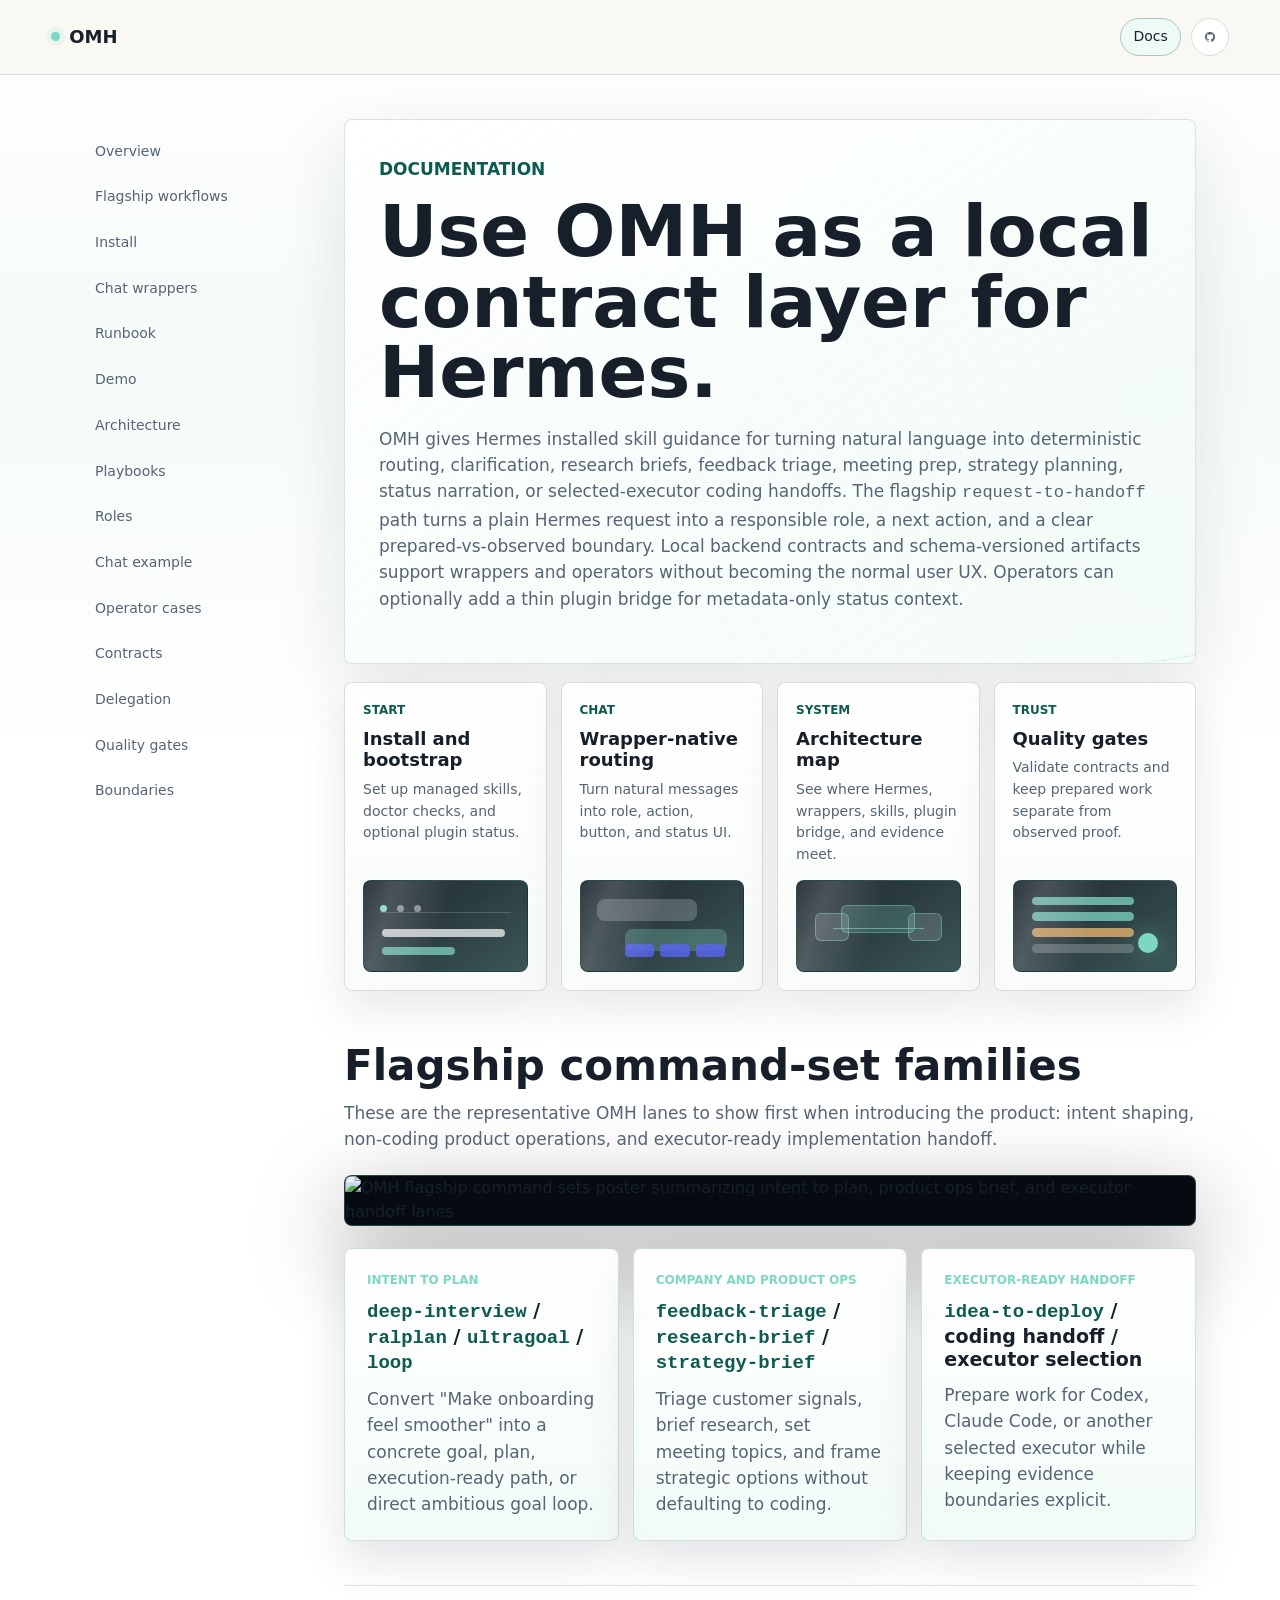
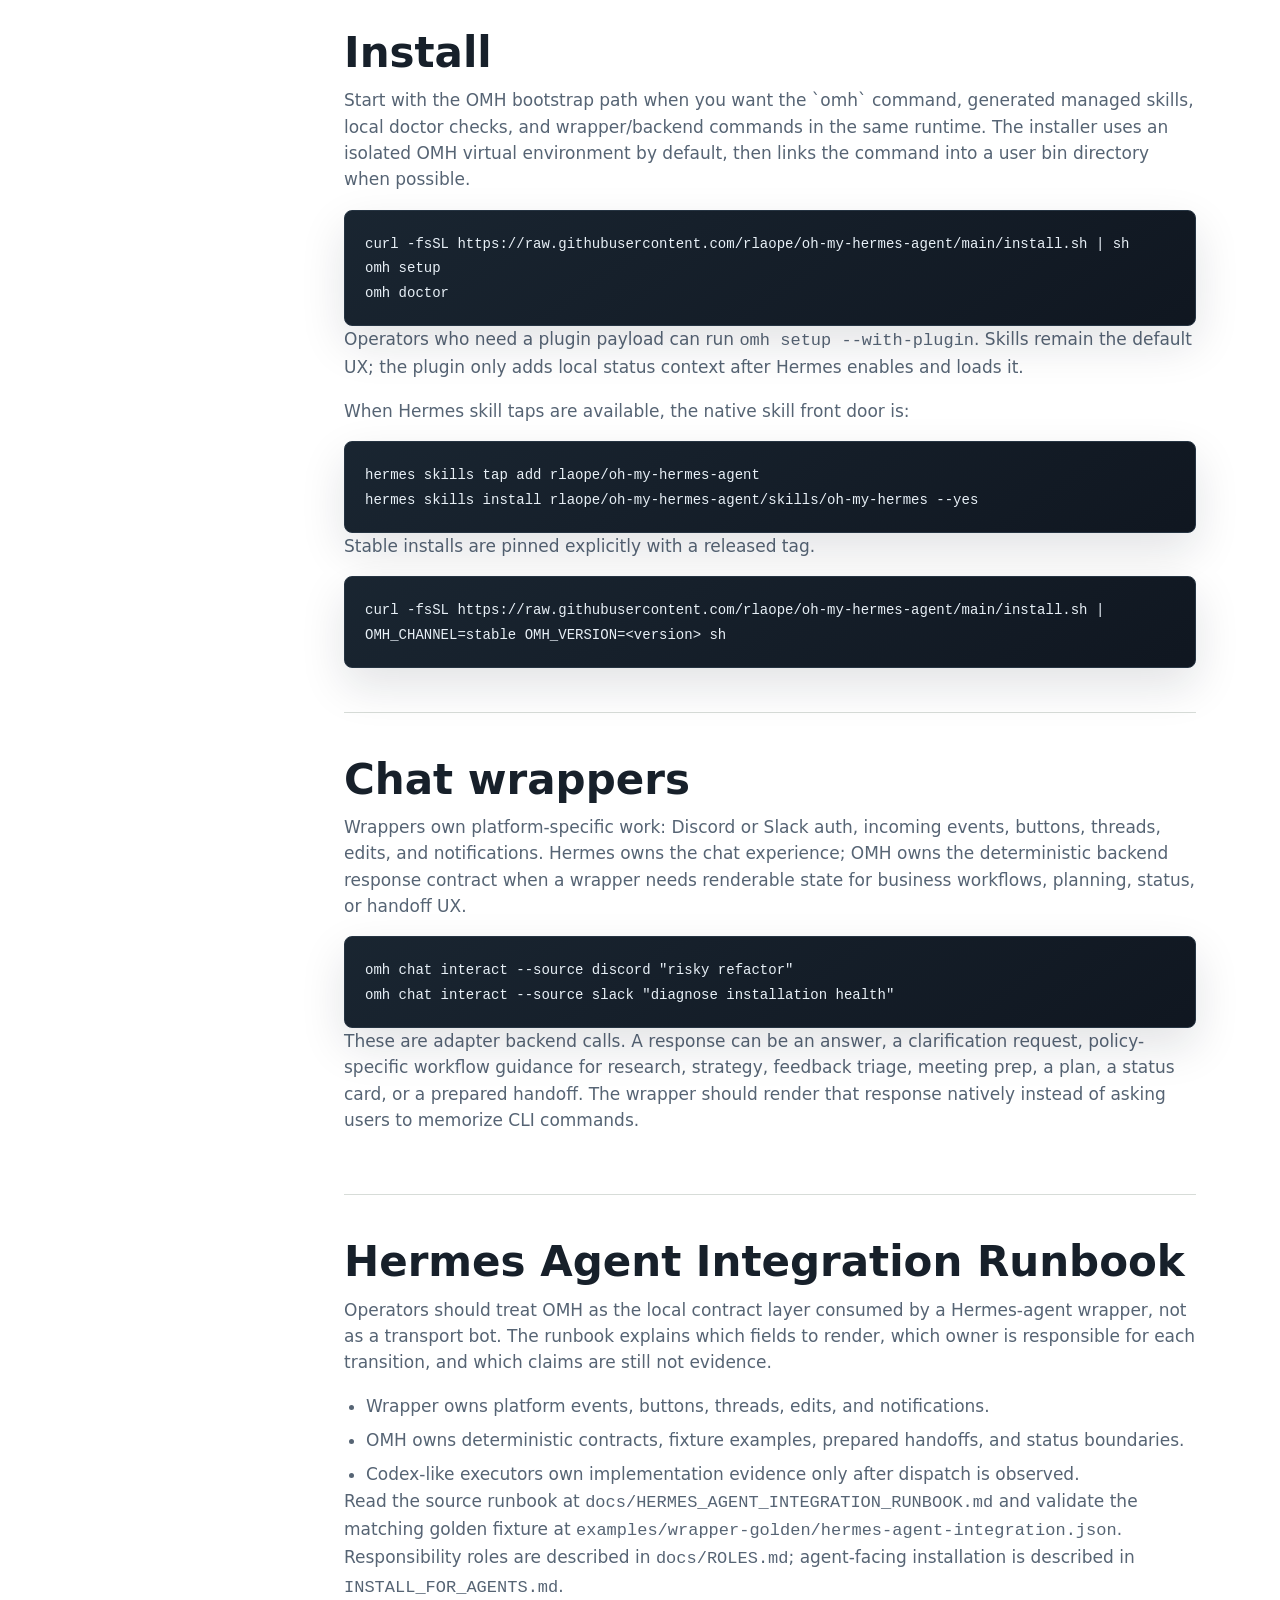
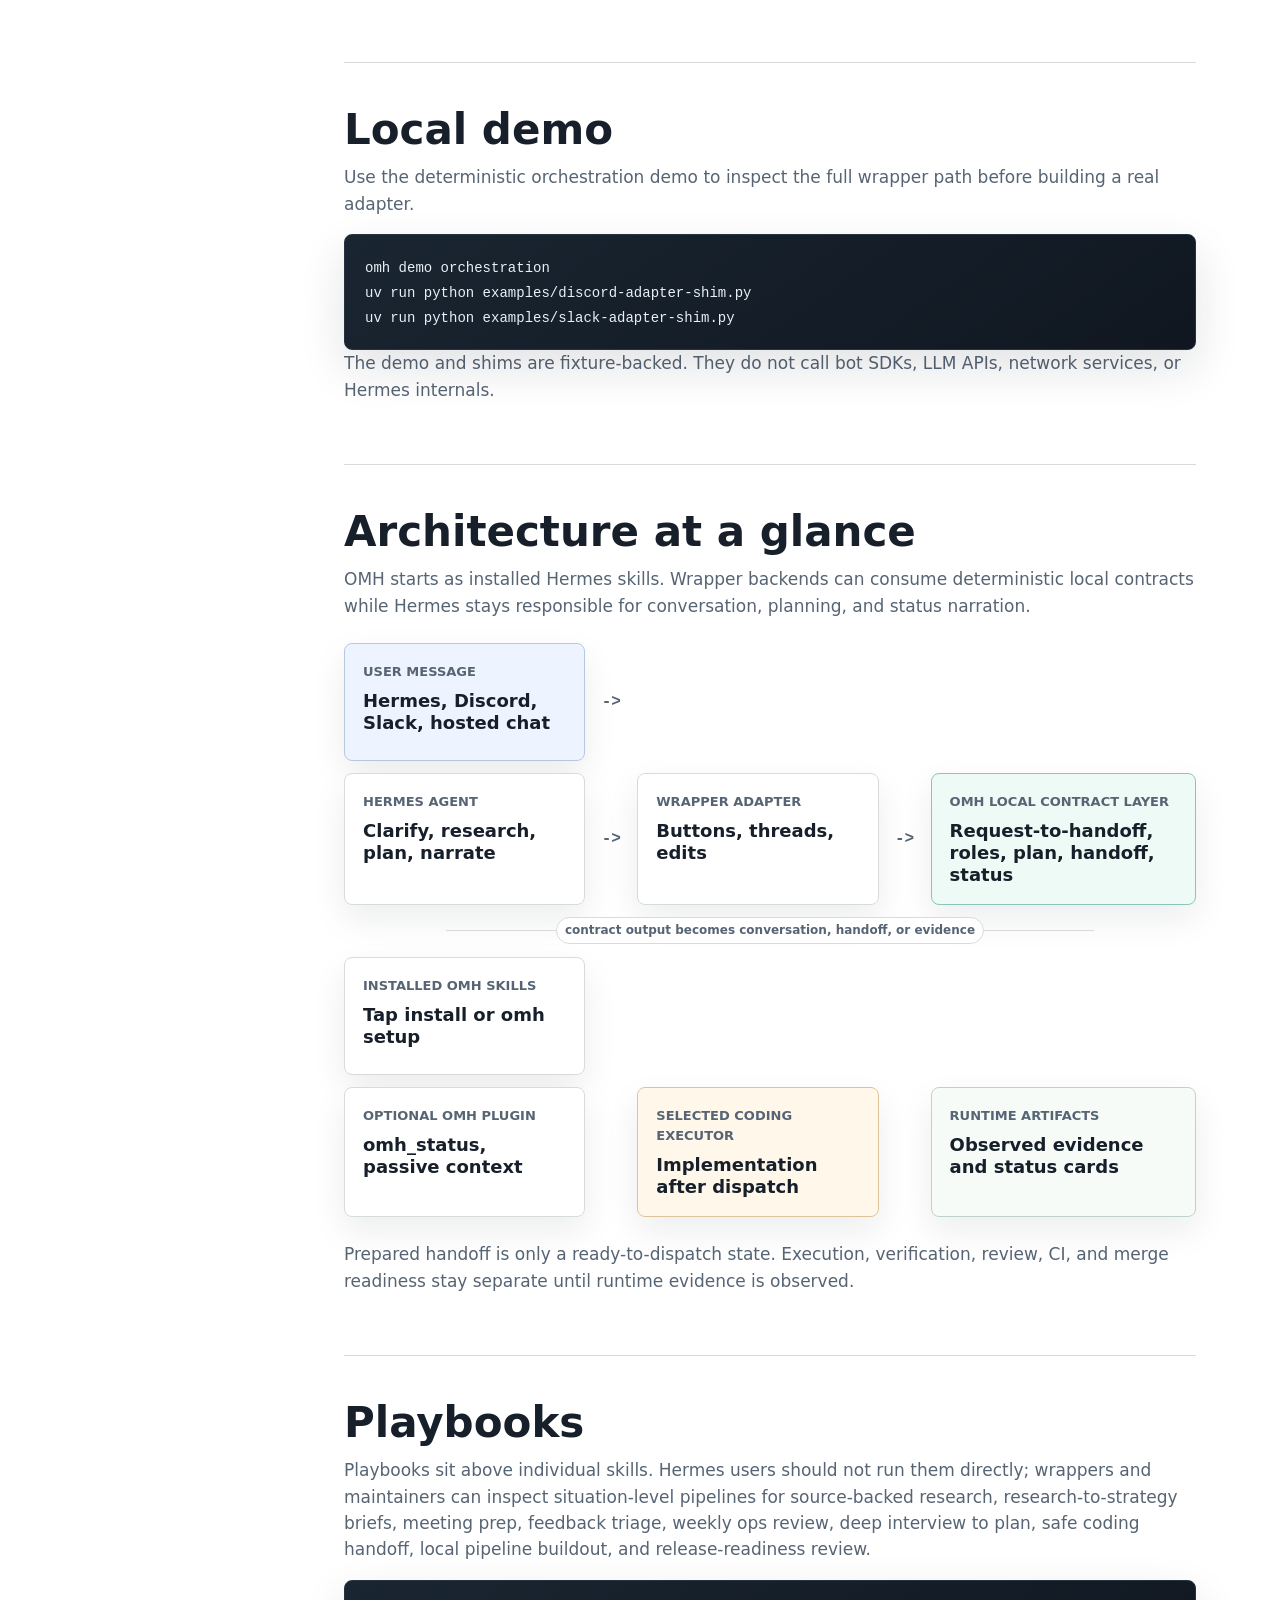
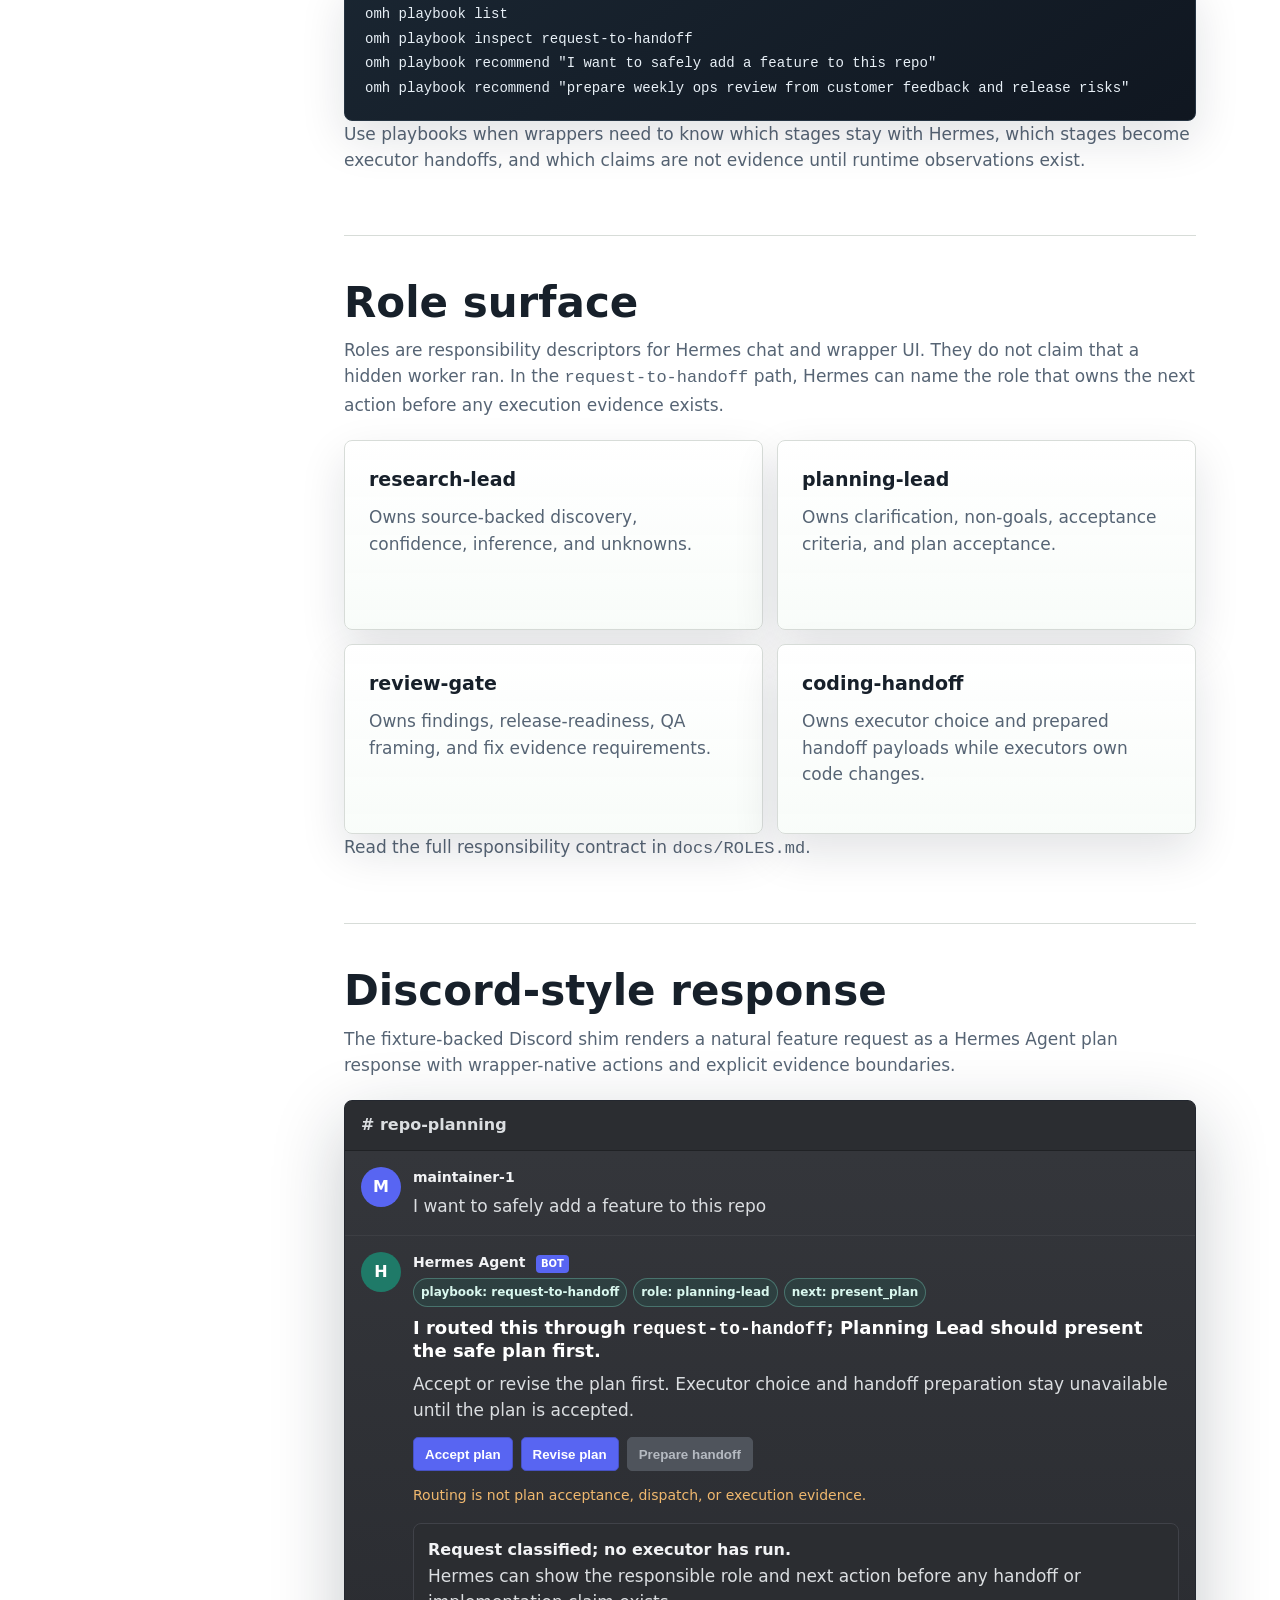
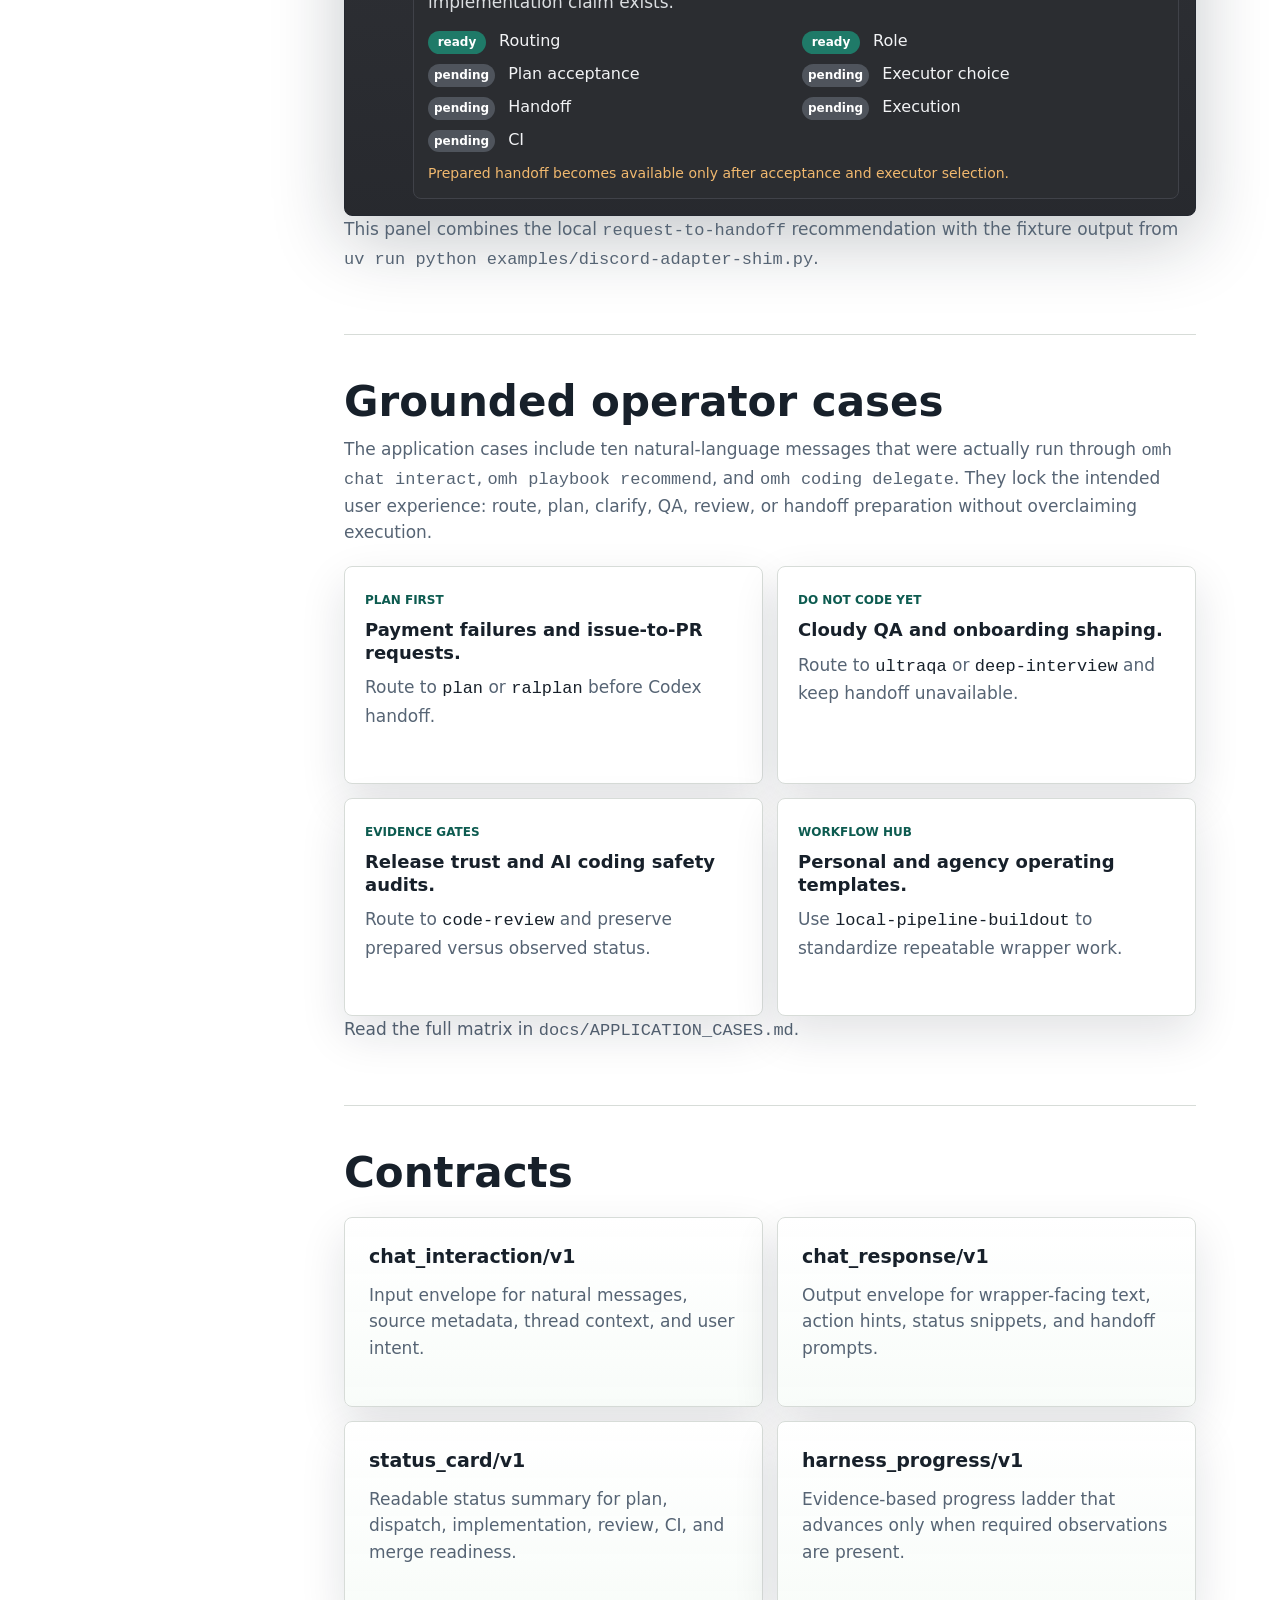
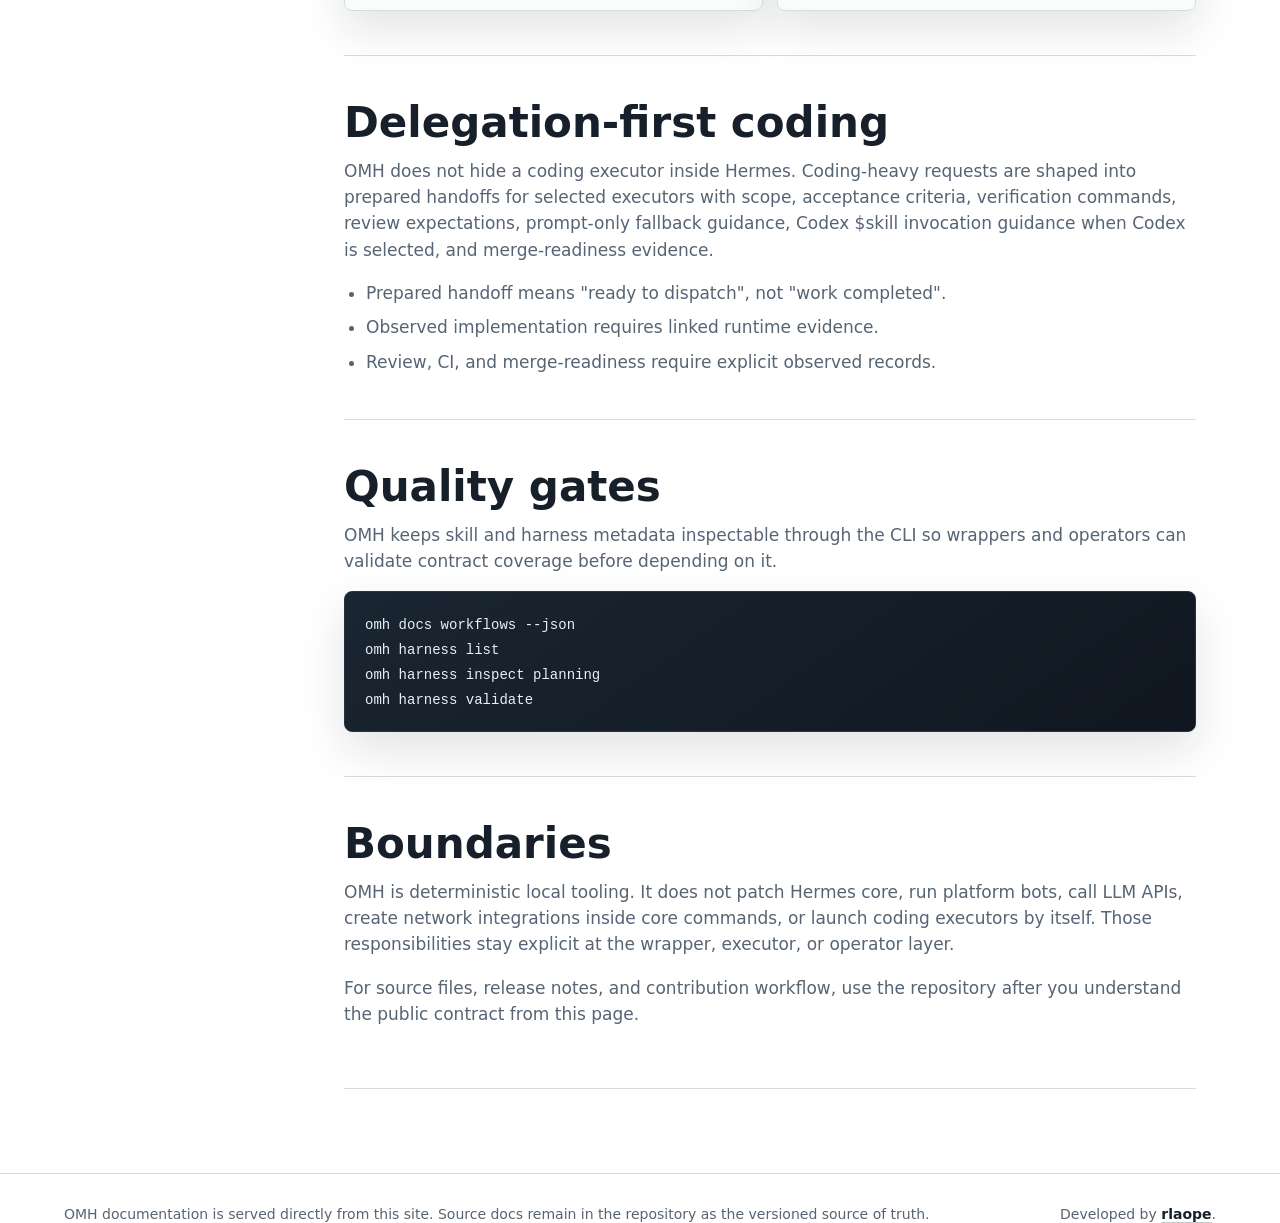
==== site/docs/index.html @ af6ded54 "Add goal loop orchestration skill Constraint: Loop must stay Hermes-retained orchestration with no h" ====
<!doctype html>
<html lang="en">
  <head>
    <meta charset="utf-8">
    <meta name="viewport" content="width=device-width, initial-scale=1">
    <title>OMH Documentation</title>
    <meta
      name="description"
      content="Documentation for OMH installation, chat routing, wrapper contracts, harness evidence, and delegation-first coding handoffs."
    >
    <link rel="stylesheet" href="../styles.css">
  </head>
  <body class="docs-page">
    <header class="topbar topbar--solid" aria-label="Primary">
      <a class="brand brand--link" href="../">OMH</a>
      <nav class="nav" aria-label="Primary navigation">
        <a aria-current="page" href="./">Docs</a>
        <a
          class="nav__icon"
          href="https://github.com/rlaope/oh-my-hermes-agent"
          aria-label="Open OMH repository on GitHub"
          title="GitHub repository"
        >
          <svg viewBox="0 0 24 24" aria-hidden="true">
            <path d="M12 2C6.48 2 2 6.58 2 12.22c0 4.52 2.87 8.35 6.85 9.7.5.09.68-.22.68-.49v-1.73c-2.78.62-3.37-1.37-3.37-1.37-.45-1.18-1.11-1.5-1.11-1.5-.91-.64.07-.63.07-.63 1 .07 1.53 1.06 1.53 1.06.9 1.56 2.35 1.11 2.92.85.09-.66.35-1.11.63-1.37-2.22-.26-4.55-1.14-4.55-5.06 0-1.12.39-2.03 1.03-2.75-.1-.26-.45-1.31.1-2.71 0 0 .84-.28 2.75 1.05A9.37 9.37 0 0 1 12 6.92c.85 0 1.7.12 2.5.35 1.9-1.33 2.74-1.05 2.74-1.05.55 1.4.2 2.45.1 2.71.64.72 1.03 1.63 1.03 2.75 0 3.93-2.34 4.79-4.57 5.05.36.32.68.94.68 1.9v2.8c0 .27.18.58.69.48A10.06 10.06 0 0 0 22 12.22C22 6.58 17.52 2 12 2Z"></path>
          </svg>
        </a>
      </nav>
    </header>

    <main class="docs-shell">
      <aside class="docs-toc" aria-label="Documentation sections">
        <a href="#overview">Overview</a>
        <a href="#flagship">Flagship workflows</a>
        <a href="#install">Install</a>
        <a href="#chat">Chat wrappers</a>
        <a href="#runbook">Runbook</a>
        <a href="#demo">Demo</a>
        <a href="#architecture">Architecture</a>
        <a href="#playbooks">Playbooks</a>
        <a href="#roles">Roles</a>
        <a href="#discord-example">Chat example</a>
        <a href="#operator-cases">Operator cases</a>
        <a href="#contracts">Contracts</a>
        <a href="#delegation">Delegation</a>
        <a href="#quality">Quality gates</a>
        <a href="#boundaries">Boundaries</a>
      </aside>

      <article class="docs-content">
        <header class="docs-hero" id="overview">
          <p class="eyebrow">Documentation</p>
          <h1>Use OMH as a local contract layer for Hermes.</h1>
          <p>
            OMH gives Hermes installed skill guidance for turning natural language into deterministic
            routing, clarification, research briefs, feedback triage, meeting prep,
            strategy planning, status narration, or selected-executor coding handoffs.
            The flagship <code>request-to-handoff</code> path turns a plain
            Hermes request into a responsible role, a next action, and a clear
            prepared-vs-observed boundary.
            Local backend contracts and schema-versioned artifacts support wrappers and operators
            without becoming the normal user UX. Operators can optionally add a thin
            plugin bridge for metadata-only status context.
          </p>
        </header>

        <nav class="docs-quick-grid" aria-label="Featured documentation paths">
          <a class="doc-tile doc-tile--install" href="#install">
            <span class="doc-tile__label">Start</span>
            <strong>Install and bootstrap</strong>
            <span>Set up managed skills, doctor checks, and optional plugin status.</span>
            <span class="doc-tile__visual" aria-hidden="true">
              <span class="mini-window">
                <span></span>
                <span></span>
                <span></span>
              </span>
              <span class="mini-command"></span>
              <span class="mini-command mini-command--short"></span>
            </span>
          </a>
          <a class="doc-tile doc-tile--chat" href="#chat">
            <span class="doc-tile__label">Chat</span>
            <strong>Wrapper-native routing</strong>
            <span>Turn natural messages into role, action, button, and status UI.</span>
            <span class="doc-tile__visual" aria-hidden="true">
              <span class="mini-bubble mini-bubble--user"></span>
              <span class="mini-bubble mini-bubble--bot"></span>
              <span class="mini-actions">
                <i></i>
                <i></i>
                <i></i>
              </span>
            </span>
          </a>
          <a class="doc-tile doc-tile--architecture" href="#architecture">
            <span class="doc-tile__label">System</span>
            <strong>Architecture map</strong>
            <span>See where Hermes, wrappers, skills, plugin bridge, and evidence meet.</span>
            <span class="doc-tile__visual" aria-hidden="true">
              <span class="mini-node"></span>
              <span class="mini-node mini-node--wide"></span>
              <span class="mini-node"></span>
              <span class="mini-link"></span>
            </span>
          </a>
          <a class="doc-tile doc-tile--quality" href="#quality">
            <span class="doc-tile__label">Trust</span>
            <strong>Quality gates</strong>
            <span>Validate contracts and keep prepared work separate from observed proof.</span>
            <span class="doc-tile__visual" aria-hidden="true">
              <span class="mini-ladder">
                <i></i>
                <i></i>
                <i></i>
                <i></i>
              </span>
              <span class="mini-check"></span>
            </span>
          </a>
        </nav>

        <section class="docs-section docs-section--feature" id="flagship">
          <h2>Flagship command-set families</h2>
          <p>
            These are the representative OMH lanes to show first when introducing
            the product: intent shaping, non-coding product operations, and
            executor-ready implementation handoff.
          </p>
          <figure class="poster-frame poster-frame--docs">
            <img
              src="../assets/omh-flagship-workflows-poster.png"
              alt="OMH flagship command sets poster summarizing intent to plan, product ops brief, and executor handoff lanes"
            >
          </figure>
          <div class="docs-feature-grid" aria-label="Flagship OMH workflow families">
            <article class="flagship-item flagship-item--docs">
              <span>Intent to plan</span>
              <h3><code>deep-interview</code> / <code>ralplan</code> / <code>ultragoal</code> / <code>loop</code></h3>
              <p>
                Convert "Make onboarding feel smoother" into a concrete goal,
                plan, execution-ready path, or direct ambitious goal loop.
              </p>
            </article>
            <article class="flagship-item flagship-item--docs">
              <span>Company and product ops</span>
              <h3><code>feedback-triage</code> / <code>research-brief</code> / <code>strategy-brief</code></h3>
              <p>
                Triage customer signals, brief research, set meeting topics, and
                frame strategic options without defaulting to coding.
              </p>
            </article>
            <article class="flagship-item flagship-item--docs">
              <span>Executor-ready handoff</span>
              <h3><code>idea-to-deploy</code> / coding handoff / executor selection</h3>
              <p>
                Prepare work for Codex, Claude Code, or another selected executor
                while keeping evidence boundaries explicit.
              </p>
            </article>
          </div>
        </section>

        <section class="docs-section" id="install">
          <h2>Install</h2>
          <p>
            Start with the OMH bootstrap path when you want the `omh` command,
            generated managed skills, local doctor checks, and wrapper/backend
            commands in the same runtime. The installer uses an isolated OMH
            virtual environment by default, then links the command into a user
            bin directory when possible.
          </p>
          <div class="command" role="region" aria-label="Bootstrap commands" tabindex="0">
            <code>curl -fsSL https://raw.githubusercontent.com/rlaope/oh-my-hermes-agent/main/install.sh | sh
omh setup
omh doctor</code>
          </div>
          <p>
            Operators who need a plugin payload can run
            <code>omh setup --with-plugin</code>. Skills remain the default UX;
            the plugin only adds local status context after Hermes enables and
            loads it.
          </p>
          <p>
            When Hermes skill taps are available, the native skill front door is:
          </p>
          <div class="command" role="region" aria-label="Hermes skill install commands" tabindex="0">
            <code>hermes skills tap add rlaope/oh-my-hermes-agent
hermes skills install rlaope/oh-my-hermes-agent/skills/oh-my-hermes --yes</code>
          </div>
          <p>
            Stable installs are pinned explicitly with a released tag.
          </p>
          <div class="command" role="region" aria-label="Stable install command" tabindex="0">
            <code>curl -fsSL https://raw.githubusercontent.com/rlaope/oh-my-hermes-agent/main/install.sh | OMH_CHANNEL=stable OMH_VERSION=&lt;version&gt; sh</code>
          </div>
        </section>

        <section class="docs-section" id="chat">
          <h2>Chat wrappers</h2>
          <p>
            Wrappers own platform-specific work: Discord or Slack auth, incoming events,
            buttons, threads, edits, and notifications. Hermes owns the chat experience;
            OMH owns the deterministic backend response contract when a wrapper needs
            renderable state for business workflows, planning, status, or handoff UX.
          </p>
          <div class="command" role="region" aria-label="Chat interaction command" tabindex="0">
            <code>omh chat interact --source discord "risky refactor"
omh chat interact --source slack "diagnose installation health"</code>
          </div>
          <p>
            These are adapter backend calls. A response can be an answer, a clarification
            request, policy-specific workflow guidance for research, strategy, feedback
            triage, meeting prep, a plan, a status card, or a prepared handoff. The wrapper should render
            that response natively instead of
            asking users to memorize CLI commands.
          </p>
        </section>

        <section class="docs-section" id="runbook">
          <h2>Hermes Agent Integration Runbook</h2>
          <p>
            Operators should treat OMH as the local contract layer consumed by a
            Hermes-agent wrapper, not as a transport bot. The runbook explains which
            fields to render, which owner is responsible for each transition, and which
            claims are still not evidence.
          </p>
          <ul class="docs-list">
            <li>Wrapper owns platform events, buttons, threads, edits, and notifications.</li>
            <li>OMH owns deterministic contracts, fixture examples, prepared handoffs, and status boundaries.</li>
            <li>Codex-like executors own implementation evidence only after dispatch is observed.</li>
          </ul>
          <p>
            Read the source runbook at
            <code>docs/HERMES_AGENT_INTEGRATION_RUNBOOK.md</code> and validate the matching
            golden fixture at <code>examples/wrapper-golden/hermes-agent-integration.json</code>.
            Responsibility roles are described in <code>docs/ROLES.md</code>;
            agent-facing installation is described in <code>INSTALL_FOR_AGENTS.md</code>.
          </p>
        </section>

        <section class="docs-section" id="demo">
          <h2>Local demo</h2>
          <p>
            Use the deterministic orchestration demo to inspect the full wrapper path before
            building a real adapter.
          </p>
          <div class="command" role="region" aria-label="Demo commands" tabindex="0">
            <code>omh demo orchestration
uv run python examples/discord-adapter-shim.py
uv run python examples/slack-adapter-shim.py</code>
          </div>
          <p>
            The demo and shims are fixture-backed. They do not call bot SDKs, LLM APIs,
            network services, or Hermes internals.
          </p>
        </section>

        <section class="docs-section" id="architecture">
          <h2>Architecture at a glance</h2>
          <p>
            OMH starts as installed Hermes skills. Wrapper backends can consume
            deterministic local contracts while Hermes stays responsible for
            conversation, planning, and status narration.
          </p>
          <div class="architecture-map" aria-label="OMH architecture diagram">
            <div class="arch-node arch-node--source">
              <span>User message</span>
              <strong>Hermes, Discord, Slack, hosted chat</strong>
            </div>
            <div class="arch-arrow" aria-hidden="true">-></div>
            <div class="arch-node arch-node--hermes">
              <span>Hermes Agent</span>
              <strong>Clarify, research, plan, narrate</strong>
            </div>
            <div class="arch-arrow" aria-hidden="true">-></div>
            <div class="arch-node">
              <span>Wrapper adapter</span>
              <strong>Buttons, threads, edits</strong>
            </div>
            <div class="arch-arrow" aria-hidden="true">-></div>
            <div class="arch-node arch-node--core">
              <span>OMH local contract layer</span>
              <strong>Request-to-handoff, roles, plan, handoff, status</strong>
            </div>
            <div class="arch-branch" aria-hidden="true"></div>
            <div class="arch-node arch-node--hermes">
              <span>Installed OMH skills</span>
              <strong>Tap install or omh setup</strong>
            </div>
            <div class="arch-node arch-node--hermes">
              <span>Optional OMH plugin</span>
              <strong>omh_status, passive context</strong>
            </div>
            <div class="arch-node arch-node--executor">
              <span>Selected coding executor</span>
              <strong>Implementation after dispatch</strong>
            </div>
            <div class="arch-node arch-node--runtime">
              <span>Runtime artifacts</span>
              <strong>Observed evidence and status cards</strong>
            </div>
          </div>
          <p>
            Prepared handoff is only a ready-to-dispatch state. Execution,
            verification, review, CI, and merge readiness stay separate until
            runtime evidence is observed.
          </p>
        </section>

        <section class="docs-section" id="playbooks">
          <h2>Playbooks</h2>
          <p>
            Playbooks sit above individual skills. Hermes users should not run them directly;
            wrappers and maintainers can inspect situation-level
            pipelines for source-backed research, research-to-strategy briefs,
            meeting prep, feedback triage, weekly ops review, deep interview to plan,
            safe coding handoff, local pipeline buildout, and release-readiness review.
          </p>
          <div class="command" role="region" aria-label="Playbook commands" tabindex="0">
            <code>omh playbook list
omh playbook inspect request-to-handoff
omh playbook recommend "I want to safely add a feature to this repo"
omh playbook recommend "prepare weekly ops review from customer feedback and release risks"</code>
          </div>
          <p>
            Use playbooks when wrappers need to know which stages stay with
            Hermes, which stages become executor handoffs, and which claims are
            not evidence until runtime observations exist.
          </p>
        </section>

        <section class="docs-section" id="roles">
          <h2>Role surface</h2>
          <p>
            Roles are responsibility descriptors for Hermes chat and wrapper UI.
            They do not claim that a hidden worker ran. In the
            <code>request-to-handoff</code> path, Hermes can name the role that
            owns the next action before any execution evidence exists.
          </p>
          <div class="docs-grid">
            <article class="card">
              <h3>research-lead</h3>
              <p>Owns source-backed discovery, confidence, inference, and unknowns.</p>
            </article>
            <article class="card">
              <h3>planning-lead</h3>
              <p>Owns clarification, non-goals, acceptance criteria, and plan acceptance.</p>
            </article>
            <article class="card">
              <h3>review-gate</h3>
              <p>Owns findings, release-readiness, QA framing, and fix evidence requirements.</p>
            </article>
            <article class="card">
              <h3>coding-handoff</h3>
              <p>Owns executor choice and prepared handoff payloads while executors own code changes.</p>
            </article>
          </div>
          <p>
            Read the full responsibility contract in <code>docs/ROLES.md</code>.
          </p>
        </section>

        <section class="docs-section" id="discord-example">
          <h2>Discord-style response</h2>
          <p>
            The fixture-backed Discord shim renders a natural feature request as a Hermes Agent
            plan response with wrapper-native actions and explicit evidence boundaries.
          </p>
          <div class="discord-frame" aria-label="Discord-style Hermes Agent example">
            <div class="discord-channel"># repo-planning</div>
            <div class="discord-message">
              <div class="avatar avatar--user">M</div>
              <div class="message-body">
                <div class="message-meta"><strong>maintainer-1</strong></div>
                <p>I want to safely add a feature to this repo</p>
              </div>
            </div>
            <div class="discord-message">
              <div class="avatar avatar--bot">H</div>
              <div class="message-body bot-response">
                <div class="message-meta"><strong>Hermes Agent</strong> <span>BOT</span></div>
                <div class="route-lens" aria-label="Routing summary">
                  <span>playbook: request-to-handoff</span>
                  <span>role: planning-lead</span>
                  <span>next: present_plan</span>
                </div>
                <h3>I routed this through <code>request-to-handoff</code>; Planning Lead should present the safe plan first.</h3>
                <p>
                  Accept or revise the plan first. Executor choice and handoff preparation
                  stay unavailable until the plan is accepted.
                </p>
                <div class="button-row" aria-label="Wrapper actions">
                  <button type="button">Accept plan</button>
                  <button type="button">Revise plan</button>
                  <button type="button" disabled>Prepare handoff</button>
                </div>
                <p class="claim-boundary">Routing is not plan acceptance, dispatch, or execution evidence.</p>
              </div>
            </div>
            <div class="status-preview">
              <div>
                <strong>Request classified; no executor has run.</strong>
                <p>Hermes can show the responsible role and next action before any handoff or implementation claim exists.</p>
              </div>
              <ol>
                <li><span class="state state--ready">ready</span> Routing</li>
                <li><span class="state state--ready">ready</span> Role</li>
                <li><span class="state">pending</span> Plan acceptance</li>
                <li><span class="state">pending</span> Executor choice</li>
                <li><span class="state">pending</span> Handoff</li>
                <li><span class="state">pending</span> Execution</li>
                <li><span class="state">pending</span> CI</li>
              </ol>
              <p class="claim-boundary">Prepared handoff becomes available only after acceptance and executor selection.</p>
            </div>
          </div>
          <p>
            This panel combines the local <code>request-to-handoff</code>
            recommendation with the fixture output from
            <code>uv run python examples/discord-adapter-shim.py</code>.
          </p>
        </section>

        <section class="docs-section" id="operator-cases">
          <h2>Grounded operator cases</h2>
          <p>
            The application cases include ten natural-language messages that were
            actually run through <code>omh chat interact</code>,
            <code>omh playbook recommend</code>, and
            <code>omh coding delegate</code>. They lock the intended user
            experience: route, plan, clarify, QA, review, or handoff preparation
            without overclaiming execution.
          </p>
          <div class="case-grid case-grid--docs" aria-label="Grounded operator case summary">
            <article class="case-card">
              <span>Plan first</span>
              <h3>Payment failures and issue-to-PR requests.</h3>
              <p>Route to <code>plan</code> or <code>ralplan</code> before Codex handoff.</p>
            </article>
            <article class="case-card">
              <span>Do not code yet</span>
              <h3>Cloudy QA and onboarding shaping.</h3>
              <p>Route to <code>ultraqa</code> or <code>deep-interview</code> and keep handoff unavailable.</p>
            </article>
            <article class="case-card">
              <span>Evidence gates</span>
              <h3>Release trust and AI coding safety audits.</h3>
              <p>Route to <code>code-review</code> and preserve prepared versus observed status.</p>
            </article>
            <article class="case-card">
              <span>Workflow hub</span>
              <h3>Personal and agency operating templates.</h3>
              <p>Use <code>local-pipeline-buildout</code> to standardize repeatable wrapper work.</p>
            </article>
          </div>
          <p>
            Read the full matrix in <code>docs/APPLICATION_CASES.md</code>.
          </p>
        </section>

        <section class="docs-section" id="contracts">
          <h2>Contracts</h2>
          <div class="docs-grid">
            <article class="card">
              <h3>chat_interaction/v1</h3>
              <p>Input envelope for natural messages, source metadata, thread context, and user intent.</p>
            </article>
            <article class="card">
              <h3>chat_response/v1</h3>
              <p>Output envelope for wrapper-facing text, action hints, status snippets, and handoff prompts.</p>
            </article>
            <article class="card">
              <h3>status_card/v1</h3>
              <p>Readable status summary for plan, dispatch, implementation, review, CI, and merge readiness.</p>
            </article>
            <article class="card">
              <h3>harness_progress/v1</h3>
              <p>Evidence-based progress ladder that advances only when required observations are present.</p>
            </article>
          </div>
        </section>

        <section class="docs-section" id="delegation">
          <h2>Delegation-first coding</h2>
          <p>
            OMH does not hide a coding executor inside Hermes. Coding-heavy requests are shaped
            into prepared handoffs for selected executors with scope, acceptance criteria,
            verification commands, review expectations, prompt-only fallback guidance, Codex
            $skill invocation guidance when Codex is selected, and merge-readiness evidence.
          </p>
          <ul class="docs-list">
            <li>Prepared handoff means "ready to dispatch", not "work completed".</li>
            <li>Observed implementation requires linked runtime evidence.</li>
            <li>Review, CI, and merge-readiness require explicit observed records.</li>
          </ul>
        </section>

        <section class="docs-section" id="quality">
          <h2>Quality gates</h2>
          <p>
            OMH keeps skill and harness metadata inspectable through the CLI so wrappers and
            operators can validate contract coverage before depending on it.
          </p>
          <div class="command" role="region" aria-label="Quality commands" tabindex="0">
            <code>omh docs workflows --json
omh harness list
omh harness inspect planning
omh harness validate</code>
          </div>
        </section>

        <section class="docs-section" id="boundaries">
          <h2>Boundaries</h2>
          <p>
            OMH is deterministic local tooling. It does not patch Hermes core, run platform
            bots, call LLM APIs, create network integrations inside core commands, or launch
            coding executors by itself. Those responsibilities stay explicit at the wrapper, executor, or
            operator layer.
          </p>
          <p>
            For source files, release notes, and contribution workflow, use the repository after
            you understand the public contract from this page.
          </p>
        </section>
      </article>
    </main>

    <footer class="footer">
      <span>
        OMH documentation is served directly from this site. Source docs remain in the repository
        as the versioned source of truth.
      </span>
      <span>
        Developed by <a href="https://github.com/rlaope">rlaope</a>.
      </span>
    </footer>
  </body>
</html>
---- site/styles.css ----
:root {
  color-scheme: light;
  --ink: #17202a;
  --muted: #566474;
  --paper: #f7f7f2;
  --surface: #ffffff;
  --line: #d7dcd8;
  --accent: #197466;
  --accent-strong: #0d5b50;
  --gold: #b36b16;
  --blue: #315d8c;
  --night: #0f1822;
  --shadow: 0 18px 46px rgba(16, 28, 40, 0.12);
  --shadow-strong: 0 30px 90px rgba(8, 18, 28, 0.3);
  --glass-line: rgba(255, 255, 255, 0.28);
  --green-glow: rgba(126, 215, 194, 0.36);
}

* {
  box-sizing: border-box;
}

html {
  scroll-behavior: smooth;
}

body {
  margin: 0;
  background:
    linear-gradient(180deg, rgba(238, 250, 245, 0.7), transparent 420px),
    var(--paper);
  color: var(--ink);
  font-family:
    Inter,
    ui-sans-serif,
    system-ui,
    -apple-system,
    BlinkMacSystemFont,
    "Segoe UI",
    sans-serif;
  line-height: 1.55;
}

a {
  color: inherit;
}

.topbar {
  position: fixed;
  inset: 0 0 auto 0;
  z-index: 10;
  display: flex;
  align-items: center;
  justify-content: space-between;
  gap: 24px;
  padding: 18px clamp(20px, 4vw, 58px);
  color: #ffffff;
}

.topbar,
.nav a,
.button,
.card,
.case-card,
.flagship-item,
.playbook-row,
.lifecycle-step,
.role-card,
.evidence-row,
.arch-node,
.command {
  transform-style: preserve-3d;
}

.brand {
  display: inline-flex;
  align-items: center;
  gap: 9px;
  font-weight: 800;
  font-size: 18px;
}

.brand::before {
  content: "";
  width: 9px;
  height: 9px;
  border-radius: 50%;
  background: #7ed7c2;
  box-shadow: 0 0 0 5px rgba(126, 215, 194, 0.14);
}

.brand--link {
  text-decoration: none;
}

.nav {
  display: flex;
  flex-wrap: wrap;
  gap: 10px;
  color: rgba(255, 255, 255, 0.9);
  font-size: 14px;
}

.nav a {
  min-height: 36px;
  display: inline-flex;
  align-items: center;
  justify-content: center;
  padding: 7px 12px;
  border: 1px solid rgba(255, 255, 255, 0.2);
  border-radius: 999px;
  background: rgba(255, 255, 255, 0.08);
  backdrop-filter: blur(10px);
  text-decoration: none;
  transition:
    background 160ms ease,
    border-color 160ms ease,
    transform 160ms ease,
    box-shadow 160ms ease;
}

.nav a:hover {
  transform: translateY(-1px);
  color: #ffffff;
  border-color: rgba(255, 255, 255, 0.42);
  background: rgba(255, 255, 255, 0.15);
  box-shadow: 0 12px 28px rgba(0, 0, 0, 0.18);
}

.nav__icon {
  width: 38px;
  padding: 0;
}

.nav__icon svg {
  width: 18px;
  height: 18px;
  fill: currentColor;
}

.nav a:active {
  transform: translateY(1px);
}

.topbar--solid {
  position: sticky;
  color: var(--ink);
  background: rgba(250, 248, 243, 0.96);
  border-bottom: 1px solid var(--line);
  backdrop-filter: blur(12px);
}

.topbar--solid .nav {
  color: var(--muted);
}

.topbar--solid .nav a {
  border-color: var(--line);
  background: #ffffff;
}

.topbar--solid .nav a:hover,
.topbar--solid .nav a[aria-current="page"] {
  border-color: #adc5bc;
  background: #eefaf5;
  color: var(--ink);
}

.hero {
  position: relative;
  min-height: 92vh;
  display: grid;
  grid-template-columns: minmax(0, 0.95fr) minmax(320px, 0.78fr);
  gap: clamp(28px, 5vw, 78px);
  align-items: center;
  overflow: hidden;
  padding: 112px clamp(20px, 5vw, 74px) 7vh;
  color: #ffffff;
  perspective: 1400px;
  background:
    linear-gradient(90deg, rgba(12, 23, 32, 0.96), rgba(13, 31, 38, 0.78) 46%, rgba(18, 32, 38, 0.36)),
    url("assets/hermes-agent-hero.png") center right / cover no-repeat;
}

.hero::before,
.hero::after {
  content: "";
  position: absolute;
  pointer-events: none;
}

.hero::before {
  inset: 0;
  background:
    linear-gradient(115deg, rgba(126, 215, 194, 0.16), transparent 26%),
    repeating-linear-gradient(
      90deg,
      rgba(255, 255, 255, 0.035) 0 1px,
      transparent 1px 96px
    );
  mix-blend-mode: screen;
  opacity: 0.9;
  animation: heroSheen 14s ease-in-out infinite alternate;
}

.hero::after {
  width: 46vw;
  height: 54vh;
  right: -14vw;
  bottom: -12vh;
  border: 1px solid rgba(126, 215, 194, 0.24);
  background:
    linear-gradient(135deg, rgba(255, 255, 255, 0.08), rgba(126, 215, 194, 0.05)),
    linear-gradient(180deg, rgba(11, 35, 38, 0.52), rgba(11, 18, 28, 0));
  transform: rotate(-9deg) skewX(-12deg);
  opacity: 0.74;
}

.hero__content {
  position: relative;
  z-index: 1;
  max-width: 820px;
}

.hero-stage {
  position: relative;
  z-index: 1;
  min-height: 560px;
  transform-style: preserve-3d;
}

.stage-grid {
  position: absolute;
  inset: 18% -4% 2% 6%;
  border: 1px solid rgba(126, 215, 194, 0.18);
  background:
    linear-gradient(rgba(126, 215, 194, 0.18) 1px, transparent 1px),
    linear-gradient(90deg, rgba(126, 215, 194, 0.16) 1px, transparent 1px);
  background-size: 32px 32px;
  opacity: 0.38;
  transform: rotateX(64deg) rotateZ(-8deg) translateY(82px);
  transform-origin: center bottom;
  animation: gridBreathe 7s ease-in-out infinite;
}

.workflow-console {
  position: absolute;
  inset: 8% 2% auto auto;
  width: min(100%, 470px);
  min-height: 420px;
  overflow: hidden;
  border: 1px solid var(--glass-line);
  border-radius: 8px;
  background:
    linear-gradient(145deg, rgba(255, 255, 255, 0.18), rgba(255, 255, 255, 0.05)),
    rgba(11, 24, 34, 0.68);
  box-shadow:
    var(--shadow-strong),
    inset 0 1px 0 rgba(255, 255, 255, 0.18);
  backdrop-filter: blur(18px) saturate(130%);
  transform: rotateY(-14deg) rotateX(7deg) translateZ(28px);
  animation: floatPanel 6.5s ease-in-out infinite;
}

.workflow-console::after {
  content: "";
  position: absolute;
  inset: -40% 55% -40% -28%;
  background: linear-gradient(90deg, transparent, rgba(255, 255, 255, 0.2), transparent);
  transform: rotate(18deg);
  animation: glassSweep 5.8s ease-in-out infinite;
}

.console-top {
  position: relative;
  z-index: 1;
  display: flex;
  align-items: center;
  gap: 8px;
  min-height: 46px;
  padding: 0 16px;
  border-bottom: 1px solid rgba(255, 255, 255, 0.15);
  background: rgba(255, 255, 255, 0.08);
}

.console-top span {
  width: 9px;
  height: 9px;
  border-radius: 50%;
  background: rgba(255, 255, 255, 0.42);
}

.console-top span:first-child {
  background: #7ed7c2;
  box-shadow: 0 0 18px var(--green-glow);
}

.console-top strong {
  margin-left: auto;
  color: rgba(255, 255, 255, 0.76);
  font-size: 12px;
  letter-spacing: 0;
  text-transform: uppercase;
}

.console-screen {
  position: relative;
  z-index: 1;
  display: grid;
  gap: 14px;
  padding: 18px;
}

.scan-line {
  position: absolute;
  left: 0;
  right: 0;
  top: 18px;
  height: 1px;
  background: linear-gradient(90deg, transparent, rgba(126, 215, 194, 0.82), transparent);
  animation: scanLine 3.8s linear infinite;
}

.console-route {
  padding: 14px;
  border: 1px solid rgba(255, 255, 255, 0.14);
  border-radius: 8px;
  background: rgba(255, 255, 255, 0.08);
  box-shadow: inset 0 1px 0 rgba(255, 255, 255, 0.1);
}

.console-route--active {
  border-color: rgba(126, 215, 194, 0.54);
  background: rgba(25, 116, 102, 0.2);
}

.console-route span,
.console-footer span,
.status-deck span {
  display: block;
  color: rgba(255, 255, 255, 0.58);
  font-size: 11px;
  font-weight: 900;
  letter-spacing: 0;
  text-transform: uppercase;
}

.console-route strong {
  display: block;
  margin-top: 4px;
  color: #ffffff;
  font-size: 18px;
  line-height: 1.2;
}

.console-flow {
  display: grid;
  grid-template-columns: repeat(4, minmax(0, 1fr));
  gap: 8px;
}

.console-flow span {
  min-height: 38px;
  display: grid;
  place-items: center;
  border: 1px solid rgba(126, 215, 194, 0.22);
  border-radius: 6px;
  background: rgba(7, 20, 29, 0.42);
  color: rgba(255, 255, 255, 0.78);
  font-size: 12px;
  font-weight: 800;
}

.console-footer {
  position: relative;
  z-index: 1;
  display: grid;
  grid-template-columns: auto 1fr auto;
  gap: 12px;
  align-items: center;
  padding: 14px 18px 18px;
}

.flow-track {
  height: 6px;
  overflow: hidden;
  border-radius: 999px;
  background: rgba(255, 255, 255, 0.12);
}

.flow-track i {
  display: block;
  width: 48%;
  height: 100%;
  border-radius: inherit;
  background: linear-gradient(90deg, #7ed7c2, #f0b86e);
  animation: railProgress 3.6s ease-in-out infinite;
}

.status-deck {
  position: absolute;
  top: calc(8% + 438px);
  right: 2%;
  z-index: 2;
  display: grid;
  grid-template-columns: repeat(3, minmax(0, 1fr));
  gap: 10px;
  width: min(100%, 470px);
  transform: rotateY(-10deg) rotateX(2deg) translateZ(34px);
}

.status-deck div {
  padding: 13px 15px;
  border: 1px solid rgba(255, 255, 255, 0.22);
  border-radius: 8px;
  background: rgba(255, 255, 255, 0.13);
  box-shadow: 0 18px 46px rgba(0, 0, 0, 0.22);
  backdrop-filter: blur(16px);
  animation: cardLift 4.8s ease-in-out infinite;
}

.status-deck div:nth-child(2) {
  animation-delay: 220ms;
}

.status-deck div:nth-child(3) {
  animation-delay: 440ms;
}

.status-deck strong {
  display: block;
  margin-top: 2px;
  color: #ffffff;
  font-size: 14px;
}

.eyebrow {
  margin: 0 0 14px;
  color: rgba(255, 255, 255, 0.78);
  font-size: 14px;
  font-weight: 700;
  text-transform: uppercase;
  letter-spacing: 0;
}

h1,
h2,
h3,
p {
  margin-top: 0;
}

h1 {
  margin-bottom: 20px;
  font-size: clamp(64px, 12vw, 138px);
  line-height: 0.92;
  letter-spacing: 0;
}

.lead {
  max-width: 680px;
  margin-bottom: 24px;
  color: rgba(255, 255, 255, 0.9);
  font-size: clamp(19px, 2vw, 25px);
}

.hero-command,
.hero-prompt {
  max-width: min(100%, 760px);
  margin-bottom: 14px;
  overflow-x: auto;
  padding: 18px 20px;
  border: 1px solid rgba(255, 255, 255, 0.28);
  border-radius: 8px;
  background:
    linear-gradient(180deg, rgba(13, 22, 31, 0.82), rgba(10, 16, 24, 0.74));
  box-shadow: 0 20px 54px rgba(0, 0, 0, 0.24);
  backdrop-filter: blur(18px);
  transition:
    border-color 160ms ease,
    box-shadow 160ms ease,
    transform 160ms ease;
}

.hero-command:hover,
.hero-prompt:hover,
.hero-command:focus,
.hero-prompt:focus {
  transform: translateY(-2px);
  border-color: rgba(126, 215, 194, 0.48);
  box-shadow: 0 26px 64px rgba(0, 0, 0, 0.3);
}

.hero-prompt {
  padding: 14px 18px;
  border-color: rgba(126, 215, 194, 0.34);
  background: rgba(13, 49, 47, 0.58);
  box-shadow: none;
}

.hero-command span,
.hero-prompt span {
  display: block;
  margin-bottom: 8px;
  color: rgba(255, 255, 255, 0.72);
  font-size: 12px;
  font-weight: 800;
  text-transform: uppercase;
  letter-spacing: 0;
}

.hero-command code,
.hero-prompt code {
  font-family:
    "SFMono-Regular",
    Consolas,
    "Liberation Mono",
    monospace;
  color: #f5fbff;
  font-size: 15px;
  white-space: pre-wrap;
  overflow-wrap: anywhere;
}

.hero-prompt code {
  white-space: normal;
}

.hero-proof {
  display: flex;
  flex-wrap: wrap;
  gap: 8px;
  margin-bottom: 20px;
}

.hero-proof span {
  padding: 7px 10px;
  border: 1px solid rgba(255, 255, 255, 0.22);
  border-radius: 999px;
  background: rgba(255, 255, 255, 0.09);
  color: rgba(255, 255, 255, 0.82);
  font-size: 13px;
  font-weight: 800;
  backdrop-filter: blur(12px);
}

.actions {
  display: flex;
  flex-wrap: wrap;
  gap: 12px;
}

.button {
  min-height: 44px;
  display: inline-flex;
  align-items: center;
  justify-content: center;
  padding: 10px 16px;
  border: 1px solid rgba(255, 255, 255, 0.34);
  border-radius: 6px;
  background: rgba(255, 255, 255, 0.11);
  color: #ffffff;
  text-decoration: none;
  font-weight: 700;
  transition:
    background 140ms ease,
    border-color 140ms ease,
    transform 140ms ease;
}

.button:hover {
  transform: translateY(-1px);
  border-color: rgba(255, 255, 255, 0.56);
  background: rgba(255, 255, 255, 0.18);
}

.button:active {
  transform: translateY(1px) scale(0.99);
}

.button:focus-visible,
.nav a:focus-visible,
.hero-command:focus-visible,
.hero-prompt:focus-visible,
.command:focus-visible,
.doc-tile:focus-visible {
  outline: 3px solid rgba(126, 215, 194, 0.62);
  outline-offset: 3px;
}

.button--primary {
  border-color: #ffffff;
  background: #ffffff;
  color: #17202a;
}

.button--primary:hover {
  border-color: #ffffff;
  background: #eefaf5;
  color: #0d342f;
}

.section {
  padding: 78px clamp(20px, 5vw, 74px);
}

.section--usage {
  background:
    linear-gradient(180deg, #ffffff 0, #f4f8f7 100%);
}

.section--light {
  background:
    linear-gradient(180deg, #ffffff, #f9fbf8);
}

.section__header {
  max-width: 820px;
  margin-bottom: 34px;
}

.section h2 {
  margin-bottom: 12px;
  font-size: clamp(30px, 4vw, 48px);
  line-height: 1.08;
  letter-spacing: 0;
}

.section__header p {
  color: var(--muted);
  font-size: 18px;
}

.grid {
  display: grid;
  grid-template-columns: repeat(3, minmax(0, 1fr));
  gap: 16px;
}

.card {
  min-height: 190px;
  padding: 24px;
  border: 1px solid var(--line);
  border-radius: 8px;
  background:
    linear-gradient(180deg, rgba(255, 255, 255, 0.96), rgba(248, 252, 249, 0.94));
  box-shadow: var(--shadow);
  transition:
    border-color 180ms ease,
    box-shadow 180ms ease,
    transform 180ms ease;
}

.card:hover {
  transform: translateY(-4px) rotateX(1deg);
  border-color: rgba(25, 116, 102, 0.28);
  box-shadow: 0 24px 60px rgba(16, 28, 40, 0.17);
}

.card h3 {
  margin-bottom: 10px;
  font-size: 19px;
  letter-spacing: 0;
}

.card p,
.card li {
  color: var(--muted);
}

.card ul {
  margin: 0;
  padding-left: 20px;
}

.band {
  display: grid;
  grid-template-columns: 1.05fr 0.95fr;
  gap: 36px;
  align-items: start;
}

.command {
  overflow-x: auto;
  padding: 20px;
  border: 1px solid #263442;
  border-radius: 8px;
  background:
    linear-gradient(145deg, rgba(21, 33, 45, 0.98), rgba(11, 18, 28, 0.98));
  color: #e8f0f7;
  box-shadow: var(--shadow);
  transition:
    border-color 160ms ease,
    box-shadow 160ms ease,
    transform 160ms ease;
}

.command:hover,
.command:focus {
  transform: translateY(-2px);
  border-color: rgba(126, 215, 194, 0.42);
  box-shadow: 0 24px 62px rgba(16, 28, 40, 0.2);
}

.command code {
  font-family:
    "SFMono-Regular",
    Consolas,
    "Liberation Mono",
    monospace;
  font-size: 14px;
  white-space: pre-wrap;
  overflow-wrap: anywhere;
}

.command--inline {
  margin-top: 22px;
}

.usage-story {
  max-width: 920px;
}

.usage-story .eyebrow {
  color: var(--accent-strong);
}

.usage-story blockquote {
  margin: 0 0 22px;
  padding: 0 0 0 20px;
  border-left: 4px solid var(--gold);
  color: var(--night);
  font-size: clamp(28px, 4vw, 48px);
  font-weight: 850;
  line-height: 1.08;
}

.usage-story p {
  max-width: 820px;
  color: var(--muted);
  font-size: 17px;
}

.usage-story p:last-child {
  margin-bottom: 0;
}

.usage-story code {
  color: var(--accent-strong);
  font-weight: 700;
}

.steps {
  display: grid;
  gap: 12px;
}

.step {
  display: grid;
  grid-template-columns: 36px 1fr;
  gap: 14px;
  align-items: start;
}

.step__num {
  width: 36px;
  height: 36px;
  display: grid;
  place-items: center;
  border-radius: 50%;
  background: var(--accent);
  color: #ffffff;
  font-weight: 800;
}

.step h3 {
  margin-bottom: 4px;
  font-size: 18px;
}

.step p {
  color: var(--muted);
}

.pillrow {
  display: flex;
  flex-wrap: wrap;
  gap: 8px;
}

.pill {
  padding: 6px 10px;
  border: 1px solid var(--line);
  border-radius: 999px;
  background: #fffaf0;
  color: #4b5563;
  font-size: 13px;
  font-weight: 700;
}

.section--poster {
  background:
    radial-gradient(circle at 82% 8%, rgba(126, 215, 194, 0.18), transparent 30%),
    linear-gradient(180deg, #071019, #101922);
  color: #ffffff;
}

.section__header--poster p,
.section--poster .section__header p {
  color: rgba(224, 239, 245, 0.78);
}

.section--poster .eyebrow {
  color: #7ed7c2;
}

.flagship-showcase {
  display: grid;
  grid-template-columns: minmax(0, 1.15fr) minmax(320px, 0.85fr);
  gap: clamp(22px, 4vw, 48px);
  align-items: center;
}

.poster-frame {
  margin: 0;
}

.poster-frame img {
  display: block;
  width: 100%;
  height: auto;
  border: 1px solid rgba(126, 215, 194, 0.28);
  border-radius: 8px;
  background: #050b10;
  box-shadow: 0 30px 90px rgba(0, 0, 0, 0.42);
}

.flagship-list {
  display: grid;
  gap: 14px;
}

.flagship-item {
  min-height: 164px;
  padding: 22px;
  border: 1px solid rgba(126, 215, 194, 0.24);
  border-radius: 8px;
  background:
    linear-gradient(180deg, rgba(255, 255, 255, 0.08), rgba(255, 255, 255, 0.03));
  box-shadow: 0 20px 54px rgba(0, 0, 0, 0.22);
  transition:
    border-color 180ms ease,
    box-shadow 180ms ease,
    transform 180ms ease;
}

.flagship-item:hover {
  transform: translateY(-4px);
  border-color: rgba(240, 184, 110, 0.44);
  box-shadow: 0 28px 70px rgba(0, 0, 0, 0.3);
}

.flagship-item span {
  display: block;
  margin-bottom: 9px;
  color: #7ed7c2;
  font-size: 12px;
  font-weight: 900;
  letter-spacing: 0;
  text-transform: uppercase;
}

.flagship-item h3 {
  margin-bottom: 10px;
  color: #ffffff;
  font-size: 19px;
  line-height: 1.25;
}

.flagship-item p {
  margin: 0;
  color: rgba(224, 239, 245, 0.78);
}

.flagship-item code {
  color: #9cf0e5;
}

.role-grid {
  display: grid;
  grid-template-columns: repeat(4, minmax(0, 1fr));
  gap: 12px;
  margin-top: 18px;
}

.role-card {
  min-height: 112px;
  padding: 18px;
  border: 1px solid var(--line);
  border-radius: 8px;
  background: #ffffff;
  transition:
    border-color 160ms ease,
    box-shadow 160ms ease,
    transform 160ms ease;
}

.role-card:hover {
  transform: translateY(-3px);
  border-color: rgba(49, 93, 140, 0.28);
  box-shadow: 0 18px 42px rgba(16, 28, 40, 0.12);
}

.role-card span {
  display: block;
  margin-bottom: 8px;
  color: var(--accent-strong);
  font-size: 12px;
  font-weight: 900;
  text-transform: uppercase;
  letter-spacing: 0;
}

.role-card strong {
  display: block;
  font-size: 16px;
  line-height: 1.25;
}

.role-card p {
  margin: 10px 0 0;
  color: var(--muted);
  font-size: 14px;
  line-height: 1.45;
}

.site-example {
  display: grid;
  grid-template-columns: minmax(0, 1.35fr) minmax(260px, 0.65fr);
  gap: 24px;
  align-items: start;
}

.site-example .discord-frame {
  margin-top: 0;
}

.example-note {
  padding: 22px;
  border: 1px solid var(--line);
  border-radius: 8px;
  background: #ffffff;
}

.example-note h3 {
  margin-bottom: 10px;
  font-size: 19px;
}

.example-note p {
  color: var(--muted);
}

.example-note code {
  color: var(--ink);
}

.note-list {
  margin: 16px 0 0;
  padding-left: 20px;
  color: var(--muted);
}

.note-list li + li {
  margin-top: 8px;
}

.case-grid {
  display: grid;
  grid-template-columns: repeat(3, minmax(0, 1fr));
  gap: 14px;
}

.case-grid--docs {
  grid-template-columns: repeat(2, minmax(0, 1fr));
  margin-top: 20px;
}

.case-card {
  min-height: 218px;
  padding: 20px;
  border: 1px solid var(--line);
  border-radius: 8px;
  background: #ffffff;
  box-shadow: var(--shadow);
  transition:
    border-color 180ms ease,
    box-shadow 180ms ease,
    transform 180ms ease;
}

.case-card:hover {
  transform: translateY(-4px);
  border-color: rgba(179, 107, 22, 0.26);
  box-shadow: 0 24px 58px rgba(16, 28, 40, 0.15);
}

.case-card span {
  display: inline-block;
  margin-bottom: 10px;
  color: var(--accent-strong);
  font-size: 12px;
  font-weight: 900;
  text-transform: uppercase;
  letter-spacing: 0;
}

.case-card h3 {
  margin-bottom: 10px;
  font-size: 18px;
  line-height: 1.25;
}

.case-card p {
  margin: 0;
  color: var(--muted);
}

.case-card code,
.case-note code {
  color: var(--ink);
}

.case-note {
  margin-top: 18px;
  color: var(--muted);
}

.playbook-board {
  display: grid;
  overflow: hidden;
  border: 1px solid rgba(215, 220, 216, 0.9);
  border-radius: 8px;
  background: #ffffff;
  box-shadow: var(--shadow);
}

.playbook-row {
  display: grid;
  grid-template-columns: minmax(0, 0.78fr) minmax(220px, 0.62fr) minmax(0, 1fr);
  gap: 18px;
  align-items: start;
  padding: 22px;
  background: linear-gradient(180deg, rgba(255, 255, 255, 0.98), rgba(249, 251, 248, 0.94));
  transition:
    background 160ms ease,
    transform 160ms ease;
}

.playbook-row + .playbook-row {
  border-top: 1px solid var(--line);
}

.playbook-row:hover {
  transform: translateY(-2px);
  background: #f8fcf9;
}

.playbook-row--featured {
  background:
    linear-gradient(90deg, rgba(238, 250, 245, 0.95), rgba(255, 250, 240, 0.7));
}

.playbook-row span {
  display: block;
  margin-bottom: 7px;
  color: var(--accent-strong);
  font-size: 12px;
  font-weight: 900;
  letter-spacing: 0;
  text-transform: uppercase;
}

.playbook-row strong {
  display: block;
  color: var(--ink);
  font-size: 18px;
  line-height: 1.25;
  overflow-wrap: anywhere;
}

.playbook-row p {
  margin: 0;
  color: var(--muted);
}

.playbook-row code {
  color: var(--accent-strong);
}

.playbook-note {
  max-width: 760px;
  margin: 18px 0 0;
  color: var(--muted);
}

.lifecycle-strip {
  display: grid;
  grid-template-columns: repeat(auto-fit, minmax(190px, 1fr));
  gap: 12px;
}

.lifecycle-step {
  min-height: 214px;
  padding: 20px;
  border: 1px solid var(--line);
  border-radius: 8px;
  background:
    linear-gradient(180deg, rgba(255, 255, 255, 0.98), rgba(242, 248, 249, 0.86));
  box-shadow: 0 14px 34px rgba(16, 28, 40, 0.08);
  transition:
    border-color 160ms ease,
    box-shadow 160ms ease,
    transform 160ms ease;
}

.lifecycle-step:hover {
  transform: translateY(-3px);
  border-color: rgba(49, 93, 140, 0.24);
  box-shadow: 0 22px 52px rgba(16, 28, 40, 0.12);
}

.lifecycle-step span {
  display: inline-grid;
  place-items: center;
  width: 34px;
  height: 34px;
  margin-bottom: 18px;
  border-radius: 50%;
  background: var(--night);
  color: #ffffff;
  font-size: 12px;
  font-weight: 900;
}

.lifecycle-step h3 {
  margin-bottom: 9px;
  font-size: 18px;
  line-height: 1.2;
}

.lifecycle-step p {
  margin: 0;
  color: var(--muted);
  font-size: 15px;
}

.contract-board,
.install-board {
  display: grid;
  grid-template-columns: minmax(0, 0.95fr) minmax(320px, 1.05fr);
  gap: 34px;
  align-items: start;
}

.contract-copy p,
.install-board p {
  color: var(--muted);
  font-size: 17px;
}

.evidence-board {
  display: grid;
  overflow: hidden;
  border: 1px solid var(--line);
  border-radius: 8px;
  background: #ffffff;
  box-shadow: var(--shadow);
}

.evidence-row {
  display: grid;
  grid-template-columns: 74px minmax(0, 1fr);
  gap: 16px;
  align-items: start;
  padding: 18px;
}

.evidence-row + .evidence-row {
  border-top: 1px solid var(--line);
}

.evidence-row h3 {
  margin-bottom: 5px;
  font-size: 18px;
}

.evidence-row p {
  margin: 0;
  color: var(--muted);
}

.footer {
  display: flex;
  flex-wrap: wrap;
  justify-content: space-between;
  gap: 10px 28px;
  padding: 30px clamp(20px, 5vw, 72px);
  border-top: 1px solid var(--line);
  color: var(--muted);
  font-size: 14px;
}

.footer a {
  color: var(--ink);
  font-weight: 700;
  text-decoration-color: rgba(39, 68, 59, 0.28);
  text-underline-offset: 3px;
}

.footer a:hover {
  color: #167b67;
}

.docs-page {
  background:
    linear-gradient(180deg, #ffffff 0, #f5fbf8 360px, #ffffff 780px);
}

.docs-shell {
  display: grid;
  grid-template-columns: minmax(170px, 220px) minmax(0, 880px);
  gap: 40px;
  max-width: 1240px;
  margin: 0 auto;
  padding: 44px clamp(20px, 5vw, 72px) 84px;
}

.docs-toc {
  position: sticky;
  top: 86px;
  align-self: start;
  display: grid;
  gap: 8px;
  padding: 14px 0;
  color: var(--muted);
  font-size: 14px;
}

.docs-toc a {
  padding: 7px 10px;
  border: 1px solid transparent;
  border-radius: 6px;
  text-decoration: none;
  transition:
    background 150ms ease,
    border-color 150ms ease,
    color 150ms ease,
    transform 150ms ease;
}

.docs-toc a:hover {
  transform: translateX(3px);
  border-color: rgba(25, 116, 102, 0.16);
  background: rgba(238, 250, 245, 0.78);
  color: var(--ink);
}

.docs-content {
  min-width: 0;
}

.docs-hero {
  position: relative;
  overflow: hidden;
  padding: 36px 34px 34px;
  border: 1px solid rgba(215, 220, 216, 0.78);
  border-radius: 8px;
  background:
    linear-gradient(145deg, rgba(255, 255, 255, 0.84), rgba(238, 250, 245, 0.64));
  box-shadow: 0 24px 70px rgba(16, 28, 40, 0.1);
}

.docs-hero::after {
  content: "";
  position: absolute;
  inset: auto -12% -46% 36%;
  height: 220px;
  border: 1px solid rgba(25, 116, 102, 0.16);
  background:
    repeating-linear-gradient(
      90deg,
      rgba(25, 116, 102, 0.11) 0 1px,
      transparent 1px 38px
    );
  transform: rotate(-9deg);
  opacity: 0.62;
}

.docs-page .eyebrow {
  color: var(--accent-strong);
}

.docs-hero > * {
  position: relative;
  z-index: 1;
}

.docs-quick-grid {
  display: grid;
  grid-template-columns: repeat(4, minmax(0, 1fr));
  gap: 14px;
  margin: 18px 0 8px;
  perspective: 1200px;
}

.doc-tile {
  min-height: 250px;
  display: grid;
  grid-template-rows: auto auto 1fr auto;
  gap: 8px;
  overflow: hidden;
  padding: 18px;
  border: 1px solid rgba(215, 220, 216, 0.92);
  border-radius: 8px;
  background:
    linear-gradient(180deg, rgba(255, 255, 255, 0.9), rgba(247, 251, 248, 0.82));
  box-shadow: 0 18px 44px rgba(16, 28, 40, 0.1);
  color: var(--ink);
  text-decoration: none;
  transform: translateZ(0);
  transition:
    border-color 180ms ease,
    box-shadow 180ms ease,
    transform 180ms ease,
    background 180ms ease;
}

.doc-tile:hover {
  transform: translateY(-6px) rotateX(3deg);
  border-color: rgba(25, 116, 102, 0.28);
  background:
    linear-gradient(180deg, rgba(255, 255, 255, 0.96), rgba(238, 250, 245, 0.88));
  box-shadow: 0 28px 70px rgba(16, 28, 40, 0.16);
}

.doc-tile:active {
  transform: translateY(1px) scale(0.985);
}

.doc-tile__label {
  color: var(--accent-strong);
  font-size: 12px;
  font-weight: 900;
  letter-spacing: 0;
  text-transform: uppercase;
}

.doc-tile strong {
  font-size: 18px;
  line-height: 1.2;
}

.doc-tile > span:not(.doc-tile__label, .doc-tile__visual) {
  color: var(--muted);
  font-size: 14px;
}

.doc-tile__visual {
  position: relative;
  min-height: 92px;
  overflow: hidden;
  margin-top: 6px;
  border: 1px solid rgba(25, 116, 102, 0.18);
  border-radius: 8px;
  background:
    linear-gradient(145deg, rgba(15, 24, 34, 0.94), rgba(18, 50, 50, 0.82));
}

.doc-tile__visual::after {
  content: "";
  position: absolute;
  inset: -30% 54% -30% -24%;
  background: linear-gradient(90deg, transparent, rgba(255, 255, 255, 0.18), transparent);
  transform: rotate(18deg);
  transition: transform 420ms ease;
}

.doc-tile:hover .doc-tile__visual::after {
  transform: translateX(130%) rotate(18deg);
}

.mini-window,
.mini-command,
.mini-bubble,
.mini-actions,
.mini-node,
.mini-link,
.mini-ladder,
.mini-check {
  position: absolute;
  display: block;
}

.mini-window {
  inset: 14px 16px auto;
  height: 18px;
  border-bottom: 1px solid rgba(255, 255, 255, 0.18);
}

.mini-window span {
  display: inline-block;
  width: 7px;
  height: 7px;
  margin-right: 5px;
  border-radius: 50%;
  background: rgba(255, 255, 255, 0.44);
}

.mini-window span:first-child,
.mini-check {
  background: #7ed7c2;
}

.mini-command {
  left: 18px;
  right: 22px;
  top: 48px;
  height: 8px;
  border-radius: 999px;
  background: rgba(255, 255, 255, 0.7);
}

.mini-command--short {
  right: 44%;
  top: 66px;
  background: rgba(126, 215, 194, 0.72);
}

.mini-bubble {
  left: 16px;
  right: 46px;
  height: 22px;
  border-radius: 8px;
  background: rgba(255, 255, 255, 0.2);
}

.mini-bubble--user {
  top: 18px;
}

.mini-bubble--bot {
  top: 48px;
  left: 44px;
  right: 16px;
  background: rgba(126, 215, 194, 0.28);
}

.mini-actions {
  left: 44px;
  right: 18px;
  bottom: 14px;
  display: flex;
  gap: 6px;
}

.mini-actions i {
  flex: 1;
  height: 13px;
  border-radius: 4px;
  background: rgba(88, 101, 242, 0.8);
}

.mini-node {
  width: 34px;
  height: 28px;
  top: 32px;
  left: 18px;
  border: 1px solid rgba(126, 215, 194, 0.42);
  border-radius: 6px;
  background: rgba(255, 255, 255, 0.14);
}

.mini-node--wide {
  width: 74px;
  left: calc(50% - 37px);
  top: 24px;
  background: rgba(126, 215, 194, 0.2);
}

.mini-node:nth-of-type(3) {
  right: 18px;
  left: auto;
}

.mini-link {
  left: 36px;
  right: 36px;
  top: 47px;
  height: 1px;
  background: rgba(126, 215, 194, 0.6);
}

.mini-ladder {
  inset: 16px 42px 18px 18px;
  display: grid;
  gap: 7px;
}

.mini-ladder i {
  display: block;
  border-radius: 999px;
  background: rgba(255, 255, 255, 0.22);
}

.mini-ladder i:nth-child(1),
.mini-ladder i:nth-child(2) {
  background: rgba(126, 215, 194, 0.74);
}

.mini-ladder i:nth-child(3) {
  background: rgba(240, 184, 110, 0.74);
}

.mini-check {
  right: 18px;
  bottom: 18px;
  width: 20px;
  height: 20px;
  border-radius: 50%;
  box-shadow: 0 0 22px var(--green-glow);
}

.docs-hero h1 {
  max-width: 820px;
  margin-bottom: 18px;
  font-size: clamp(42px, 6vw, 72px);
  line-height: 0.98;
}

.docs-hero p,
.docs-section p,
.docs-list {
  color: var(--muted);
  font-size: 17px;
}

.docs-section {
  padding: 44px 0;
  border-bottom: 1px solid var(--line);
}

.docs-section h2 {
  margin-bottom: 12px;
  font-size: clamp(28px, 4vw, 42px);
  line-height: 1.08;
}

.docs-grid {
  display: grid;
  grid-template-columns: repeat(2, minmax(0, 1fr));
  gap: 14px;
  margin-top: 22px;
}

.docs-section--feature {
  border-bottom-color: rgba(25, 116, 102, 0.18);
}

.poster-frame--docs {
  margin: 22px 0;
}

.docs-feature-grid {
  display: grid;
  grid-template-columns: repeat(3, minmax(0, 1fr));
  gap: 14px;
}

.flagship-item--docs {
  min-height: 220px;
  border-color: rgba(25, 116, 102, 0.2);
  background:
    linear-gradient(180deg, rgba(255, 255, 255, 0.96), rgba(238, 250, 245, 0.78));
  box-shadow: var(--shadow);
}

.flagship-item--docs:hover {
  border-color: rgba(179, 107, 22, 0.28);
  box-shadow: 0 24px 60px rgba(16, 28, 40, 0.15);
}

.flagship-item--docs h3 {
  color: var(--ink);
}

.flagship-item--docs p {
  color: var(--muted);
}

.flagship-item--docs code {
  color: var(--accent-strong);
}

.docs-list {
  margin: 16px 0 0;
  padding-left: 22px;
}

.docs-list li + li {
  margin-top: 8px;
}

.architecture-map {
  display: grid;
  grid-template-columns: minmax(0, 1fr) 28px minmax(0, 1fr) 28px minmax(0, 1.1fr);
  gap: 12px;
  align-items: stretch;
  margin: 24px 0;
}

.arch-node {
  min-height: 118px;
  display: grid;
  align-content: start;
  gap: 8px;
  padding: 18px;
  border: 1px solid var(--line);
  border-radius: 8px;
  background: #ffffff;
  box-shadow: 0 14px 34px rgba(16, 28, 40, 0.08);
  transition:
    border-color 180ms ease,
    box-shadow 180ms ease,
    transform 180ms ease;
}

.arch-node:hover {
  transform: translateY(-4px);
  border-color: rgba(25, 116, 102, 0.28);
  box-shadow: 0 24px 58px rgba(16, 28, 40, 0.14);
}

.arch-node span {
  color: var(--muted);
  font-size: 13px;
  font-weight: 800;
  text-transform: uppercase;
}

.arch-node strong {
  color: var(--ink);
  font-size: 18px;
  line-height: 1.22;
}

.arch-node p {
  margin: 0;
  color: var(--muted);
  font-size: 15px;
}

.arch-node--source {
  border-color: #b6c7e3;
  background: #eef4ff;
}

.arch-node--core {
  border-color: #8ac5b8;
  background: #eefaf5;
}

.arch-node--executor {
  border-color: #dfc398;
  background: #fff8ea;
}

.arch-node--runtime {
  border-color: #bfd2c9;
  background: #f6fbf8;
}

.architecture-layout {
  display: grid;
  grid-template-columns: minmax(0, 1.34fr) minmax(300px, 0.66fr);
  gap: 20px;
  align-items: stretch;
}

.architecture-map--story {
  grid-template-columns: 1fr;
  gap: 10px;
  margin: 0;
}

.architecture-map--story .arch-node {
  position: relative;
  min-height: 0;
  padding: 20px 20px 20px 56px;
}

.architecture-map--story .arch-node::before {
  content: "";
  position: absolute;
  left: 27px;
  top: 26px;
  bottom: -17px;
  width: 2px;
  background: linear-gradient(180deg, rgba(25, 116, 102, 0.55), rgba(179, 107, 22, 0.25));
}

.architecture-map--story .arch-node::after {
  content: "";
  position: absolute;
  left: 21px;
  top: 26px;
  width: 14px;
  height: 14px;
  border: 3px solid #ffffff;
  border-radius: 50%;
  background: var(--accent);
  box-shadow: 0 0 0 1px rgba(25, 116, 102, 0.35);
}

.architecture-map--story .arch-node:last-child::before {
  display: none;
}

.architecture-map--story .arch-node--hermes,
.architecture-map--story .arch-node--executor,
.architecture-map--story .arch-node--runtime {
  grid-column: auto;
}

.architecture-ledger {
  display: grid;
  align-content: start;
  gap: 16px;
  padding: 24px;
  border: 1px solid rgba(25, 116, 102, 0.18);
  border-radius: 8px;
  background:
    linear-gradient(180deg, rgba(255, 255, 255, 0.94), rgba(238, 250, 245, 0.76));
  box-shadow: var(--shadow);
}

.architecture-ledger h3 {
  margin: 0;
  font-size: 22px;
}

.architecture-ledger ul {
  display: grid;
  gap: 14px;
  margin: 0;
  padding: 0;
  list-style: none;
}

.architecture-ledger li {
  padding-bottom: 14px;
  border-bottom: 1px solid rgba(25, 116, 102, 0.14);
}

.architecture-ledger li:last-child {
  padding-bottom: 0;
  border-bottom: 0;
}

.architecture-ledger strong,
.architecture-ledger span {
  display: block;
}

.architecture-ledger strong {
  margin-bottom: 4px;
  color: var(--ink);
}

.architecture-ledger span {
  color: var(--muted);
}

.arch-arrow {
  display: grid;
  place-items: center;
  color: var(--muted);
  font-family:
    "SFMono-Regular",
    Consolas,
    "Liberation Mono",
    monospace;
  font-weight: 800;
}

.arch-branch {
  grid-column: 1 / -1;
  height: 28px;
  position: relative;
}

.arch-branch::before {
  content: "";
  position: absolute;
  inset: 13px 12% auto;
  height: 1px;
  background: var(--line);
}

.arch-branch::after {
  content: "contract output becomes conversation, handoff, or evidence";
  position: absolute;
  left: 50%;
  top: 0;
  transform: translateX(-50%);
  padding: 3px 8px;
  border: 1px solid var(--line);
  border-radius: 999px;
  background: #ffffff;
  color: var(--muted);
  font-size: 12px;
  font-weight: 800;
  white-space: nowrap;
}

.arch-node--hermes {
  grid-column: 1 / 2;
}

.arch-node--executor {
  grid-column: 3 / 4;
}

.arch-node--runtime {
  grid-column: 5 / 6;
}

.discord-frame {
  margin-top: 22px;
  overflow: hidden;
  border: 1px solid #23272f;
  border-radius: 8px;
  background:
    linear-gradient(180deg, rgba(49, 51, 56, 0.98), rgba(35, 37, 42, 0.98));
  color: #f2f3f5;
  box-shadow: 0 24px 72px rgba(16, 28, 40, 0.24);
}

.discord-channel {
  padding: 12px 16px;
  border-bottom: 1px solid #202225;
  background: #2b2d31;
  color: #dbdee1;
  font-weight: 800;
}

.discord-message {
  display: grid;
  grid-template-columns: 40px minmax(0, 1fr);
  gap: 12px;
  padding: 16px;
}

.discord-message + .discord-message {
  border-top: 1px solid rgba(255, 255, 255, 0.05);
}

.avatar {
  width: 40px;
  height: 40px;
  display: grid;
  place-items: center;
  border-radius: 50%;
  color: #ffffff;
  font-weight: 900;
}

.avatar--user {
  background: #5865f2;
}

.avatar--bot {
  background: #1f7a68;
}

.message-body p,
.status-preview p {
  margin: 0;
  color: #dbdee1;
}

.message-meta {
  margin-bottom: 4px;
  color: #f2f3f5;
  font-size: 14px;
}

.message-meta span {
  display: inline-block;
  margin-left: 6px;
  padding: 1px 5px;
  border-radius: 4px;
  background: #5865f2;
  color: #ffffff;
  font-size: 10px;
  font-weight: 800;
}

.bot-response h3 {
  margin: 0 0 8px;
  color: #ffffff;
  font-size: 18px;
  line-height: 1.25;
}

.route-lens {
  display: flex;
  flex-wrap: wrap;
  gap: 6px;
  margin-bottom: 10px;
}

.route-lens span {
  padding: 4px 7px;
  border: 1px solid rgba(126, 215, 194, 0.34);
  border-radius: 999px;
  background: rgba(31, 122, 104, 0.18);
  color: #d9f7ee;
  font-size: 12px;
  font-weight: 800;
}

.button-row {
  display: flex;
  flex-wrap: wrap;
  gap: 8px;
  margin: 14px 0;
}

.button-row button {
  min-height: 34px;
  padding: 7px 11px;
  border: 1px solid #4752c4;
  border-radius: 5px;
  background: #5865f2;
  color: #ffffff;
  font-weight: 800;
  transition:
    filter 140ms ease,
    transform 140ms ease,
    box-shadow 140ms ease;
}

.button-row button:not(:disabled):hover {
  transform: translateY(-1px);
  filter: brightness(1.06);
  box-shadow: 0 8px 18px rgba(88, 101, 242, 0.22);
}

.button-row button:not(:disabled):active {
  transform: translateY(1px) scale(0.99);
}

.button-row button:disabled {
  border-color: #4f545c;
  background: #4f545c;
  color: #b5bac1;
}

.discord-frame .claim-boundary {
  margin-top: 10px;
  color: #f0b86e;
  font-size: 14px;
}

.status-preview {
  margin: 0 16px 16px 68px;
  padding: 14px;
  border: 1px solid #404249;
  border-radius: 8px;
  background: #2b2d31;
}

.status-preview ol {
  display: grid;
  grid-template-columns: repeat(2, minmax(0, 1fr));
  gap: 8px 12px;
  margin: 14px 0 0;
  padding: 0;
  list-style: none;
}

.state {
  display: inline-block;
  min-width: 58px;
  margin-right: 8px;
  padding: 2px 6px;
  border-radius: 999px;
  background: #4f545c;
  color: #ffffff;
  font-size: 12px;
  font-weight: 800;
  text-align: center;
}

.state--ready {
  background: #1f7a68;
}

.state--na {
  background: #6b7280;
}

@keyframes heroSheen {
  from {
    background-position: 0 0, 0 0;
  }
  to {
    background-position: 0 0, 96px 0;
  }
}

@keyframes gridBreathe {
  0%,
  100% {
    opacity: 0.3;
    transform: rotateX(64deg) rotateZ(-8deg) translateY(82px) scale(0.98);
  }
  50% {
    opacity: 0.48;
    transform: rotateX(64deg) rotateZ(-8deg) translateY(68px) scale(1.02);
  }
}

@keyframes floatPanel {
  0%,
  100% {
    transform: rotateY(-14deg) rotateX(7deg) translateY(0) translateZ(28px);
  }
  50% {
    transform: rotateY(-11deg) rotateX(6deg) translateY(-14px) translateZ(40px);
  }
}

@keyframes glassSweep {
  0%,
  42% {
    transform: translateX(0) rotate(18deg);
  }
  72%,
  100% {
    transform: translateX(210%) rotate(18deg);
  }
}

@keyframes scanLine {
  from {
    transform: translateY(0);
    opacity: 0;
  }
  12%,
  82% {
    opacity: 0.9;
  }
  to {
    transform: translateY(292px);
    opacity: 0;
  }
}

@keyframes railProgress {
  0%,
  100% {
    transform: translateX(0);
  }
  50% {
    transform: translateX(108%);
  }
}

@keyframes cardLift {
  0%,
  100% {
    transform: translateY(0);
  }
  50% {
    transform: translateY(-8px);
  }
}

@media (max-width: 840px) {
  .topbar {
    position: absolute;
    align-items: center;
    flex-direction: row;
    gap: 16px;
  }

  .hero {
    grid-template-columns: 1fr;
    gap: 26px;
    min-height: 88vh;
    padding-top: 140px;
    background:
      linear-gradient(180deg, rgba(14, 25, 37, 0.94), rgba(14, 25, 37, 0.62)),
      url("assets/hermes-agent-hero.png") center top / cover no-repeat;
  }

  .hero-stage {
    min-height: 470px;
  }

  .workflow-console {
    position: relative;
    inset: auto;
    width: min(100%, 430px);
    margin-left: auto;
    transform: rotateY(-7deg) rotateX(4deg) translateZ(18px);
  }

  .stage-grid {
    inset: 24% 0 0;
  }

  .status-deck {
    position: relative;
    top: auto;
    right: auto;
    bottom: auto;
    width: min(100%, 430px);
    margin: 14px 0 0 auto;
    transform: rotateY(-5deg) translateZ(18px);
  }

  .grid,
  .band,
  .contract-board,
  .install-board,
  .architecture-layout,
  .playbook-row,
  .case-grid,
  .case-grid--docs,
  .flagship-showcase,
  .role-grid,
  .site-example,
  .docs-shell,
  .docs-grid,
  .docs-feature-grid {
    grid-template-columns: 1fr;
  }

  .docs-quick-grid {
    grid-template-columns: repeat(2, minmax(0, 1fr));
  }

  .topbar--solid {
    position: sticky;
  }

  .docs-shell {
    gap: 20px;
    padding-top: 28px;
  }

  .docs-content,
  .docs-content code {
    overflow-wrap: anywhere;
  }

  .command code {
    white-space: pre-wrap;
    overflow-wrap: anywhere;
  }

  .docs-toc {
    position: static;
    display: flex;
    flex-wrap: wrap;
    gap: 10px 16px;
    padding-bottom: 8px;
    border-bottom: 1px solid var(--line);
  }

  .docs-hero {
    padding: 28px 22px;
  }

  .status-preview {
    margin-left: 16px;
  }

  .status-preview ol {
    grid-template-columns: 1fr;
  }

  .architecture-map {
    grid-template-columns: 1fr;
  }

  .arch-arrow {
    min-height: 18px;
  }

  .arch-branch,
  .arch-node--hermes,
  .arch-node--executor,
  .arch-node--runtime {
    grid-column: auto;
  }

  .arch-branch::before {
    left: 18%;
    right: 18%;
  }

  .arch-branch::after {
    max-width: 86%;
    text-align: center;
    white-space: normal;
  }
}

@media (max-width: 520px) {
  .nav {
    gap: 10px;
    font-size: 13px;
  }

  .actions {
    align-items: stretch;
    flex-direction: column;
  }

  .button {
    width: 100%;
  }

  .hero-stage {
    min-height: 430px;
  }

  .workflow-console {
    min-height: 390px;
    transform: none;
  }

  .console-flow {
    grid-template-columns: repeat(2, minmax(0, 1fr));
  }

  .status-deck {
    position: relative;
    right: auto;
    top: auto;
    bottom: auto;
    grid-template-columns: 1fr;
    width: 100%;
    margin-top: 14px;
    transform: none;
  }

  .docs-quick-grid {
    grid-template-columns: 1fr;
  }
}

@media (prefers-reduced-motion: reduce) {
  html {
    scroll-behavior: auto;
  }

  *,
  *::before,
  *::after {
    animation-duration: 1ms !important;
    animation-iteration-count: 1 !important;
    transition-duration: 1ms !important;
  }
}
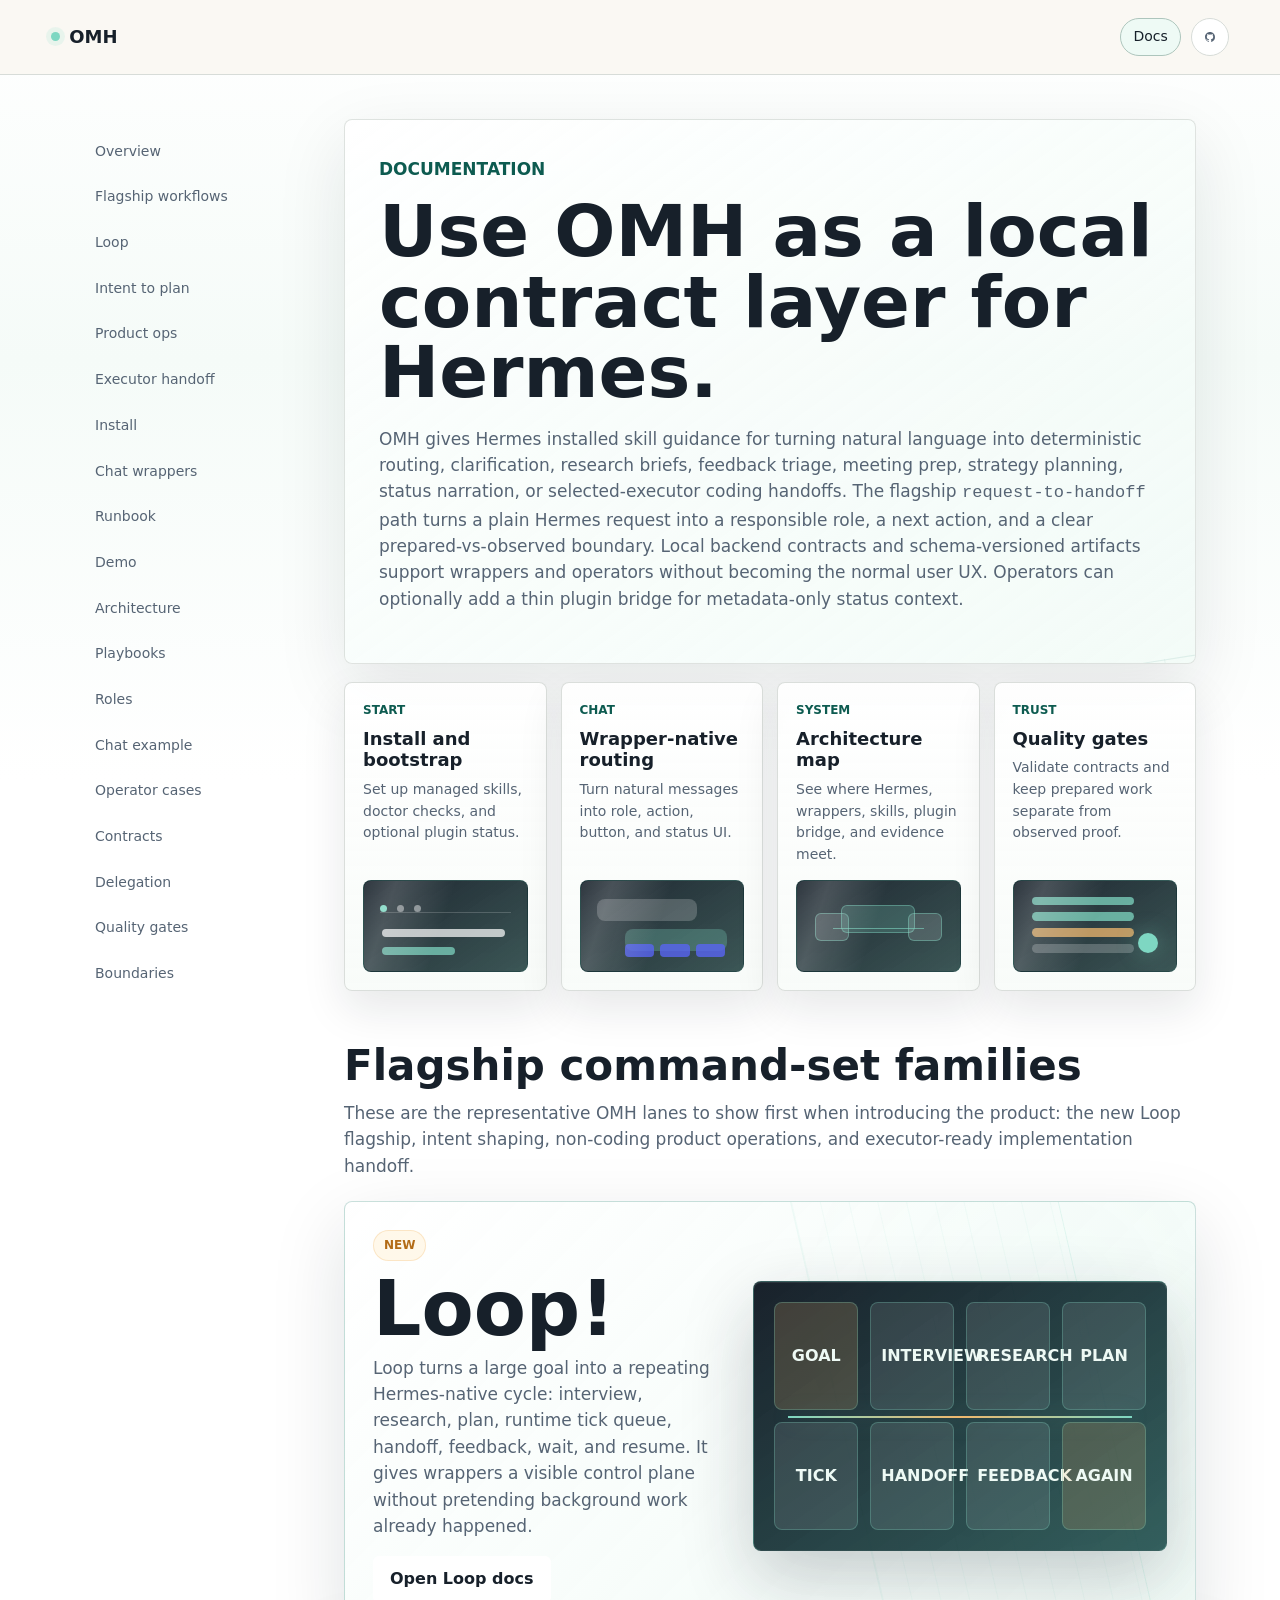
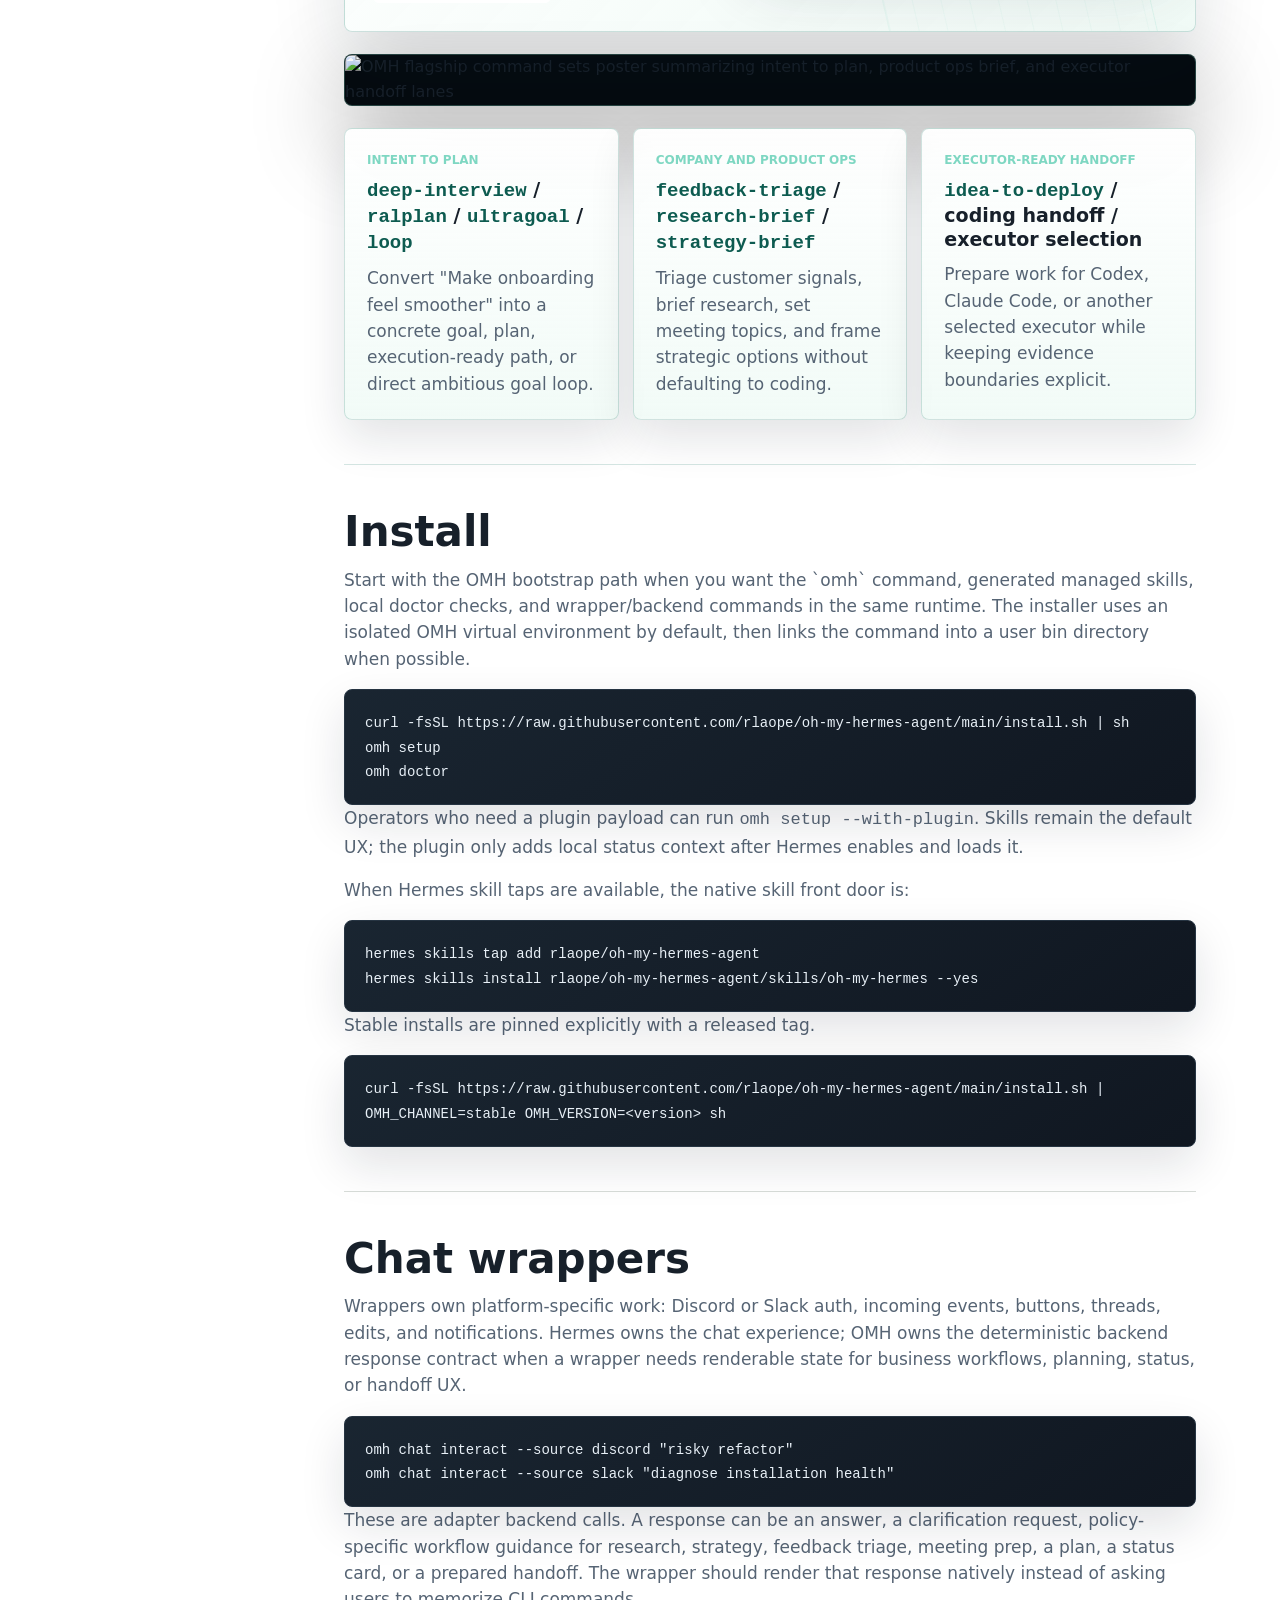
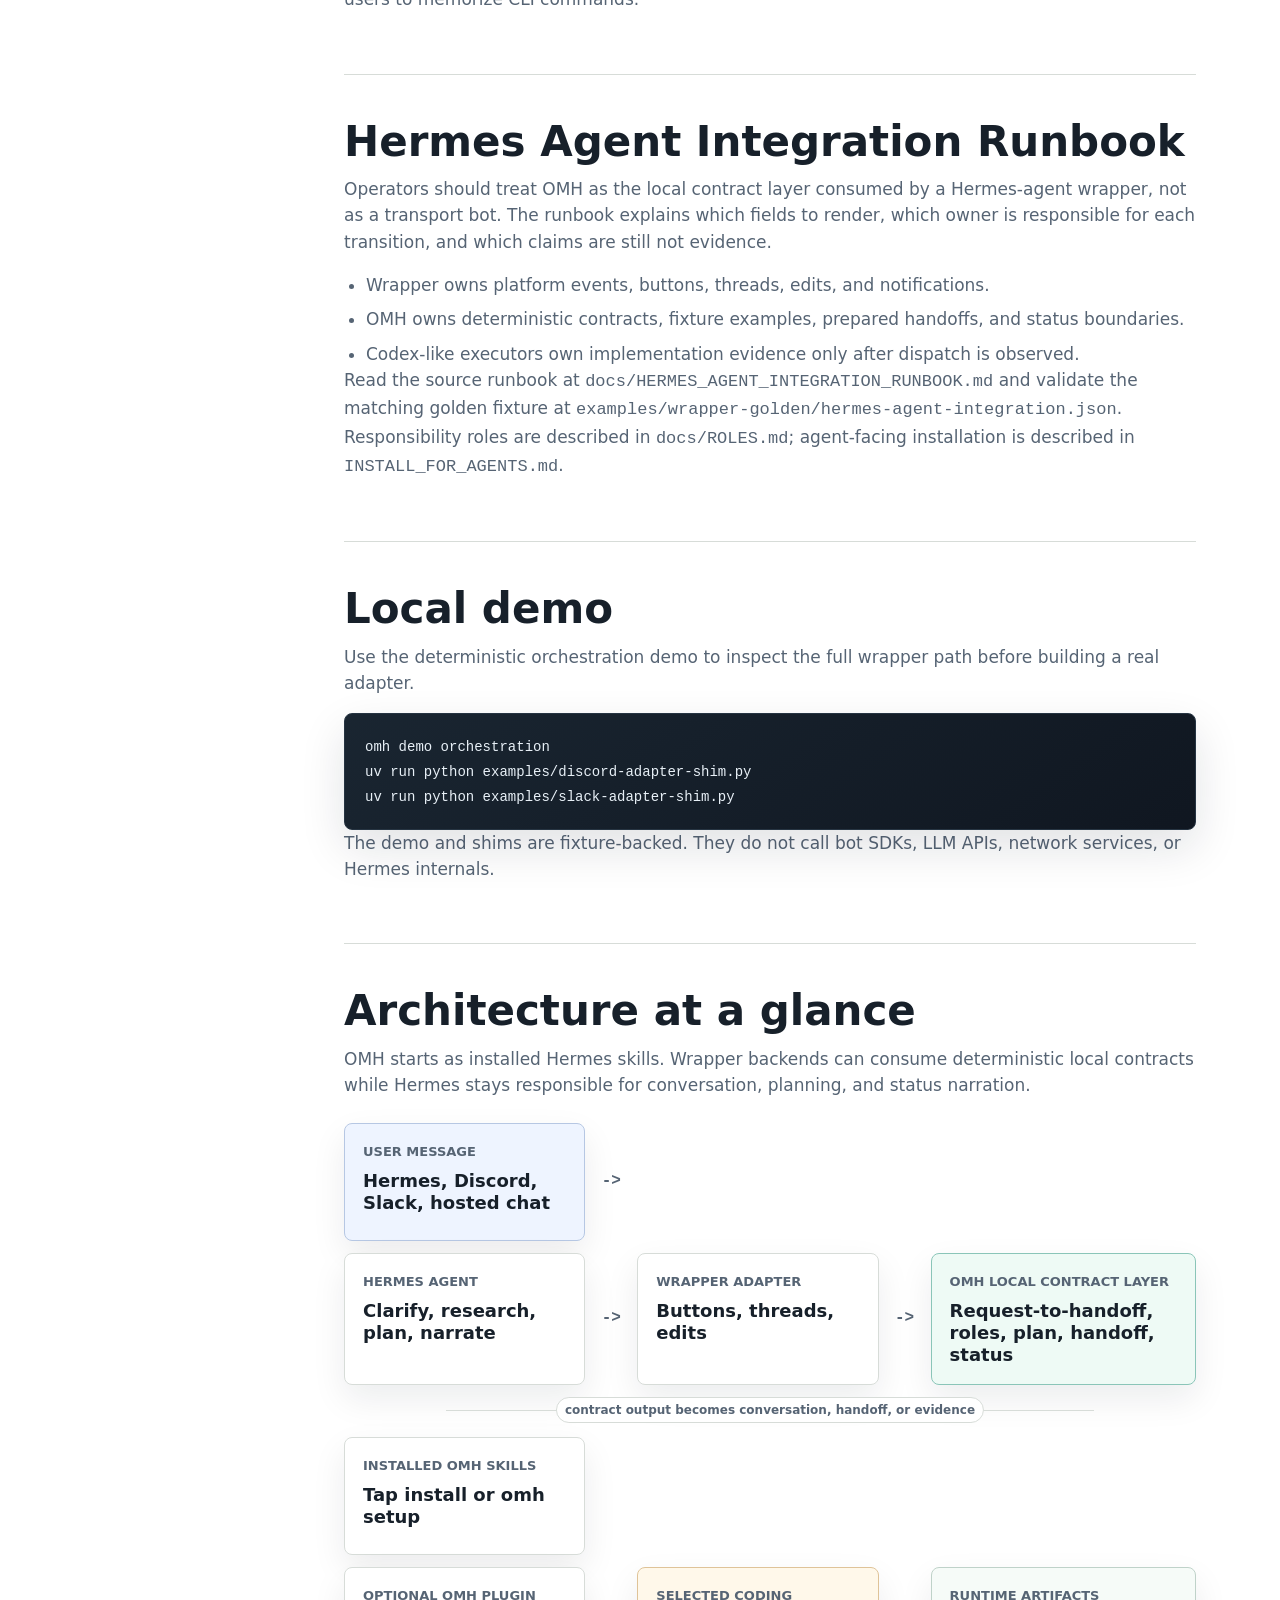
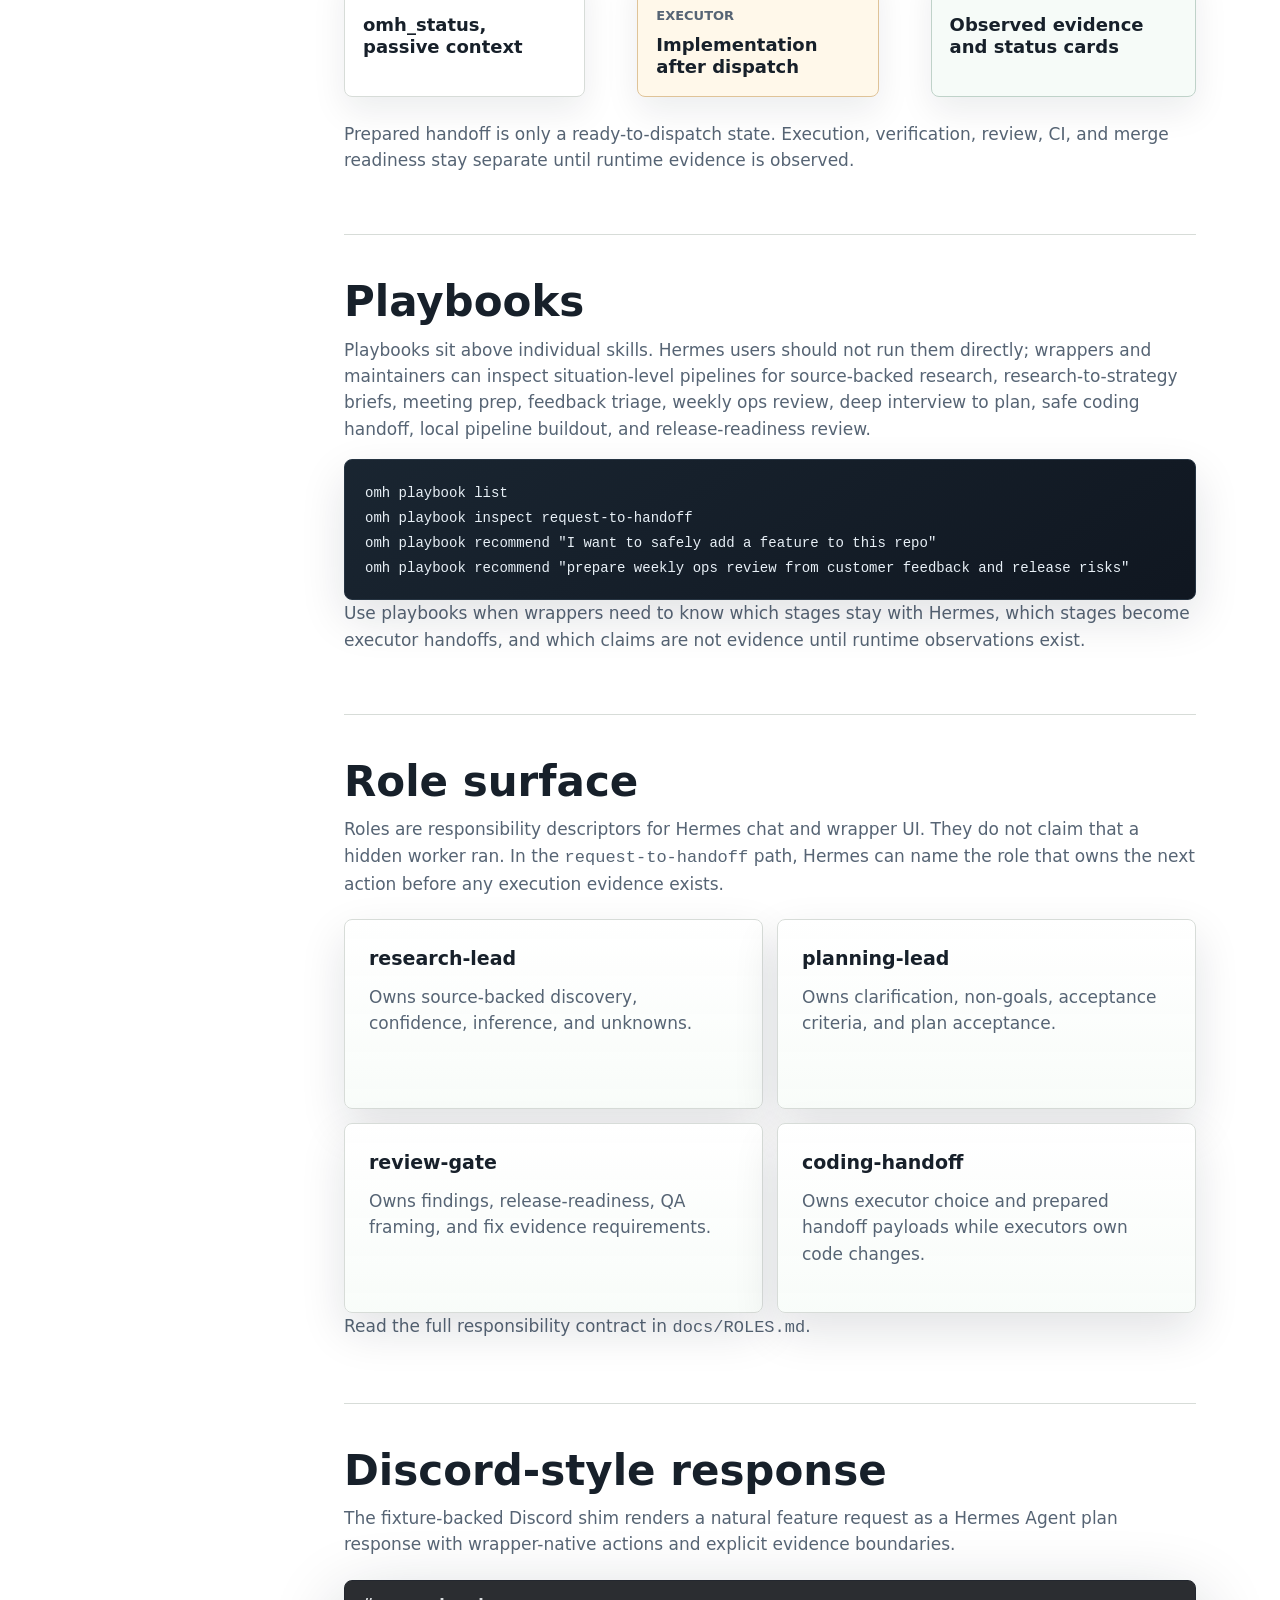
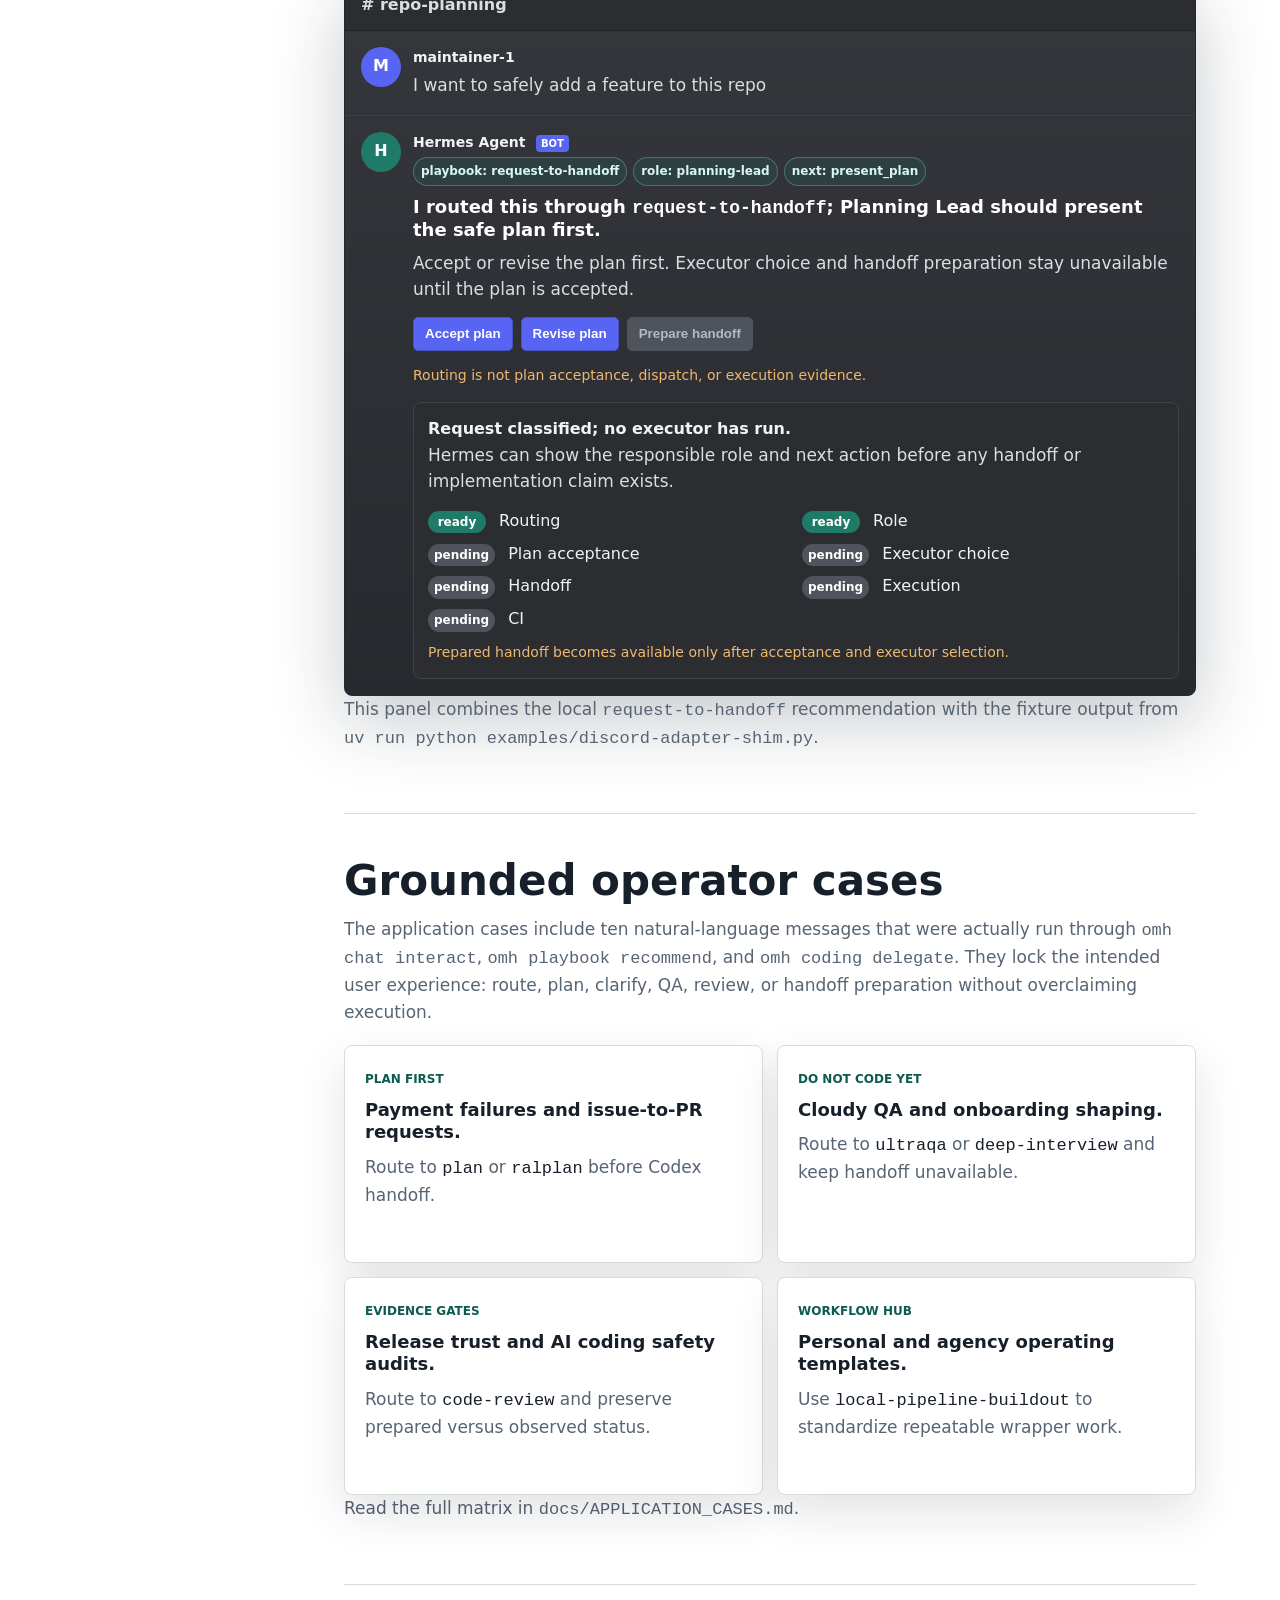
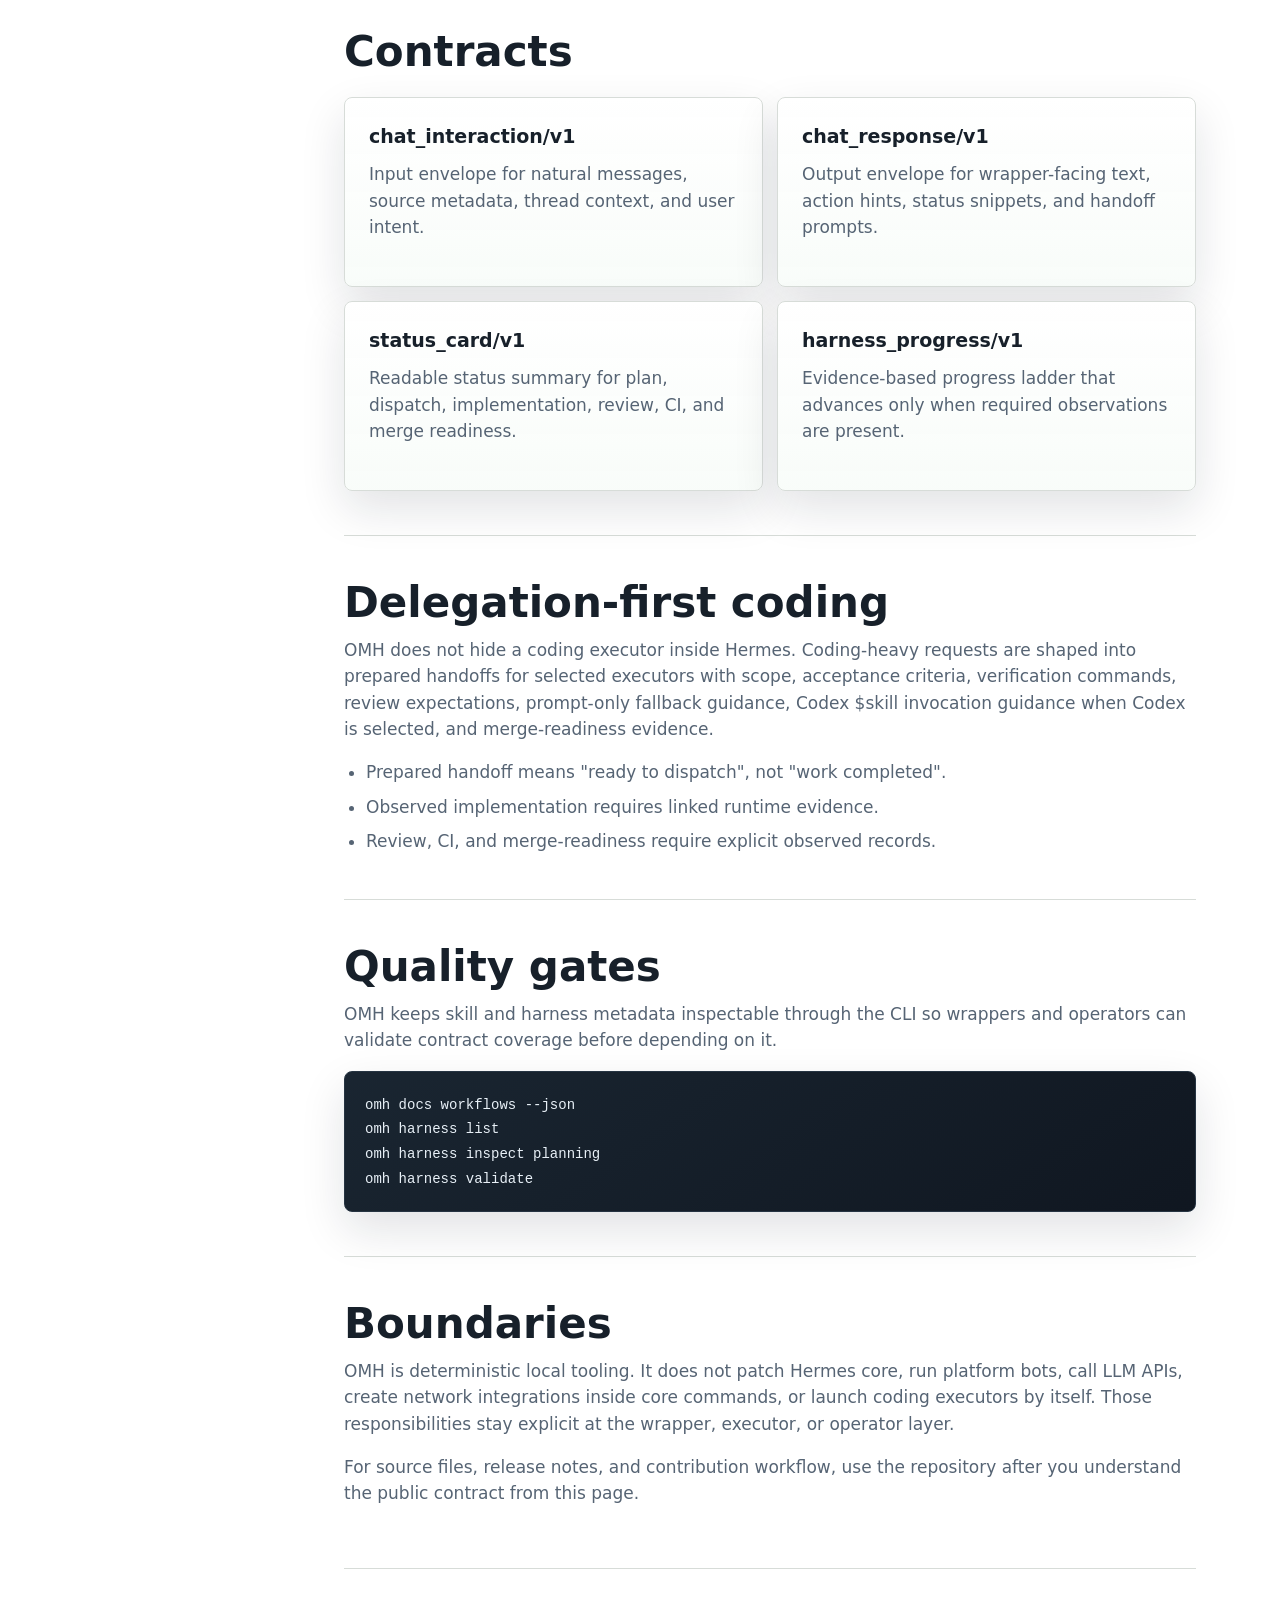
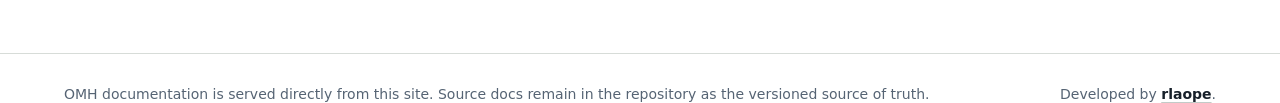
==== commit e3b0738e: "Make Loop a flagship site workflow Promote Loop as the new flagship workflow above the existing thre" ====
--- a/site/docs/index.html
+++ b/site/docs/index.html
@@ -32,6 +32,10 @@
       <aside class="docs-toc" aria-label="Documentation sections">
         <a href="#overview">Overview</a>
         <a href="#flagship">Flagship workflows</a>
+        <a href="loop/">Loop</a>
+        <a href="intent-to-plan/">Intent to plan</a>
+        <a href="product-ops/">Product ops</a>
+        <a href="executor-handoff/">Executor handoff</a>
         <a href="#install">Install</a>
         <a href="#chat">Chat wrappers</a>
         <a href="#runbook">Runbook</a>
@@ -123,10 +127,34 @@
         <section class="docs-section docs-section--feature" id="flagship">
           <h2>Flagship command-set families</h2>
           <p>
-            These are the representative OMH lanes to show first when introducing
-            the product: intent shaping, non-coding product operations, and
-            executor-ready implementation handoff.
-          </p>
+            These are the representative OMH lanes to show first when
+            introducing the product: the new Loop flagship, intent shaping,
+            non-coding product operations, and executor-ready implementation
+            handoff.
+          </p>
+          <article class="loop-spotlight loop-spotlight--docs" aria-label="Loop flagship documentation entry">
+            <div class="loop-spotlight__copy">
+              <span class="new-badge">New</span>
+              <h3>Loop!</h3>
+              <p>
+                Loop turns a large goal into a repeating Hermes-native cycle:
+                interview, research, plan, runtime tick queue, handoff,
+                feedback, wait, and resume. It gives wrappers a visible control
+                plane without pretending background work already happened.
+              </p>
+              <a class="button button--primary" href="loop/">Open Loop docs</a>
+            </div>
+            <div class="loop-visual" aria-label="Loop workflow visualization">
+              <span>goal</span>
+              <span>interview</span>
+              <span>research</span>
+              <span>plan</span>
+              <span>tick</span>
+              <span>handoff</span>
+              <span>feedback</span>
+              <span>again</span>
+            </div>
+          </article>
           <figure class="poster-frame poster-frame--docs">
             <img
               src="../assets/omh-flagship-workflows-poster.png"
@@ -134,30 +162,30 @@
             >
           </figure>
           <div class="docs-feature-grid" aria-label="Flagship OMH workflow families">
-            <article class="flagship-item flagship-item--docs">
+            <a class="flagship-item flagship-item--docs" href="intent-to-plan/">
               <span>Intent to plan</span>
               <h3><code>deep-interview</code> / <code>ralplan</code> / <code>ultragoal</code> / <code>loop</code></h3>
               <p>
                 Convert "Make onboarding feel smoother" into a concrete goal,
                 plan, execution-ready path, or direct ambitious goal loop.
               </p>
-            </article>
-            <article class="flagship-item flagship-item--docs">
+            </a>
+            <a class="flagship-item flagship-item--docs" href="product-ops/">
               <span>Company and product ops</span>
               <h3><code>feedback-triage</code> / <code>research-brief</code> / <code>strategy-brief</code></h3>
               <p>
                 Triage customer signals, brief research, set meeting topics, and
                 frame strategic options without defaulting to coding.
               </p>
-            </article>
-            <article class="flagship-item flagship-item--docs">
+            </a>
+            <a class="flagship-item flagship-item--docs" href="executor-handoff/">
               <span>Executor-ready handoff</span>
               <h3><code>idea-to-deploy</code> / coding handoff / executor selection</h3>
               <p>
                 Prepare work for Codex, Claude Code, or another selected executor
                 while keeping evidence boundaries explicit.
               </p>
-            </article>
+            </a>
           </div>
         </section>
 
--- a/site/styles.css
+++ b/site/styles.css
@@ -63,6 +63,10 @@
 .card,
 .case-card,
 .flagship-item,
+.loop-spotlight,
+.loop-visual,
+.feature-hero,
+.feature-contract,
 .playbook-row,
 .lifecycle-step,
 .role-card,
@@ -814,6 +818,152 @@
   color: #7ed7c2;
 }
 
+.loop-spotlight {
+  position: relative;
+  display: grid;
+  grid-template-columns: minmax(0, 0.92fr) minmax(320px, 1.08fr);
+  gap: 28px;
+  align-items: center;
+  overflow: hidden;
+  margin-bottom: 24px;
+  padding: 28px;
+  border: 1px solid rgba(126, 215, 194, 0.28);
+  border-radius: 8px;
+  background:
+    linear-gradient(135deg, rgba(255, 255, 255, 0.12), rgba(126, 215, 194, 0.1)),
+    radial-gradient(circle at 82% 24%, rgba(126, 215, 194, 0.22), transparent 34%);
+  box-shadow: 0 26px 74px rgba(0, 0, 0, 0.24);
+}
+
+.loop-spotlight::before {
+  content: "";
+  position: absolute;
+  inset: -45% auto -35% 58%;
+  width: 260px;
+  border: 1px solid rgba(126, 215, 194, 0.16);
+  background:
+    repeating-linear-gradient(
+      90deg,
+      rgba(126, 215, 194, 0.1) 0 1px,
+      transparent 1px 28px
+    );
+  transform: rotate(-13deg);
+  opacity: 0.7;
+}
+
+.loop-spotlight--docs {
+  margin: 22px 0;
+  border-color: rgba(25, 116, 102, 0.22);
+  background:
+    linear-gradient(135deg, rgba(255, 255, 255, 0.94), rgba(238, 250, 245, 0.84)),
+    radial-gradient(circle at 82% 24%, rgba(126, 215, 194, 0.2), transparent 34%);
+  box-shadow: 0 26px 74px rgba(16, 28, 40, 0.13);
+  color: var(--ink);
+}
+
+.loop-spotlight--docs p {
+  color: var(--muted);
+}
+
+.loop-spotlight__copy {
+  position: relative;
+  z-index: 1;
+}
+
+.new-badge {
+  display: inline-flex;
+  align-items: center;
+  justify-content: center;
+  min-height: 28px;
+  padding: 5px 10px;
+  border: 1px solid rgba(240, 184, 110, 0.3);
+  border-radius: 999px;
+  background: rgba(255, 248, 234, 0.96);
+  color: var(--gold);
+  font-size: 12px;
+  font-weight: 900;
+  text-transform: uppercase;
+}
+
+.loop-spotlight h3 {
+  margin: 12px 0 10px;
+  font-size: clamp(42px, 7vw, 76px);
+  line-height: 0.95;
+}
+
+.loop-spotlight p {
+  max-width: 690px;
+  color: rgba(224, 239, 245, 0.82);
+  font-size: 17px;
+}
+
+.loop-actions,
+.feature-actions {
+  display: flex;
+  flex-wrap: wrap;
+  gap: 10px;
+  margin-top: 20px;
+}
+
+.loop-visual {
+  position: relative;
+  z-index: 1;
+  min-height: 270px;
+  display: grid;
+  grid-template-columns: repeat(4, minmax(0, 1fr));
+  gap: 12px;
+  padding: 20px;
+  border: 1px solid rgba(126, 215, 194, 0.22);
+  border-radius: 8px;
+  background:
+    linear-gradient(145deg, rgba(15, 24, 34, 0.96), rgba(20, 70, 68, 0.86));
+  box-shadow:
+    inset 0 1px 0 rgba(255, 255, 255, 0.08),
+    0 26px 70px rgba(16, 28, 40, 0.22);
+  color: #ffffff;
+  perspective: 900px;
+}
+
+.loop-visual::before {
+  content: "";
+  position: absolute;
+  inset: 50% 34px auto;
+  height: 2px;
+  background: linear-gradient(90deg, #7ed7c2, #f0b86e, #7ed7c2);
+  box-shadow: 0 0 22px rgba(126, 215, 194, 0.36);
+}
+
+.loop-visual span {
+  position: relative;
+  display: grid;
+  place-items: center;
+  min-height: 68px;
+  padding: 10px;
+  border: 1px solid rgba(126, 215, 194, 0.28);
+  border-radius: 8px;
+  background: rgba(255, 255, 255, 0.1);
+  color: #eefaf5;
+  font-weight: 900;
+  text-align: center;
+  text-transform: uppercase;
+  transform: translateZ(0);
+  transition:
+    background 170ms ease,
+    border-color 170ms ease,
+    transform 170ms ease;
+}
+
+.loop-visual span:hover {
+  transform: translateY(-5px) translateZ(24px);
+  border-color: rgba(240, 184, 110, 0.54);
+  background: rgba(126, 215, 194, 0.18);
+}
+
+.loop-visual span:nth-child(1),
+.loop-visual span:nth-child(8) {
+  background: rgba(240, 184, 110, 0.18);
+}
+
 .flagship-showcase {
   display: grid;
   grid-template-columns: minmax(0, 1.15fr) minmax(320px, 0.85fr);
@@ -841,6 +991,7 @@
 }
 
 .flagship-item {
+  display: block;
   min-height: 164px;
   padding: 22px;
   border: 1px solid rgba(126, 215, 194, 0.24);
@@ -848,6 +999,8 @@
   background:
     linear-gradient(180deg, rgba(255, 255, 255, 0.08), rgba(255, 255, 255, 0.03));
   box-shadow: 0 20px 54px rgba(0, 0, 0, 0.22);
+  color: inherit;
+  text-decoration: none;
   transition:
     border-color 180ms ease,
     box-shadow 180ms ease,
@@ -884,6 +1037,16 @@
 
 .flagship-item code {
   color: #9cf0e5;
+}
+
+.text-link {
+  display: inline-flex;
+  margin-top: 12px;
+  color: #9cf0e5;
+  font-size: 14px;
+  font-weight: 900;
+  text-decoration-color: rgba(126, 215, 194, 0.34);
+  text-underline-offset: 3px;
 }
 
 .role-grid {
@@ -2011,6 +2174,202 @@
   background: #6b7280;
 }
 
+.feature-page {
+  background:
+    linear-gradient(180deg, #ffffff 0, #f5fbf8 420px, #ffffff 920px);
+}
+
+.feature-shell {
+  max-width: 1160px;
+  margin: 0 auto;
+  padding: 44px clamp(20px, 5vw, 72px) 84px;
+}
+
+.feature-hero {
+  position: relative;
+  overflow: hidden;
+  padding: clamp(30px, 5vw, 58px);
+  border: 1px solid rgba(215, 220, 216, 0.78);
+  border-radius: 8px;
+  background:
+    linear-gradient(145deg, rgba(255, 255, 255, 0.92), rgba(238, 250, 245, 0.7)),
+    radial-gradient(circle at 84% 18%, rgba(126, 215, 194, 0.24), transparent 32%);
+  box-shadow: 0 28px 84px rgba(16, 28, 40, 0.12);
+}
+
+.feature-hero--loop {
+  background:
+    linear-gradient(145deg, rgba(255, 255, 255, 0.9), rgba(238, 250, 245, 0.72)),
+    radial-gradient(circle at 82% 20%, rgba(240, 184, 110, 0.2), transparent 30%),
+    radial-gradient(circle at 12% 80%, rgba(126, 215, 194, 0.22), transparent 28%);
+}
+
+.feature-hero::after {
+  content: "";
+  position: absolute;
+  right: -12%;
+  bottom: -42%;
+  width: 460px;
+  height: 260px;
+  border: 1px solid rgba(25, 116, 102, 0.14);
+  background:
+    repeating-linear-gradient(
+      90deg,
+      rgba(25, 116, 102, 0.1) 0 1px,
+      transparent 1px 34px
+    );
+  transform: rotate(-10deg);
+}
+
+.feature-hero > * {
+  position: relative;
+  z-index: 1;
+}
+
+.feature-hero h1 {
+  max-width: 780px;
+  margin: 10px 0 18px;
+  font-size: clamp(48px, 8vw, 88px);
+  line-height: 0.96;
+}
+
+.feature-hero p {
+  max-width: 820px;
+  color: var(--muted);
+  font-size: 19px;
+}
+
+.feature-section {
+  padding: 50px 0;
+  border-bottom: 1px solid var(--line);
+}
+
+.feature-section h2 {
+  margin: 0 0 14px;
+  font-size: clamp(30px, 4vw, 46px);
+  line-height: 1.08;
+}
+
+.feature-section p {
+  color: var(--muted);
+  font-size: 17px;
+}
+
+.feature-section--split {
+  display: grid;
+  grid-template-columns: minmax(0, 1fr) minmax(300px, 0.72fr);
+  gap: 24px;
+  align-items: start;
+}
+
+.feature-copy {
+  min-width: 0;
+}
+
+.loop-post {
+  display: grid;
+  gap: 12px;
+  margin: 24px 0 0;
+  padding: 24px;
+  border-left: 4px solid var(--accent);
+  border-radius: 8px;
+  background: #f8fcf9;
+  box-shadow: 0 14px 36px rgba(16, 28, 40, 0.08);
+}
+
+.loop-post p {
+  margin: 0;
+  color: var(--ink);
+  font-size: 17px;
+}
+
+.loop-visual--large {
+  min-height: 390px;
+}
+
+.feature-contract {
+  padding: 24px;
+  border: 1px solid rgba(25, 116, 102, 0.18);
+  border-radius: 8px;
+  background:
+    linear-gradient(180deg, rgba(255, 255, 255, 0.96), rgba(238, 250, 245, 0.76));
+  box-shadow: var(--shadow);
+}
+
+.feature-contract h2 {
+  font-size: 26px;
+}
+
+.feature-flow {
+  display: grid;
+  grid-template-columns: repeat(5, minmax(0, 1fr));
+  gap: 10px;
+  margin-top: 22px;
+  padding: 18px;
+  border: 1px solid rgba(25, 116, 102, 0.16);
+  border-radius: 8px;
+  background:
+    linear-gradient(180deg, rgba(255, 255, 255, 0.96), rgba(247, 251, 248, 0.86));
+  box-shadow: 0 18px 44px rgba(16, 28, 40, 0.1);
+}
+
+.feature-flow span {
+  position: relative;
+  min-height: 86px;
+  display: grid;
+  place-items: center;
+  padding: 12px;
+  border: 1px solid var(--line);
+  border-radius: 8px;
+  background: #ffffff;
+  color: var(--ink);
+  font-size: 14px;
+  font-weight: 900;
+  text-align: center;
+  text-transform: uppercase;
+  transition:
+    border-color 170ms ease,
+    box-shadow 170ms ease,
+    transform 170ms ease;
+}
+
+.feature-flow span::after {
+  content: "";
+  position: absolute;
+  right: -11px;
+  top: 50%;
+  width: 12px;
+  height: 2px;
+  background: rgba(25, 116, 102, 0.36);
+}
+
+.feature-flow span:last-child::after {
+  display: none;
+}
+
+.feature-flow span:hover {
+  transform: translateY(-4px);
+  border-color: rgba(25, 116, 102, 0.28);
+  box-shadow: 0 18px 40px rgba(16, 28, 40, 0.12);
+}
+
+.feature-flow--ops span:nth-child(4) {
+  border-color: rgba(179, 107, 22, 0.28);
+  background: #fff8ea;
+}
+
+.feature-flow--handoff span:nth-child(n + 4) {
+  border-color: rgba(179, 107, 22, 0.28);
+  background: #fff8ea;
+}
+
+.usecase-grid {
+  display: grid;
+  grid-template-columns: repeat(3, minmax(0, 1fr));
+  gap: 14px;
+  margin-top: 20px;
+}
+
 @keyframes heroSheen {
   from {
     background-position: 0 0, 0 0;
@@ -2141,6 +2500,10 @@
   .case-grid,
   .case-grid--docs,
   .flagship-showcase,
+  .loop-spotlight,
+  .feature-section--split,
+  .feature-flow,
+  .usecase-grid,
   .role-grid,
   .site-example,
   .docs-shell,
@@ -2183,6 +2546,34 @@
 
   .docs-hero {
     padding: 28px 22px;
+  }
+
+  .feature-shell {
+    padding-top: 28px;
+  }
+
+  .feature-hero {
+    padding: 30px 22px;
+  }
+
+  .loop-visual {
+    grid-template-columns: repeat(2, minmax(0, 1fr));
+    min-height: 0;
+  }
+
+  .loop-visual::before {
+    inset: 24px 50% 24px auto;
+    width: 2px;
+    height: auto;
+  }
+
+  .feature-flow span::after {
+    right: auto;
+    top: auto;
+    bottom: -11px;
+    left: 50%;
+    width: 2px;
+    height: 12px;
   }
 
   .status-preview {
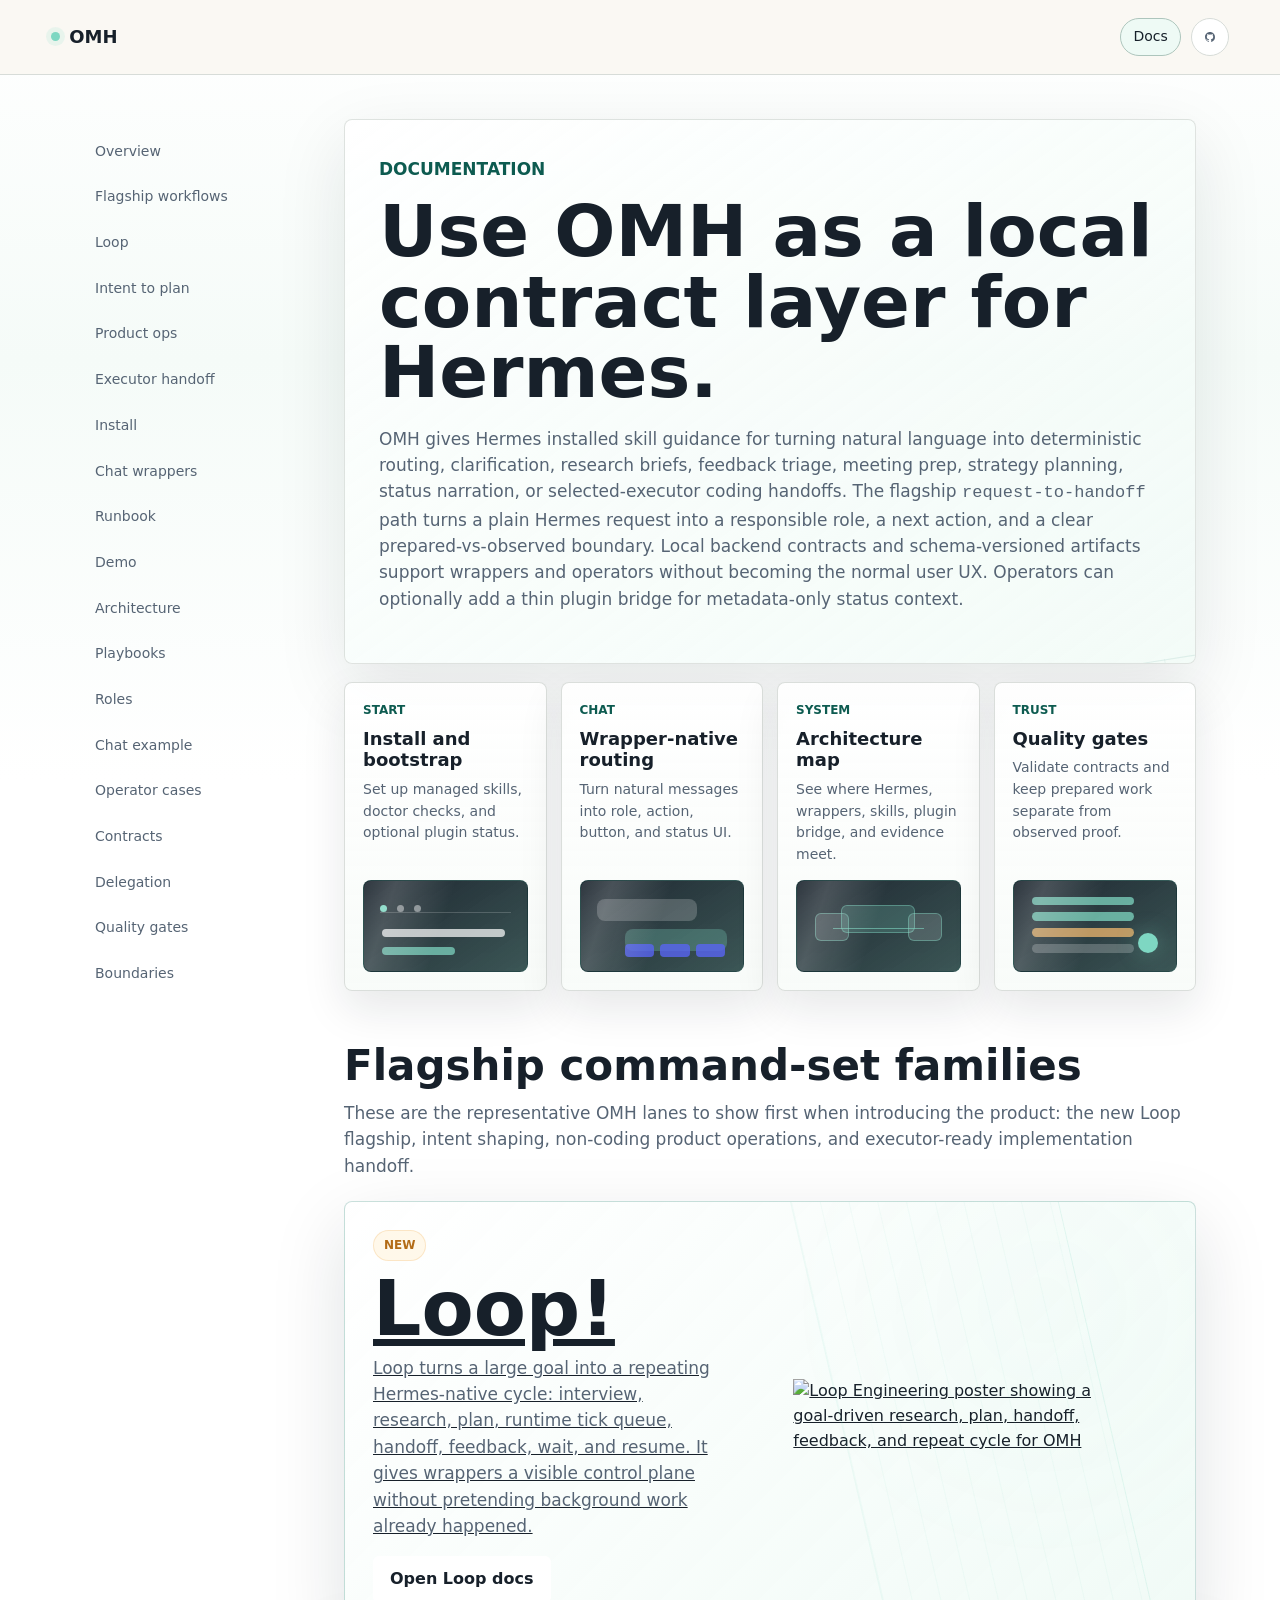
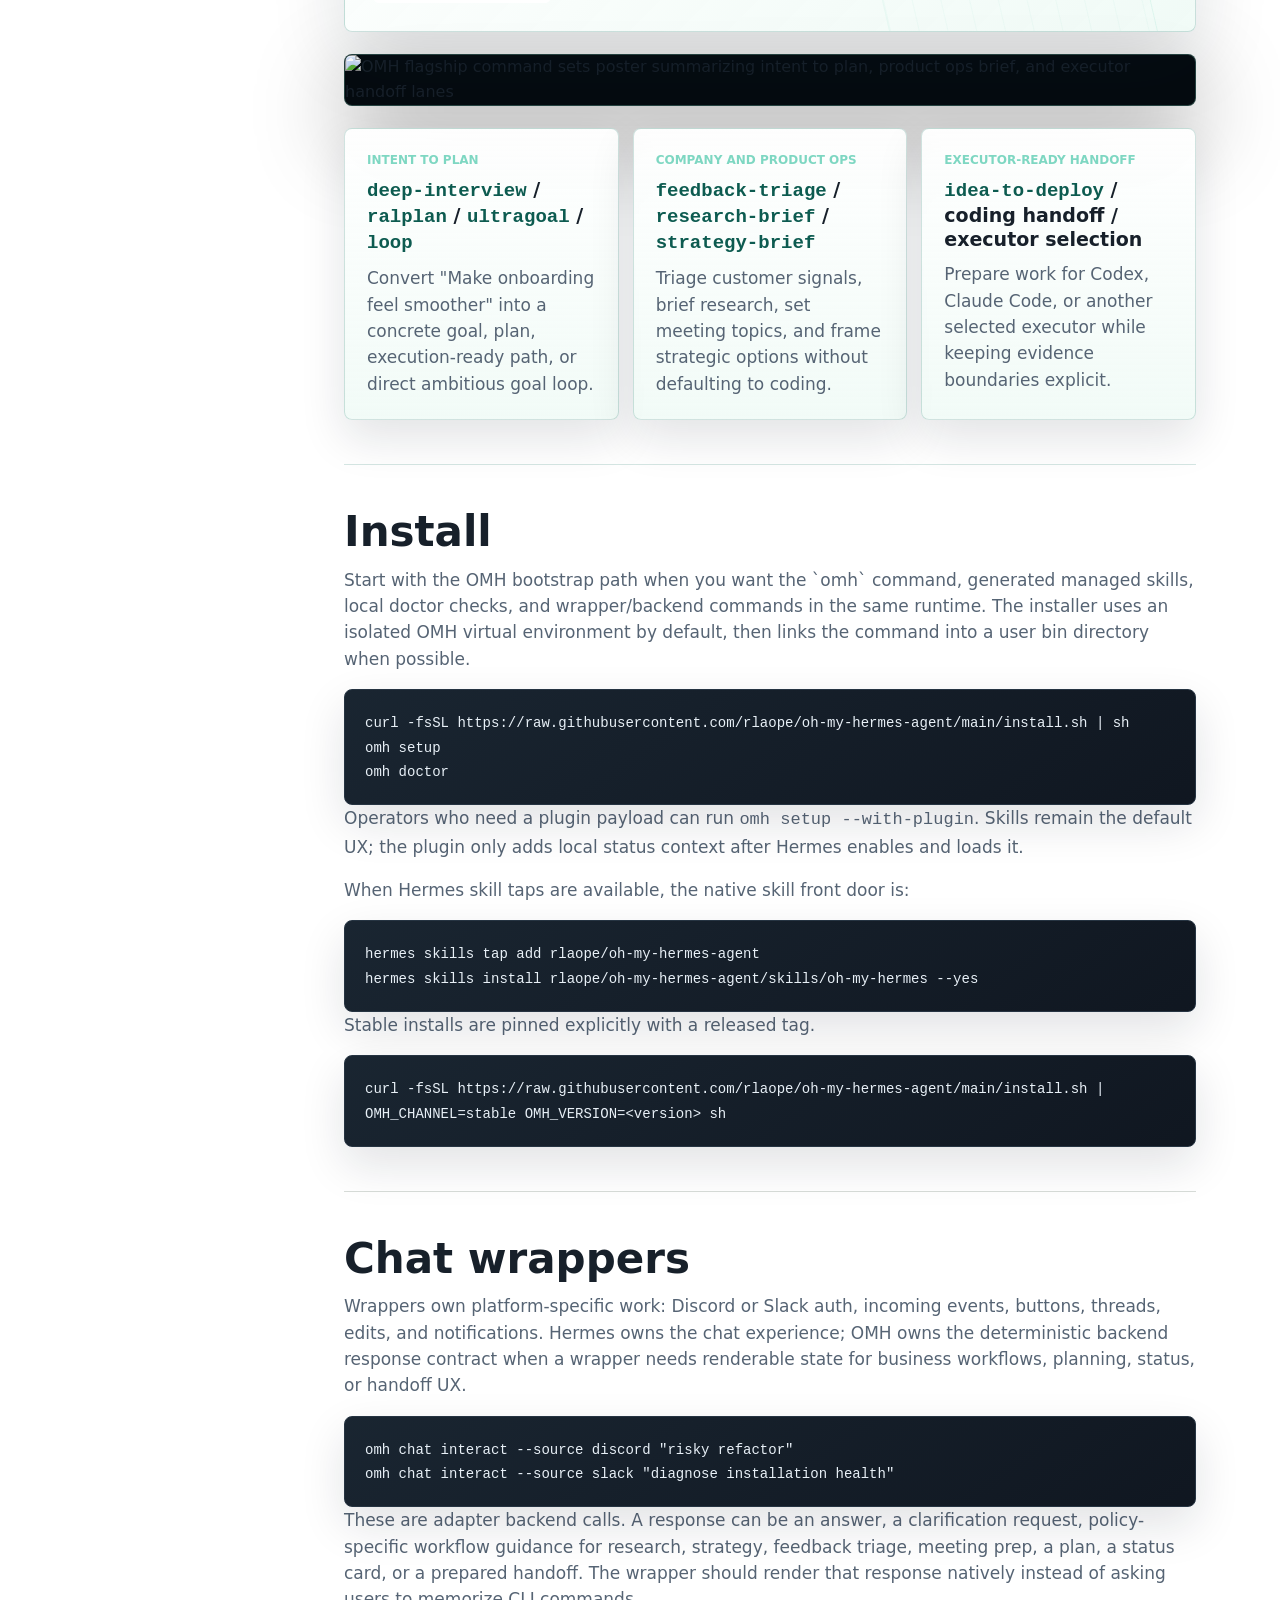
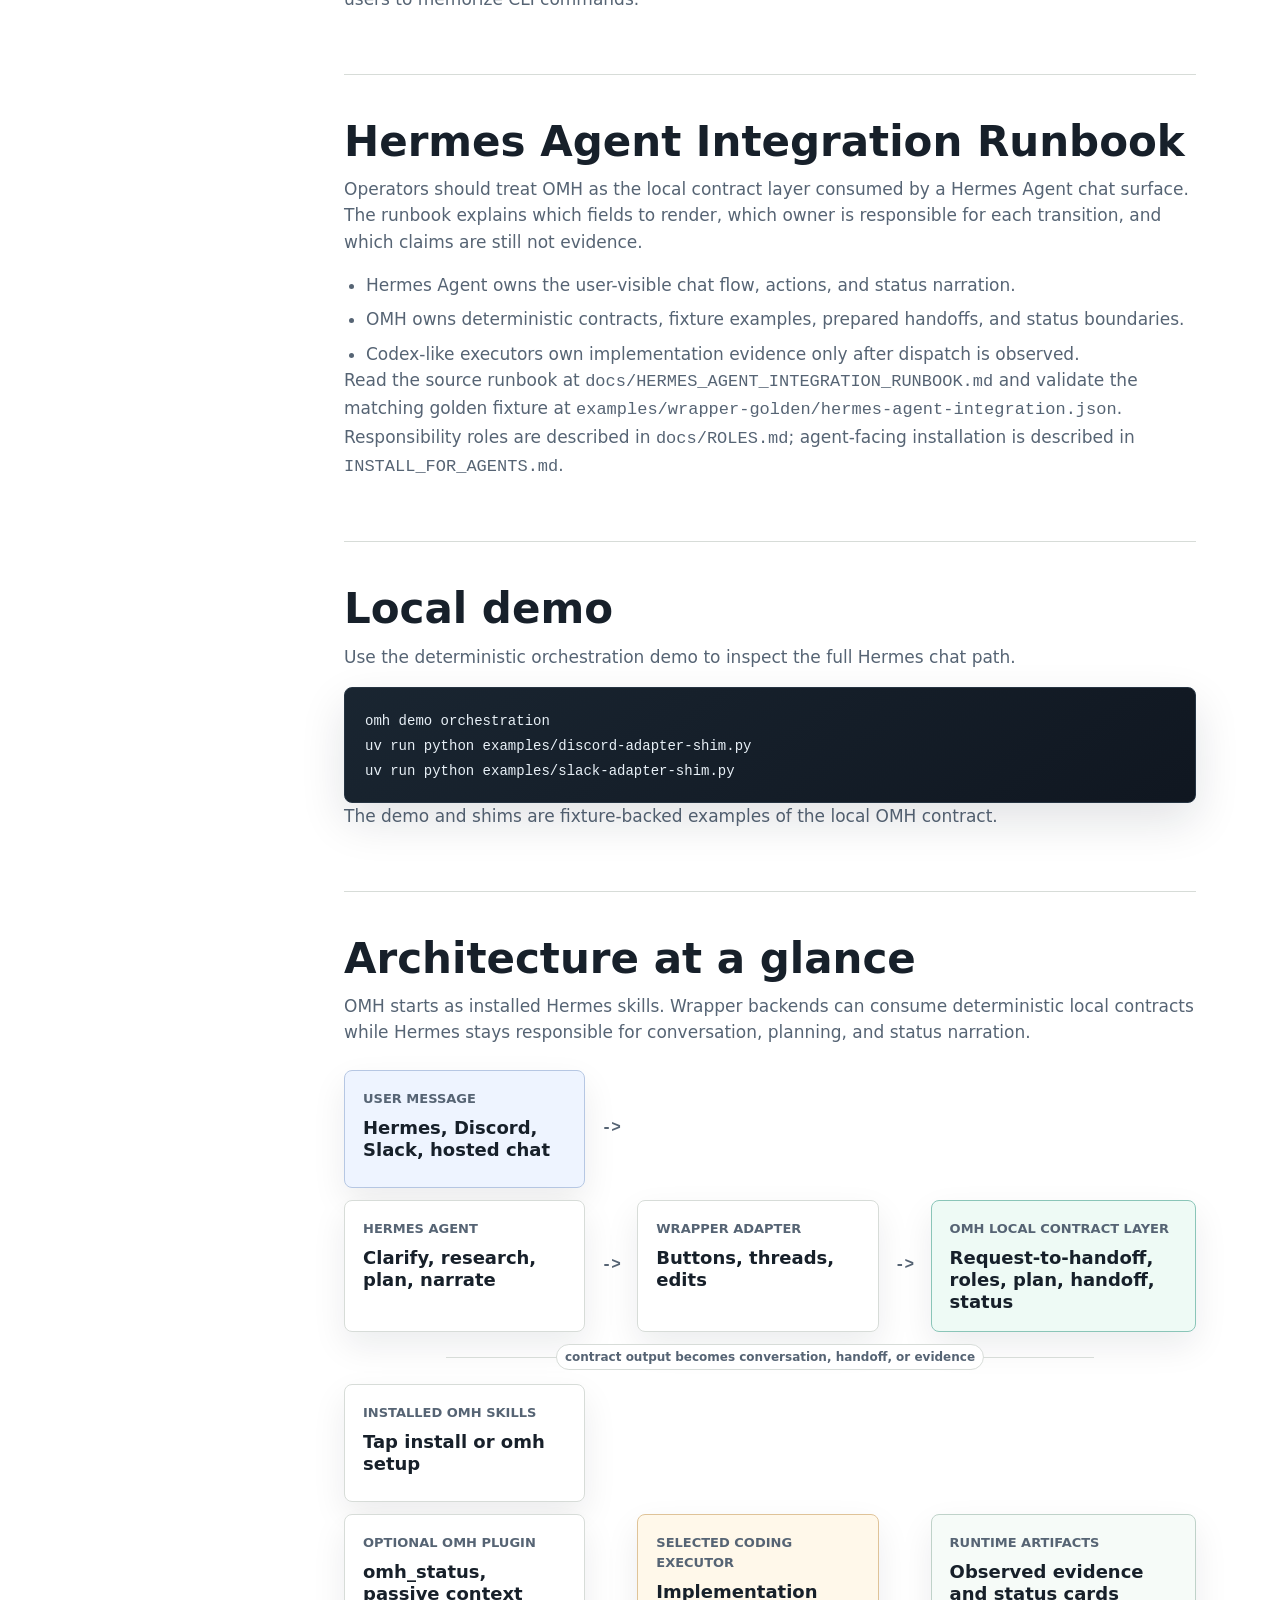
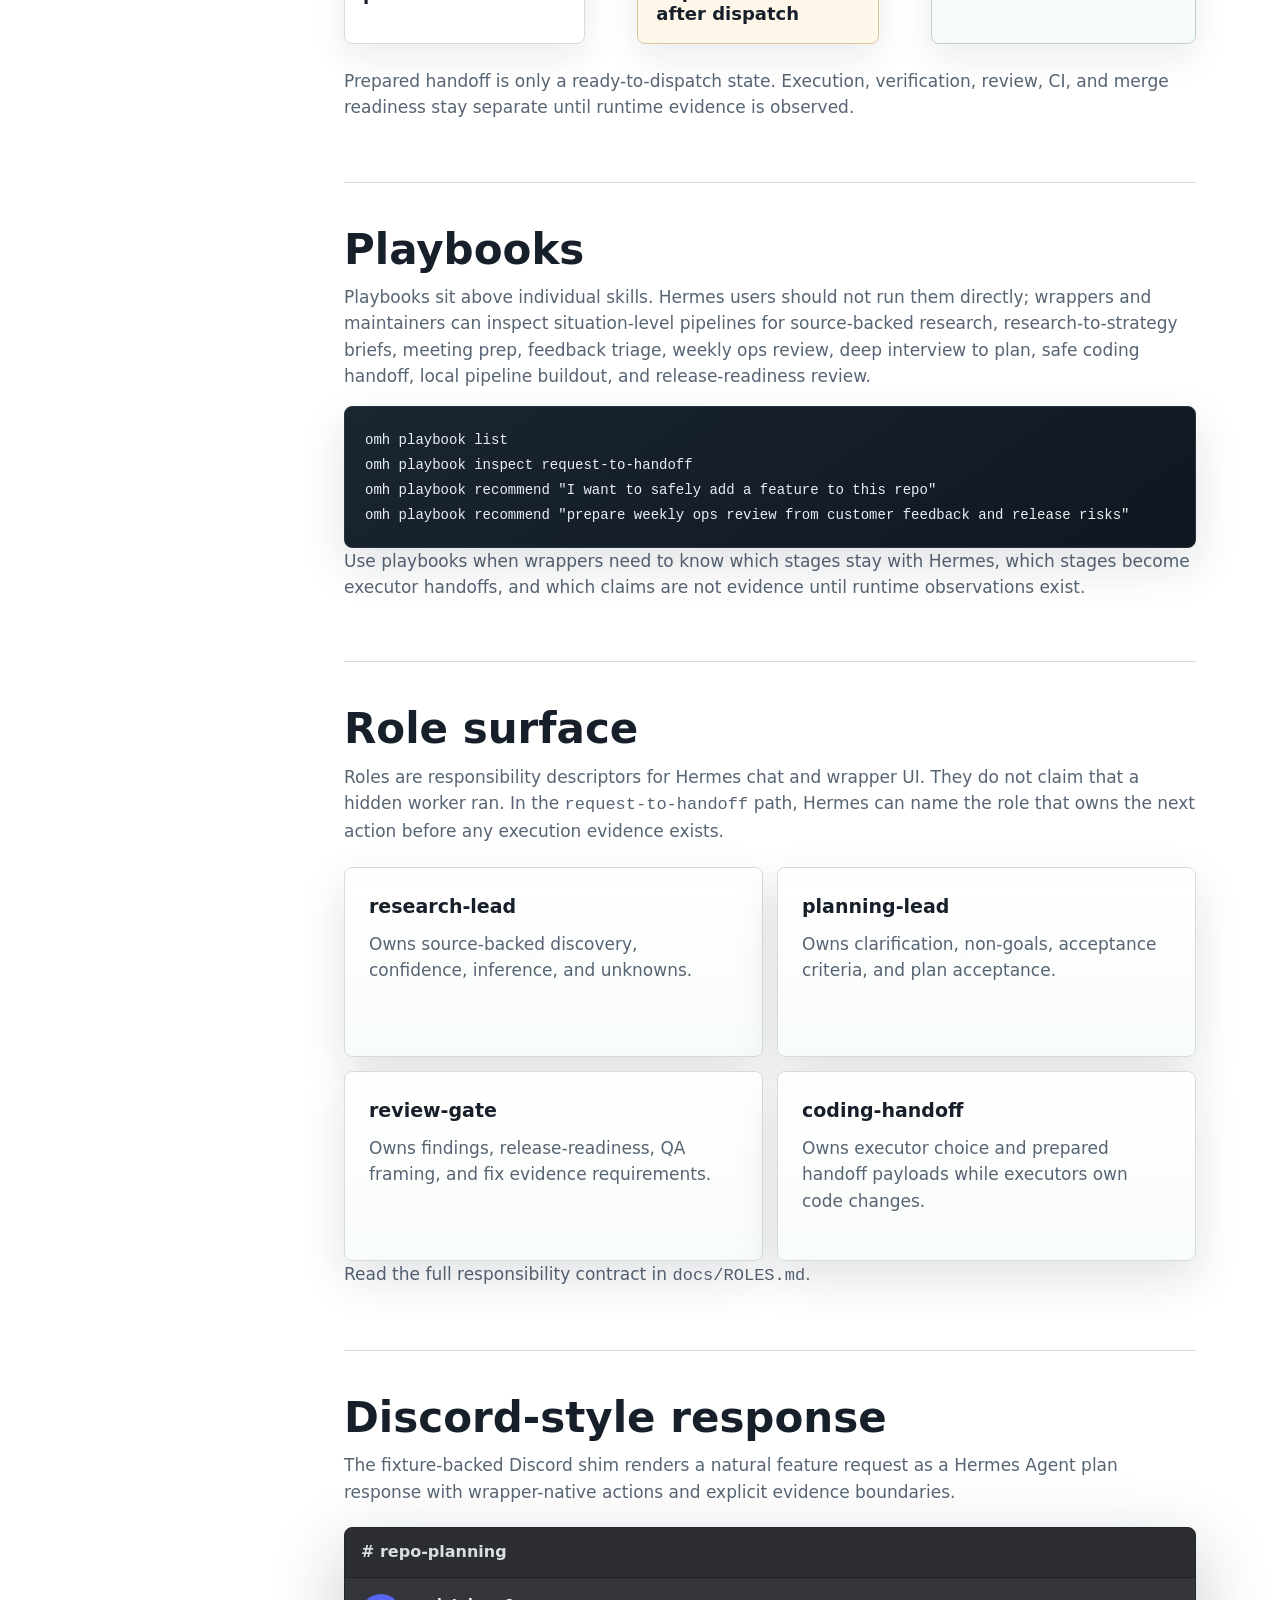
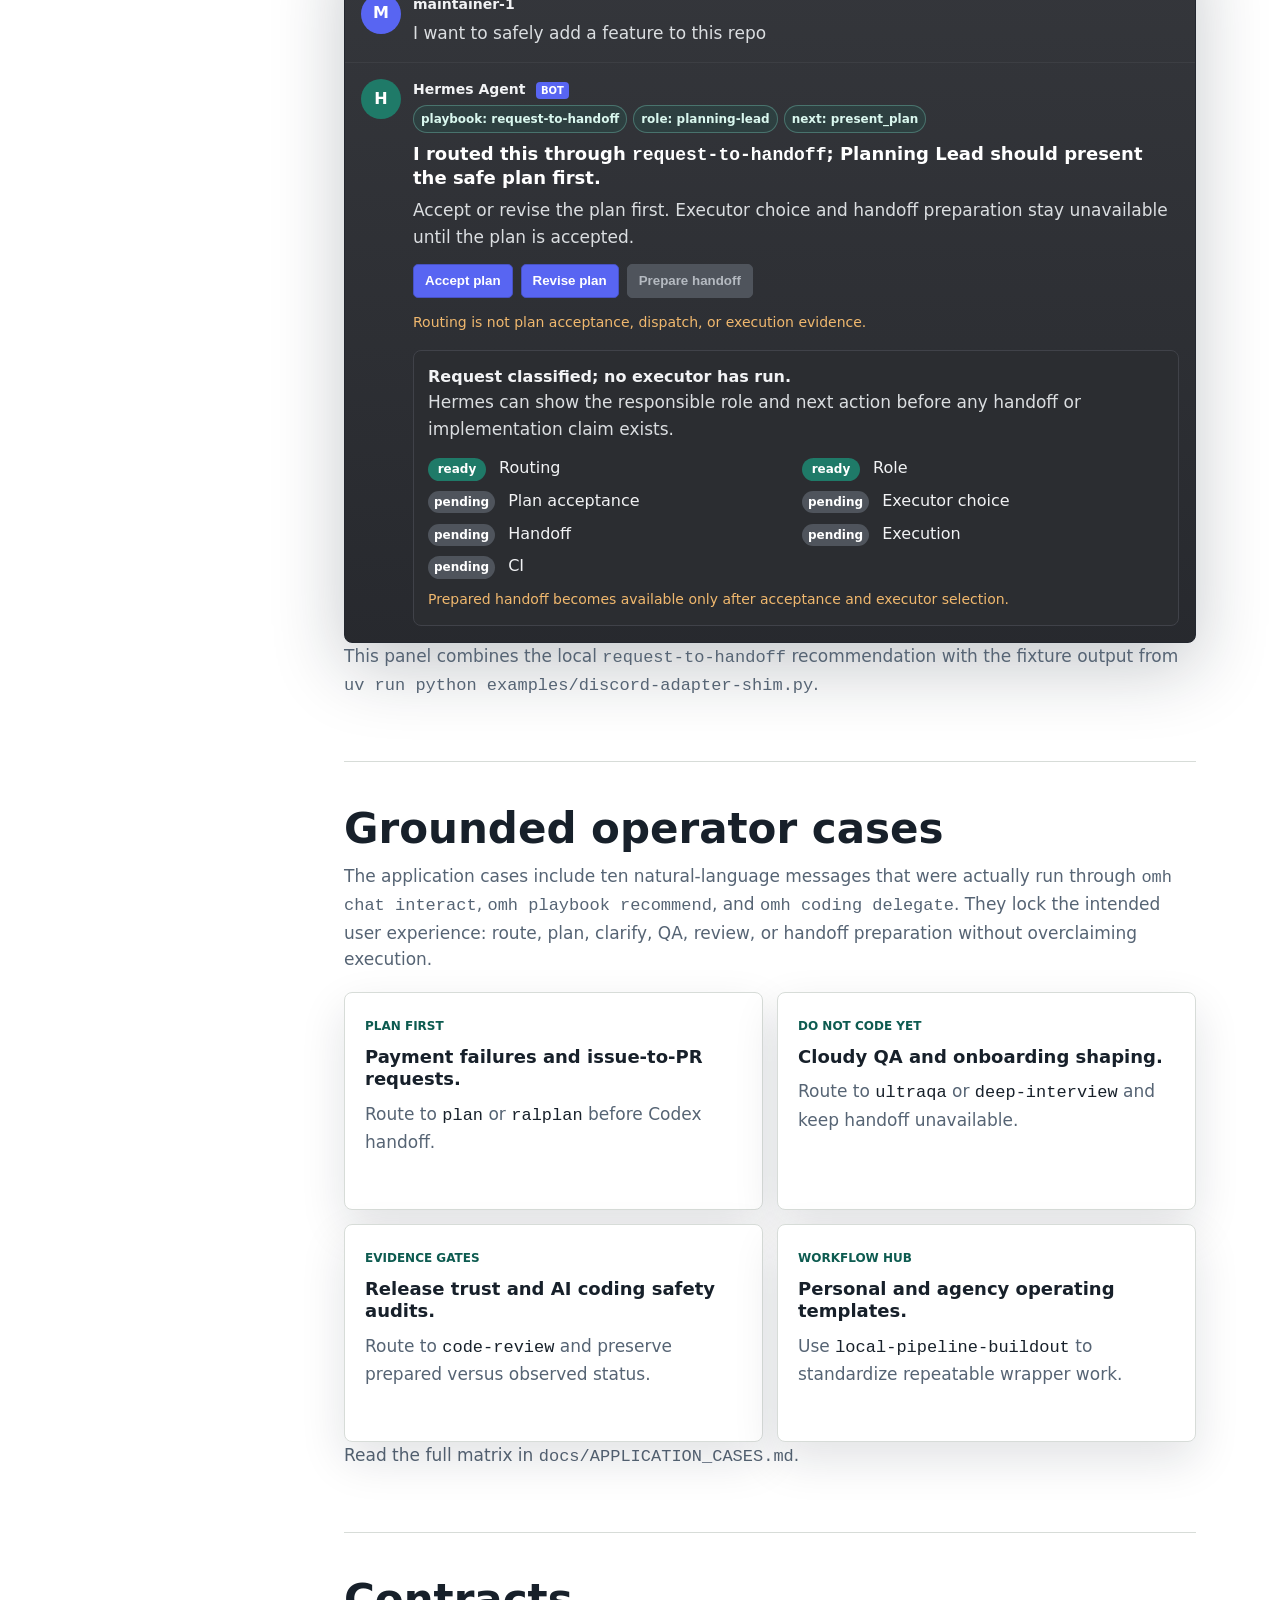
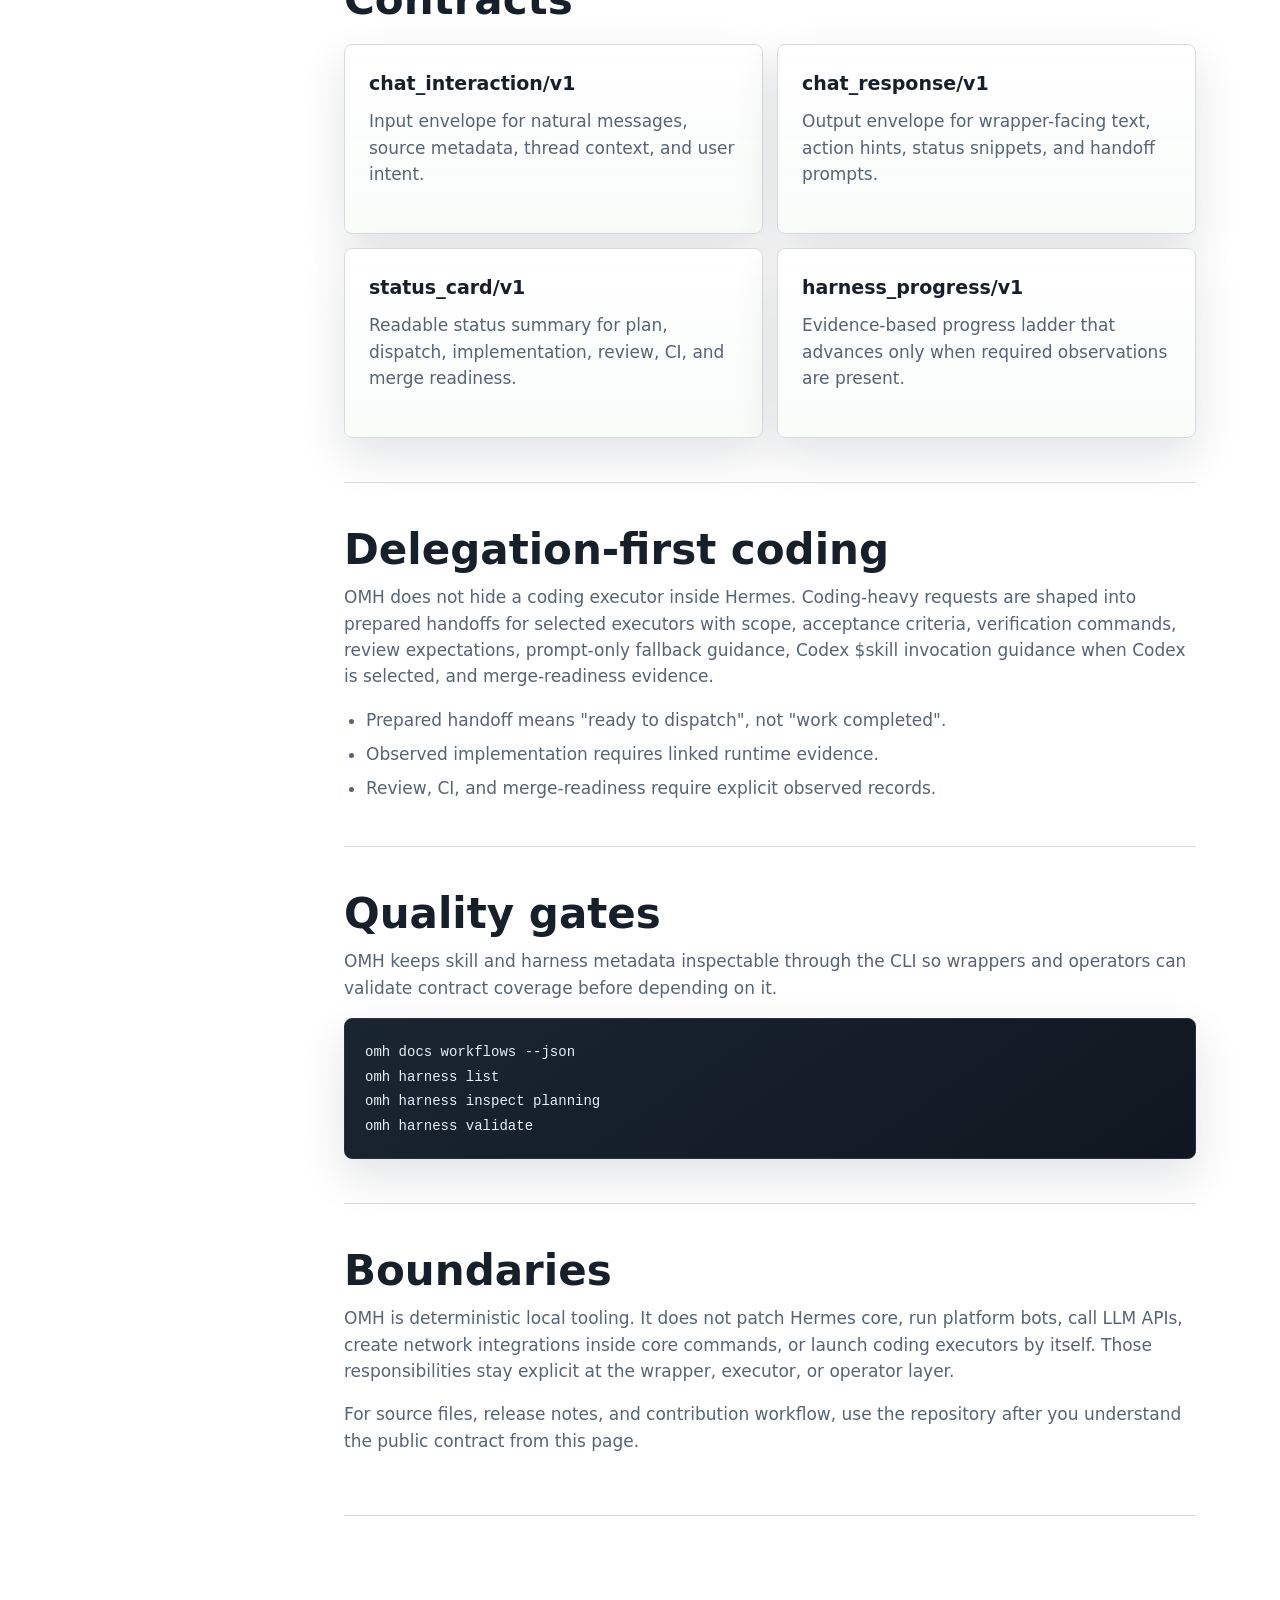
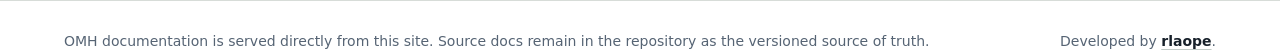
==== commit 4bab7af8: "Merge pull request #71 from rlaope/codex/hermes-transport-copy Remove transport-gap framing from Her" ====
--- a/site/docs/index.html
+++ b/site/docs/index.html
@@ -132,7 +132,7 @@
             non-coding product operations, and executor-ready implementation
             handoff.
           </p>
-          <article class="loop-spotlight loop-spotlight--docs" aria-label="Loop flagship documentation entry">
+          <a class="loop-spotlight loop-spotlight--docs" href="loop/" aria-label="Open Loop flagship documentation">
             <div class="loop-spotlight__copy">
               <span class="new-badge">New</span>
               <h3>Loop!</h3>
@@ -142,19 +142,15 @@
                 feedback, wait, and resume. It gives wrappers a visible control
                 plane without pretending background work already happened.
               </p>
-              <a class="button button--primary" href="loop/">Open Loop docs</a>
-            </div>
-            <div class="loop-visual" aria-label="Loop workflow visualization">
-              <span>goal</span>
-              <span>interview</span>
-              <span>research</span>
-              <span>plan</span>
-              <span>tick</span>
-              <span>handoff</span>
-              <span>feedback</span>
-              <span>again</span>
-            </div>
-          </article>
+              <span class="button button--primary" aria-hidden="true">Open Loop docs</span>
+            </div>
+            <figure class="loop-image-frame loop-image-frame--spotlight">
+              <img
+                src="../assets/omh-loop-engineering.png"
+                alt="Loop Engineering poster showing a goal-driven research, plan, handoff, feedback, and repeat cycle for OMH"
+              >
+            </figure>
+          </a>
           <figure class="poster-frame poster-frame--docs">
             <img
               src="../assets/omh-flagship-workflows-poster.png"
@@ -249,12 +245,12 @@
           <h2>Hermes Agent Integration Runbook</h2>
           <p>
             Operators should treat OMH as the local contract layer consumed by a
-            Hermes-agent wrapper, not as a transport bot. The runbook explains which
-            fields to render, which owner is responsible for each transition, and which
-            claims are still not evidence.
+            Hermes Agent chat surface. The runbook explains which fields to render,
+            which owner is responsible for each transition, and which claims are still
+            not evidence.
           </p>
           <ul class="docs-list">
-            <li>Wrapper owns platform events, buttons, threads, edits, and notifications.</li>
+            <li>Hermes Agent owns the user-visible chat flow, actions, and status narration.</li>
             <li>OMH owns deterministic contracts, fixture examples, prepared handoffs, and status boundaries.</li>
             <li>Codex-like executors own implementation evidence only after dispatch is observed.</li>
           </ul>
@@ -270,8 +266,7 @@
         <section class="docs-section" id="demo">
           <h2>Local demo</h2>
           <p>
-            Use the deterministic orchestration demo to inspect the full wrapper path before
-            building a real adapter.
+            Use the deterministic orchestration demo to inspect the full Hermes chat path.
           </p>
           <div class="command" role="region" aria-label="Demo commands" tabindex="0">
             <code>omh demo orchestration
@@ -279,8 +274,7 @@
 uv run python examples/slack-adapter-shim.py</code>
           </div>
           <p>
-            The demo and shims are fixture-backed. They do not call bot SDKs, LLM APIs,
-            network services, or Hermes internals.
+            The demo and shims are fixture-backed examples of the local OMH contract.
           </p>
         </section>
 
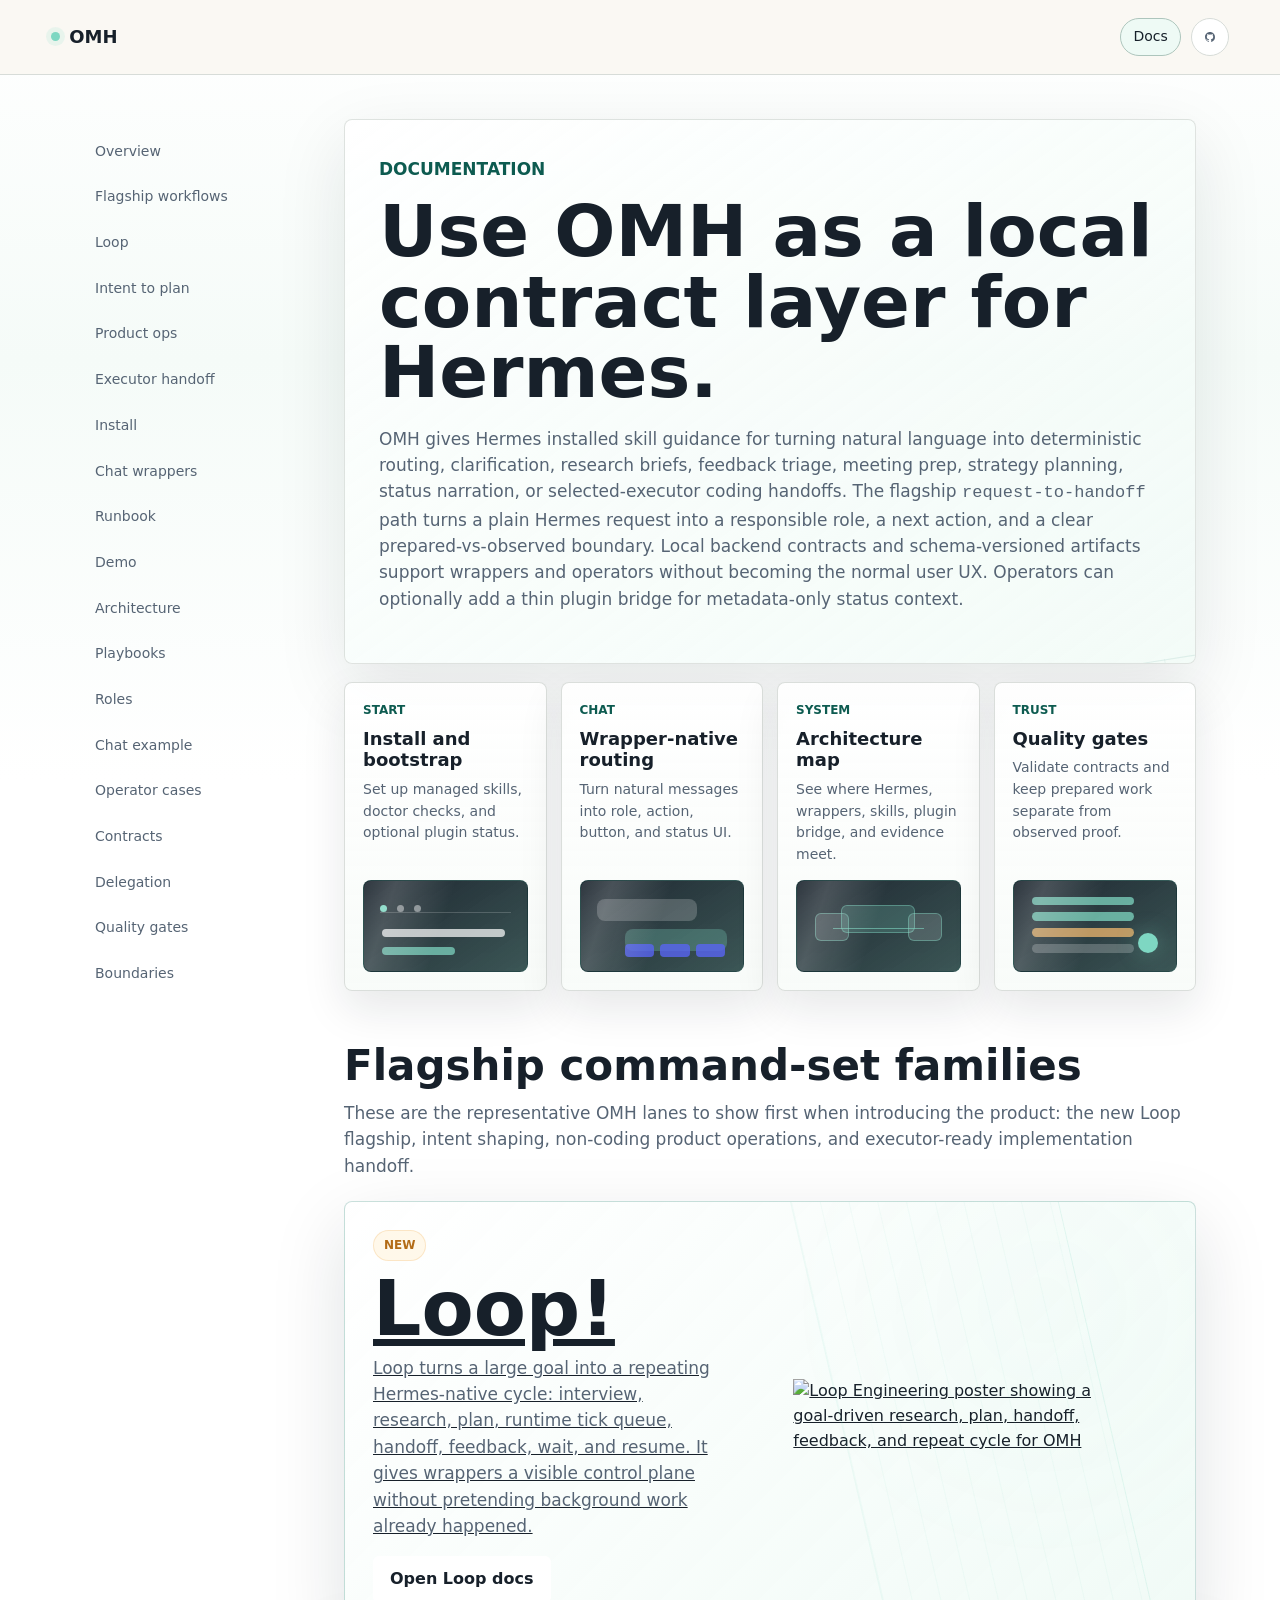
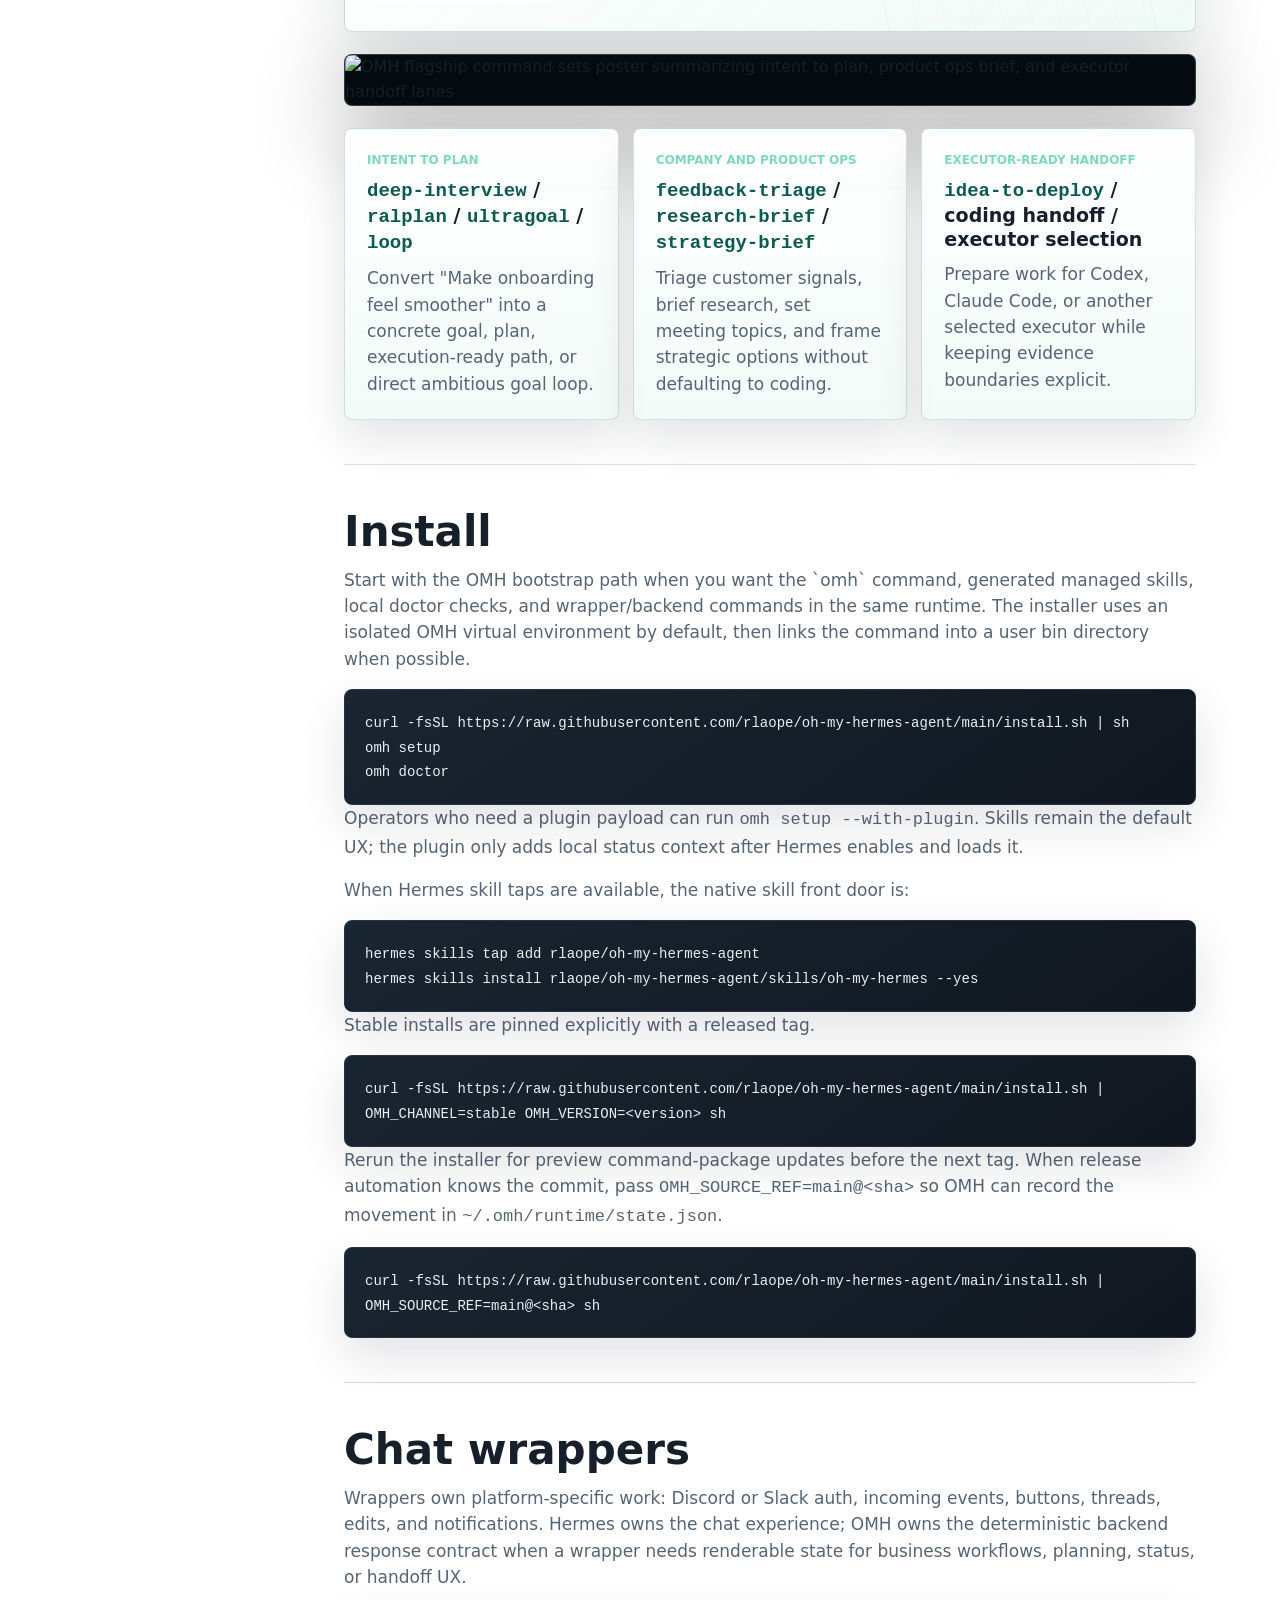
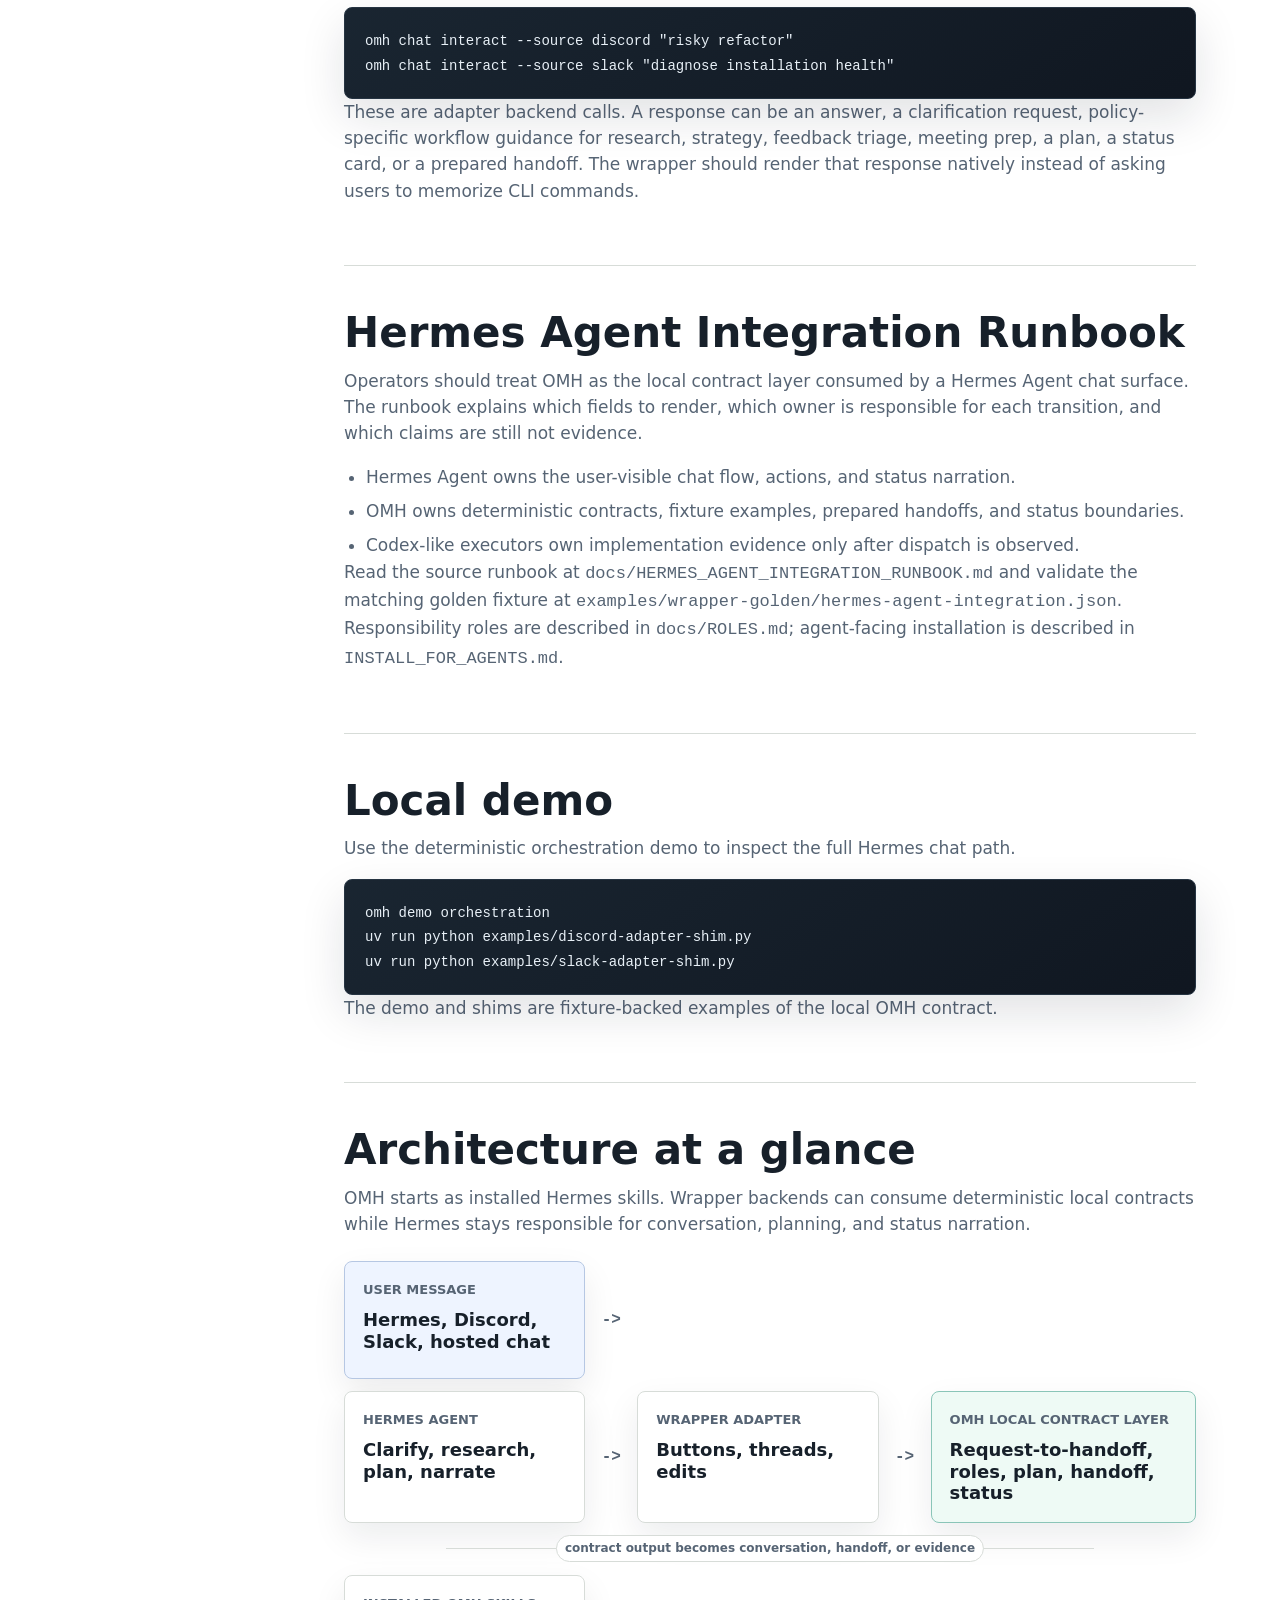
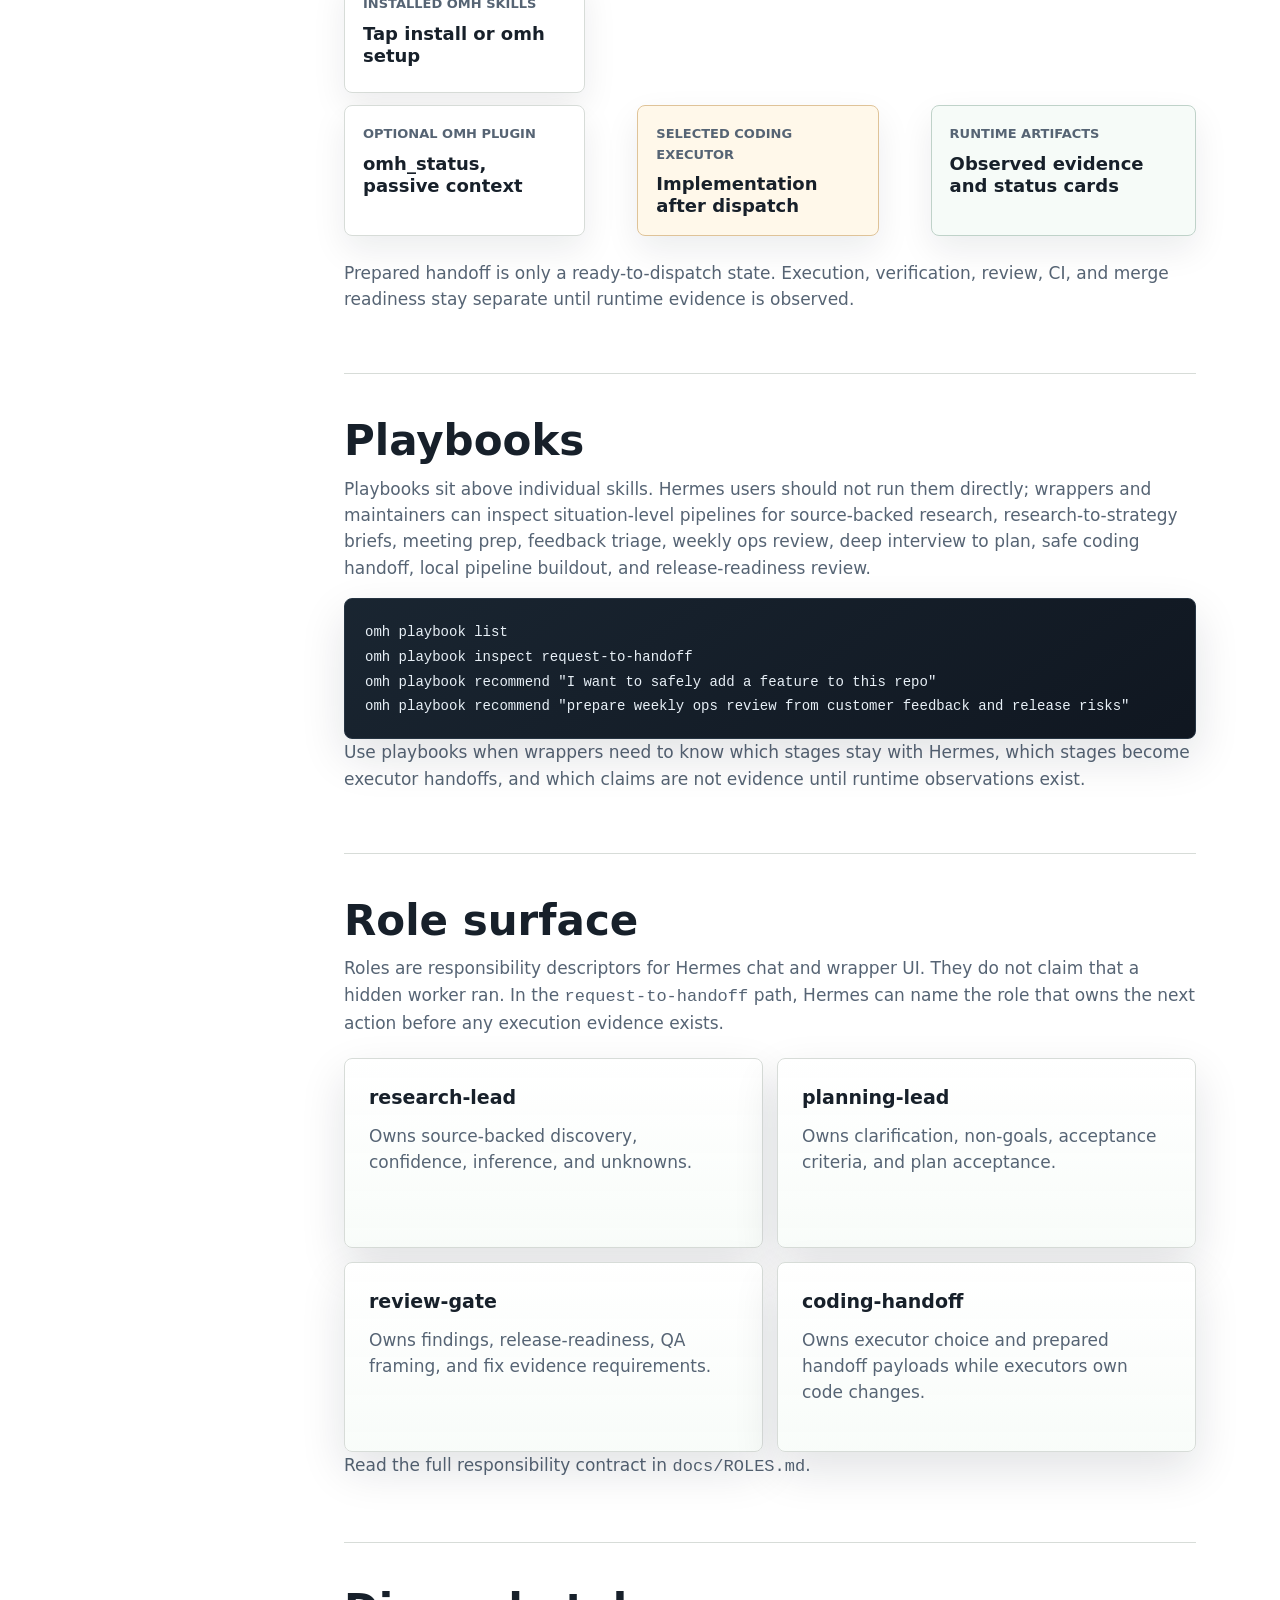
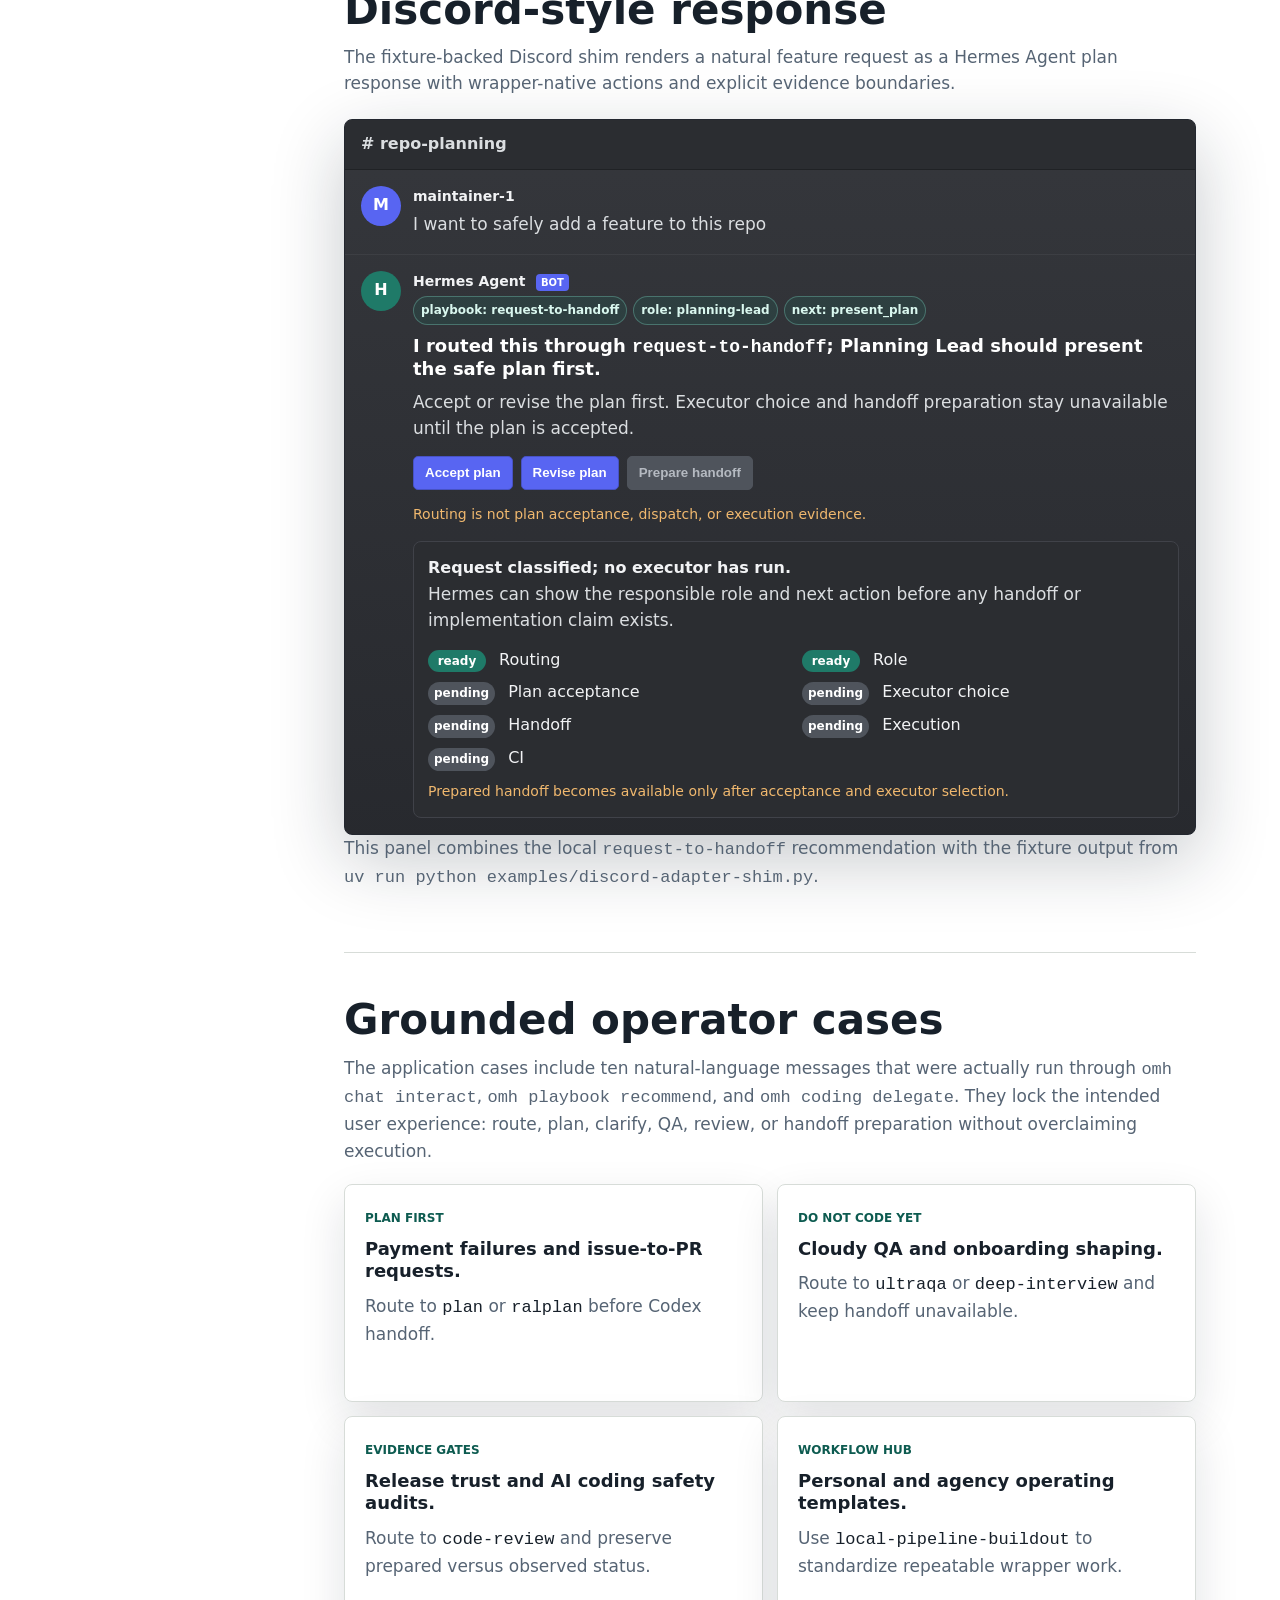
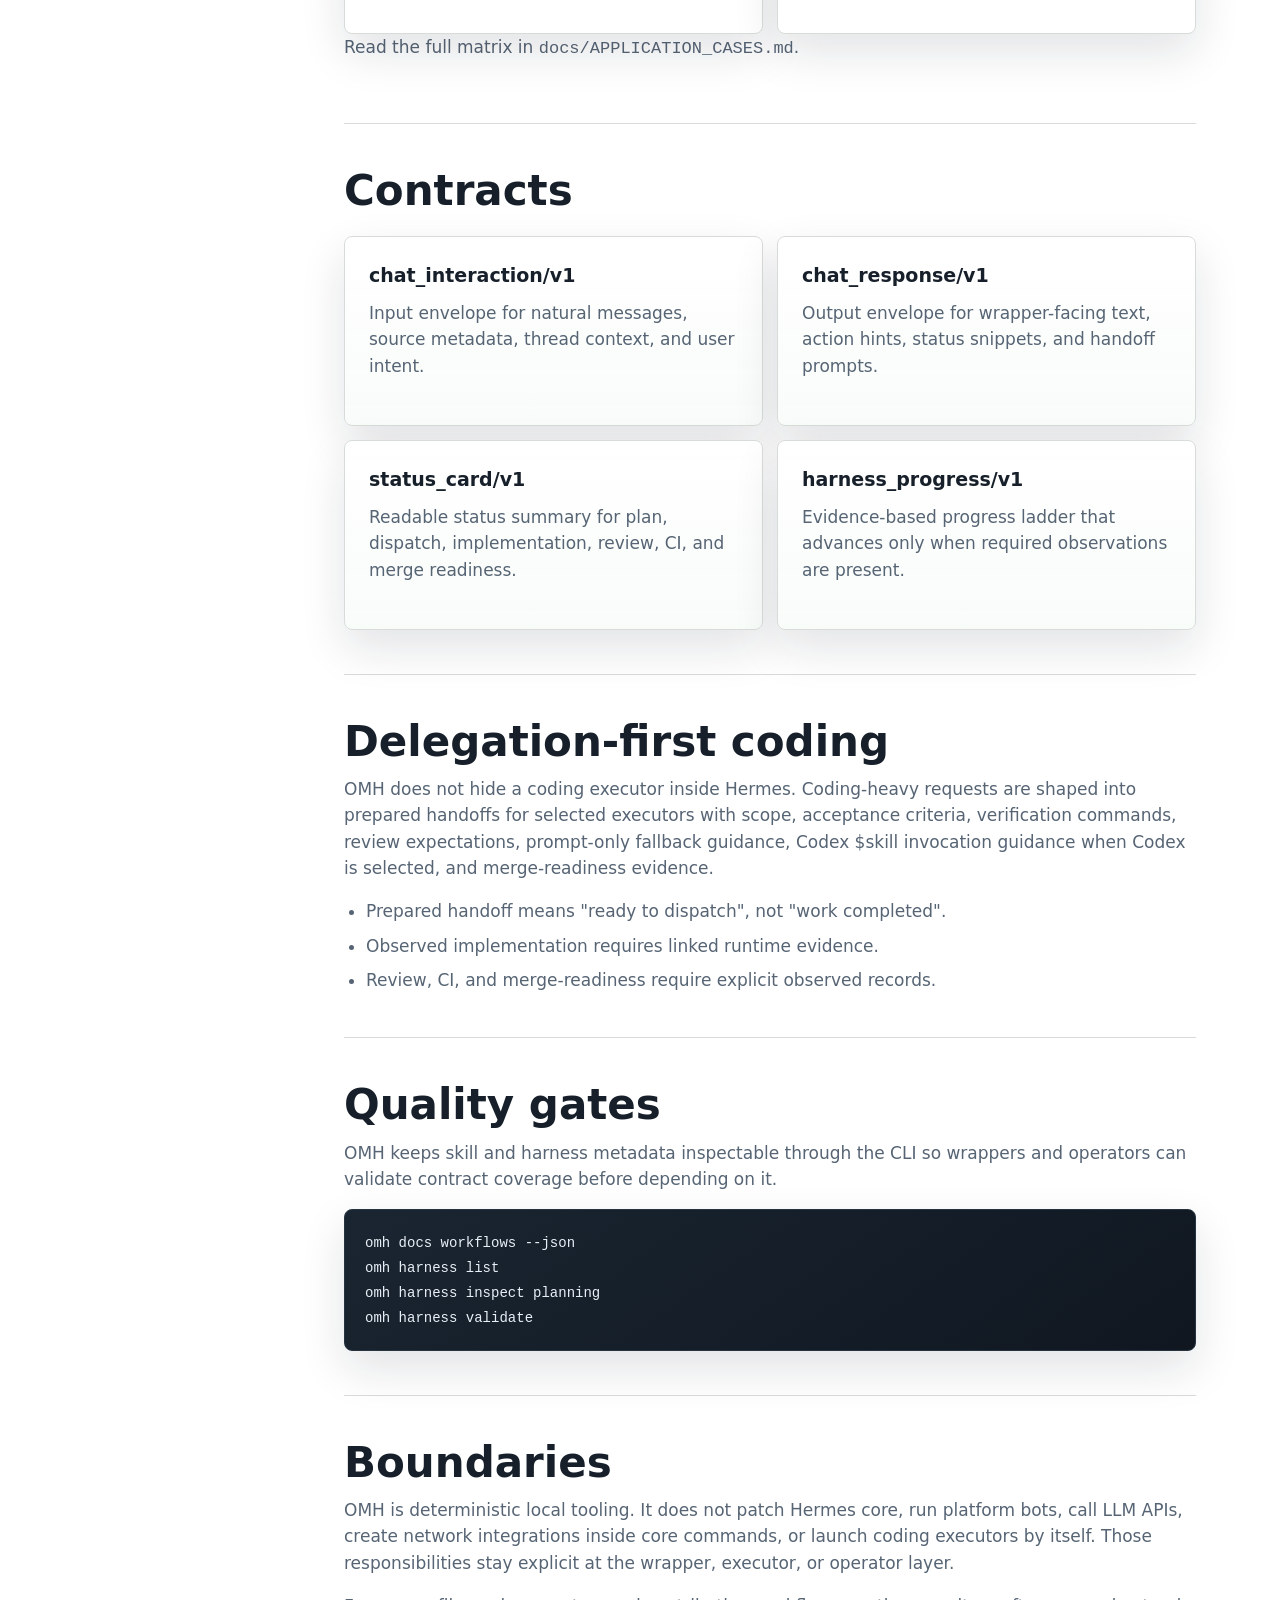
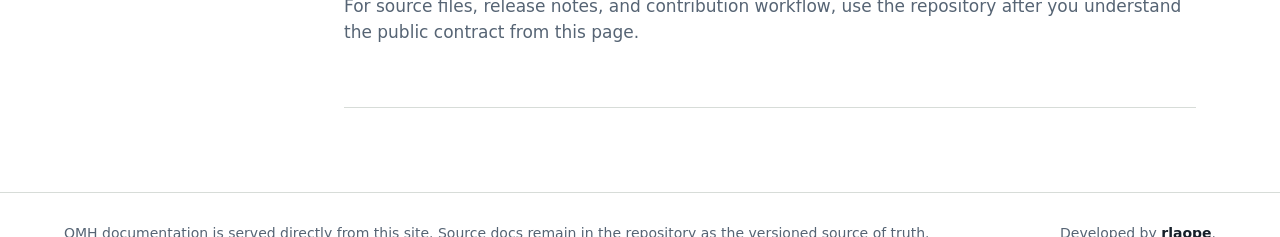
==== commit 80d7692b: "Merge pull request #74 from rlaope/codex/update-channel-ref-ux Clarify OMH update provenance" ====
--- a/site/docs/index.html
+++ b/site/docs/index.html
@@ -218,6 +218,15 @@
           <div class="command" role="region" aria-label="Stable install command" tabindex="0">
             <code>curl -fsSL https://raw.githubusercontent.com/rlaope/oh-my-hermes-agent/main/install.sh | OMH_CHANNEL=stable OMH_VERSION=&lt;version&gt; sh</code>
           </div>
+          <p>
+            Rerun the installer for preview command-package updates before the
+            next tag. When release automation knows the commit, pass
+            <code>OMH_SOURCE_REF=main@&lt;sha&gt;</code> so OMH can record the
+            movement in <code>~/.omh/runtime/state.json</code>.
+          </p>
+          <div class="command" role="region" aria-label="Preview update command" tabindex="0">
+            <code>curl -fsSL https://raw.githubusercontent.com/rlaope/oh-my-hermes-agent/main/install.sh | OMH_SOURCE_REF=main@&lt;sha&gt; sh</code>
+          </div>
         </section>
 
         <section class="docs-section" id="chat">
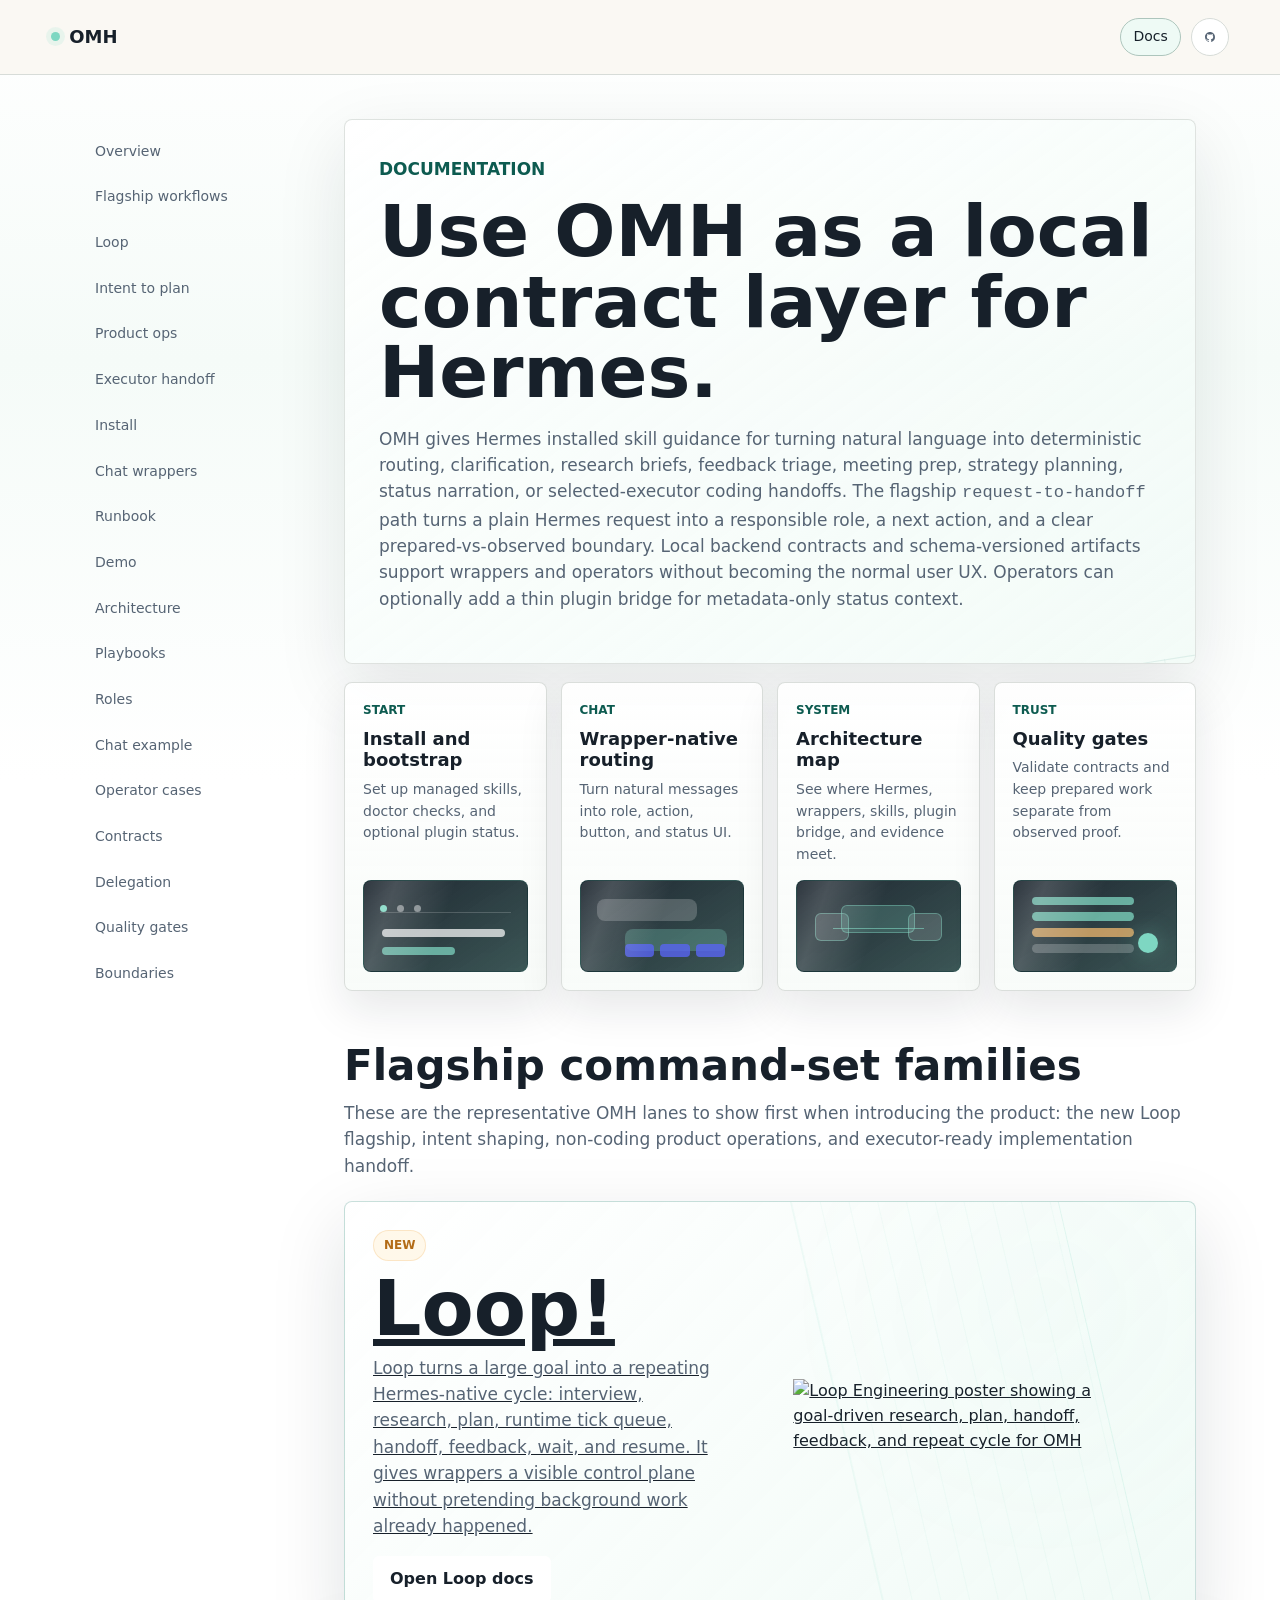
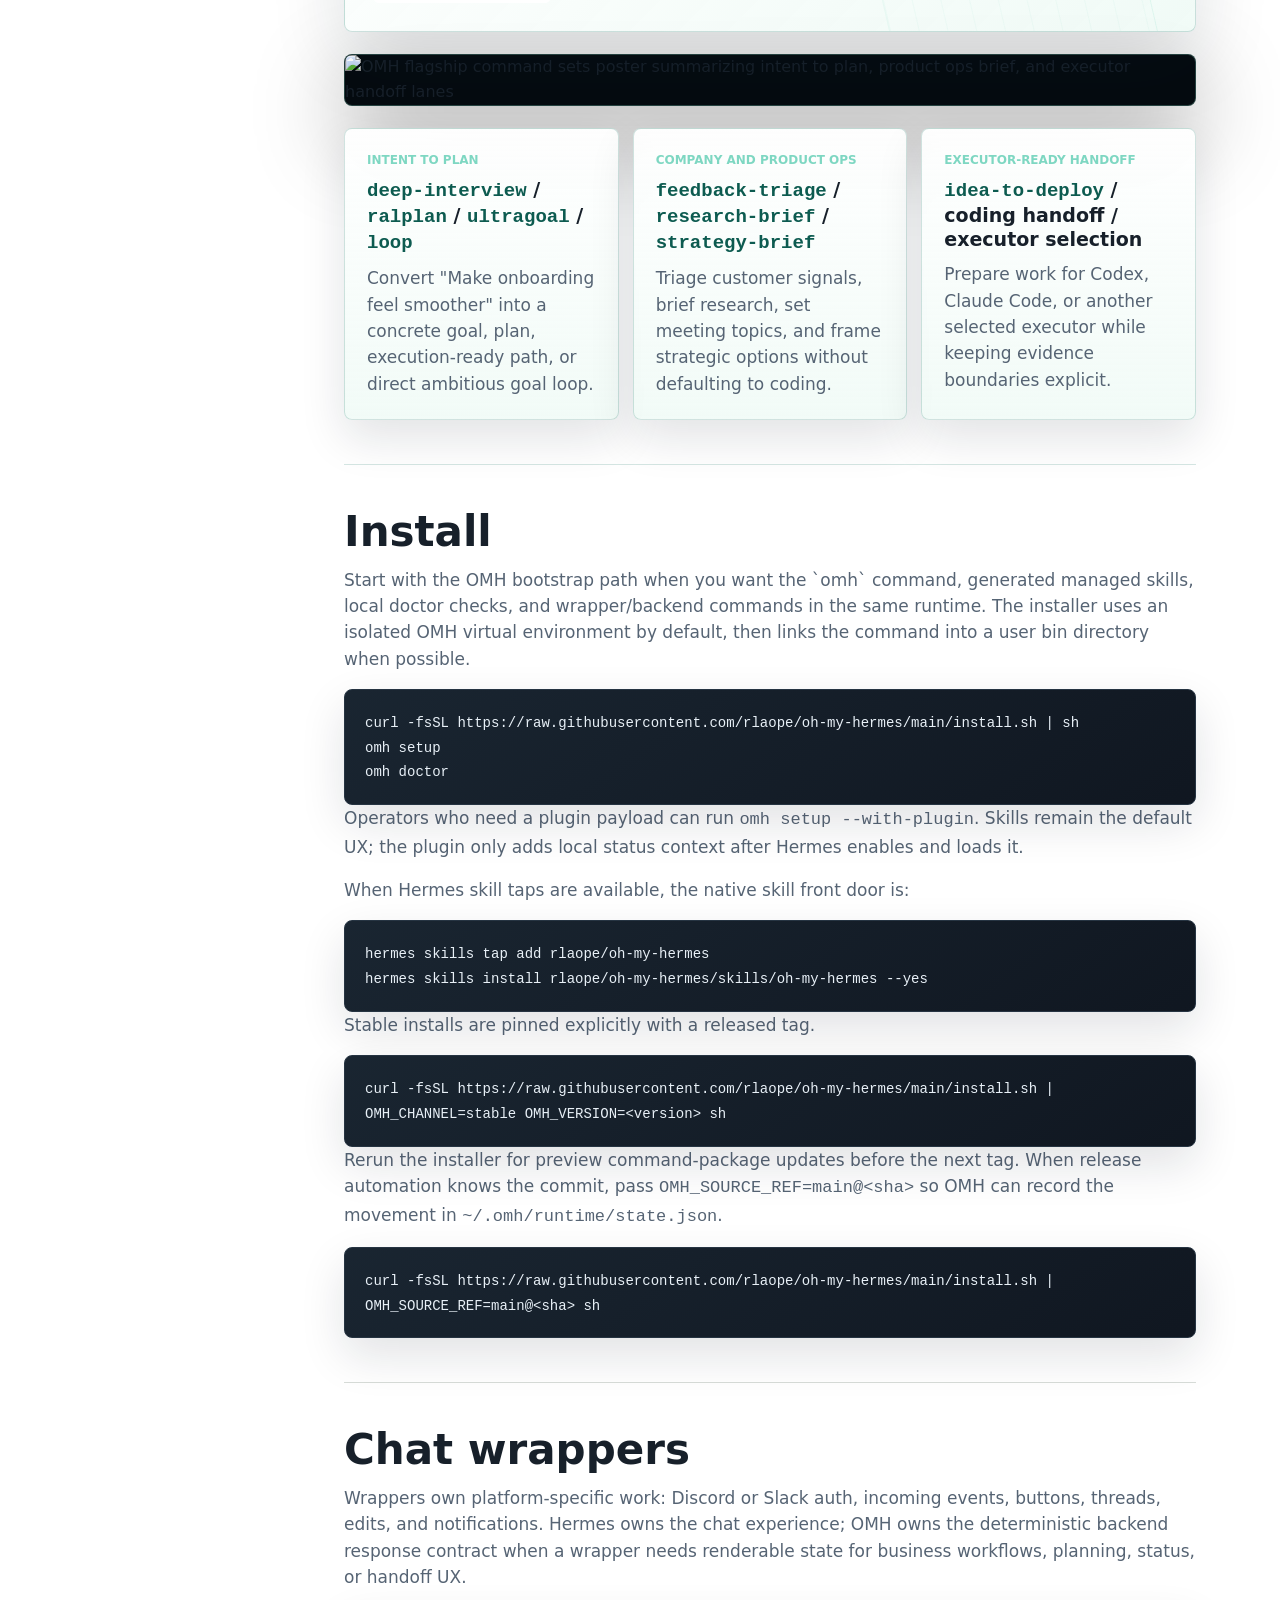
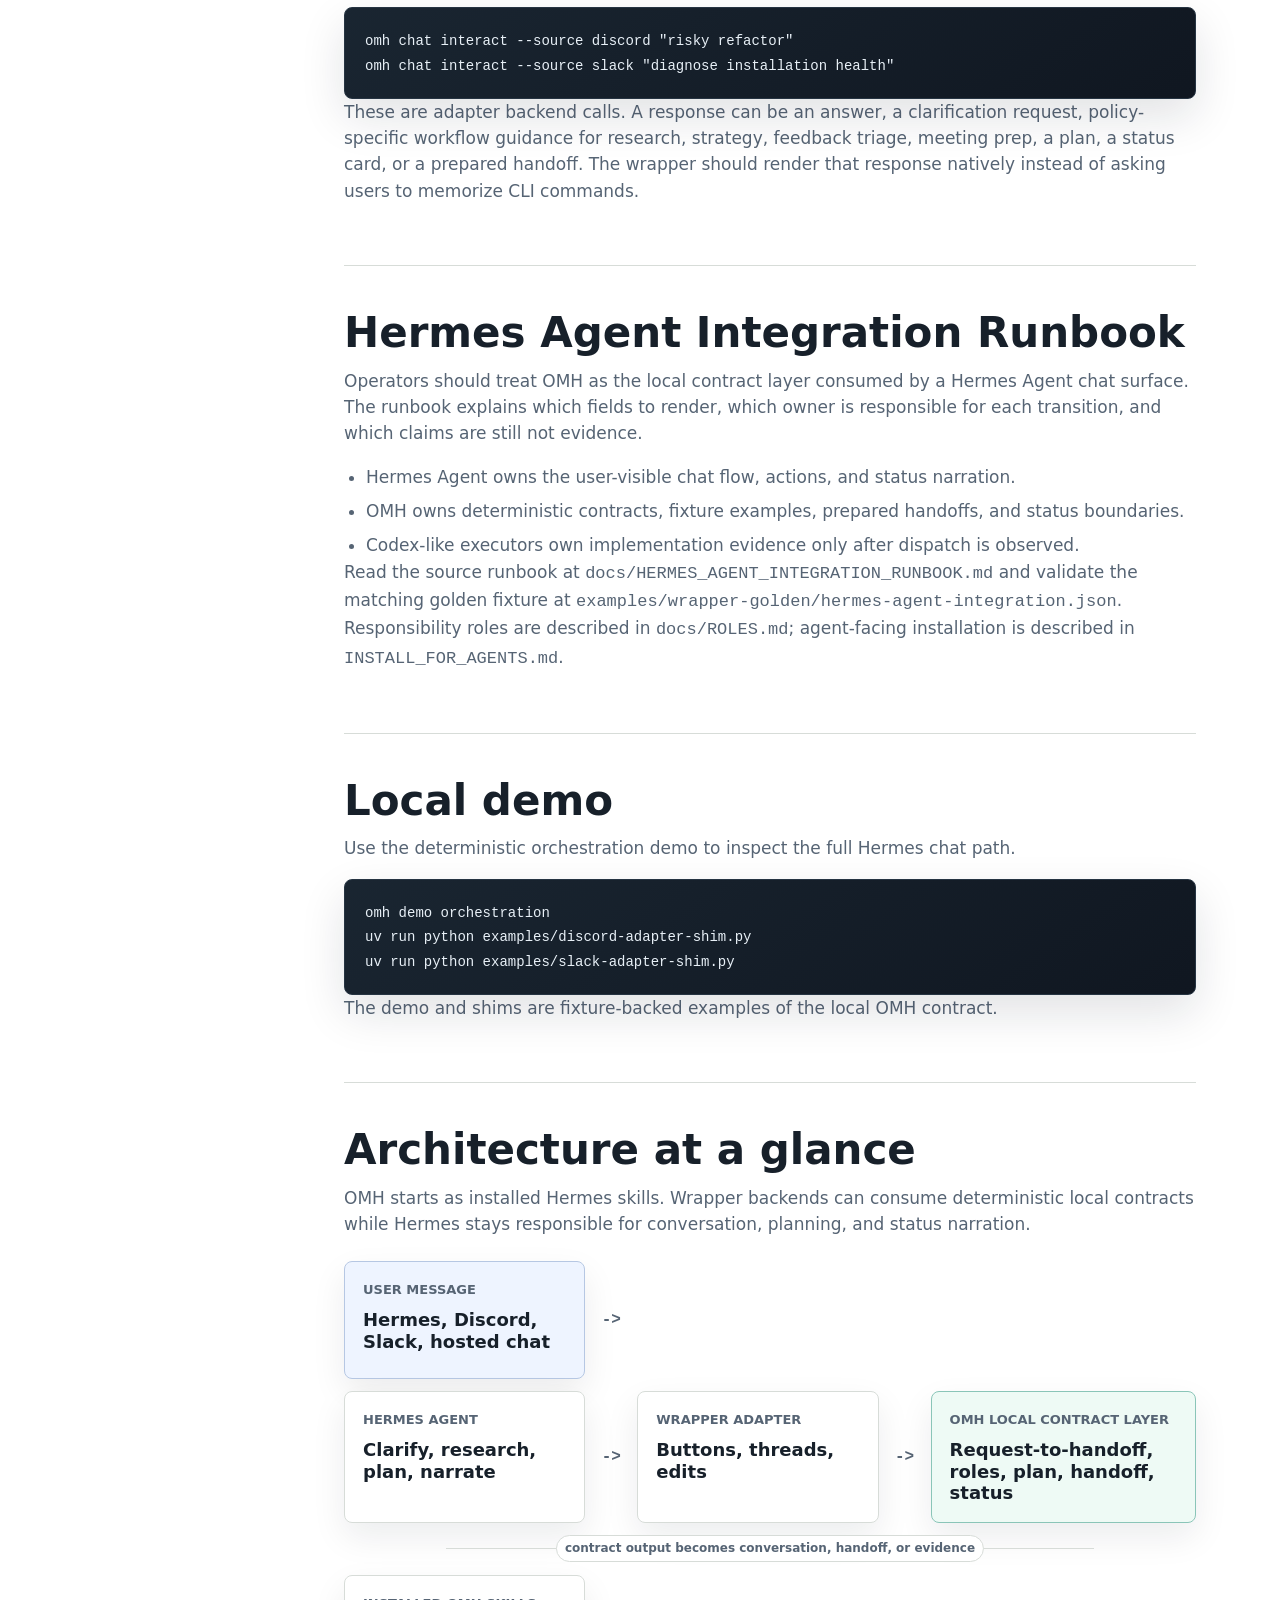
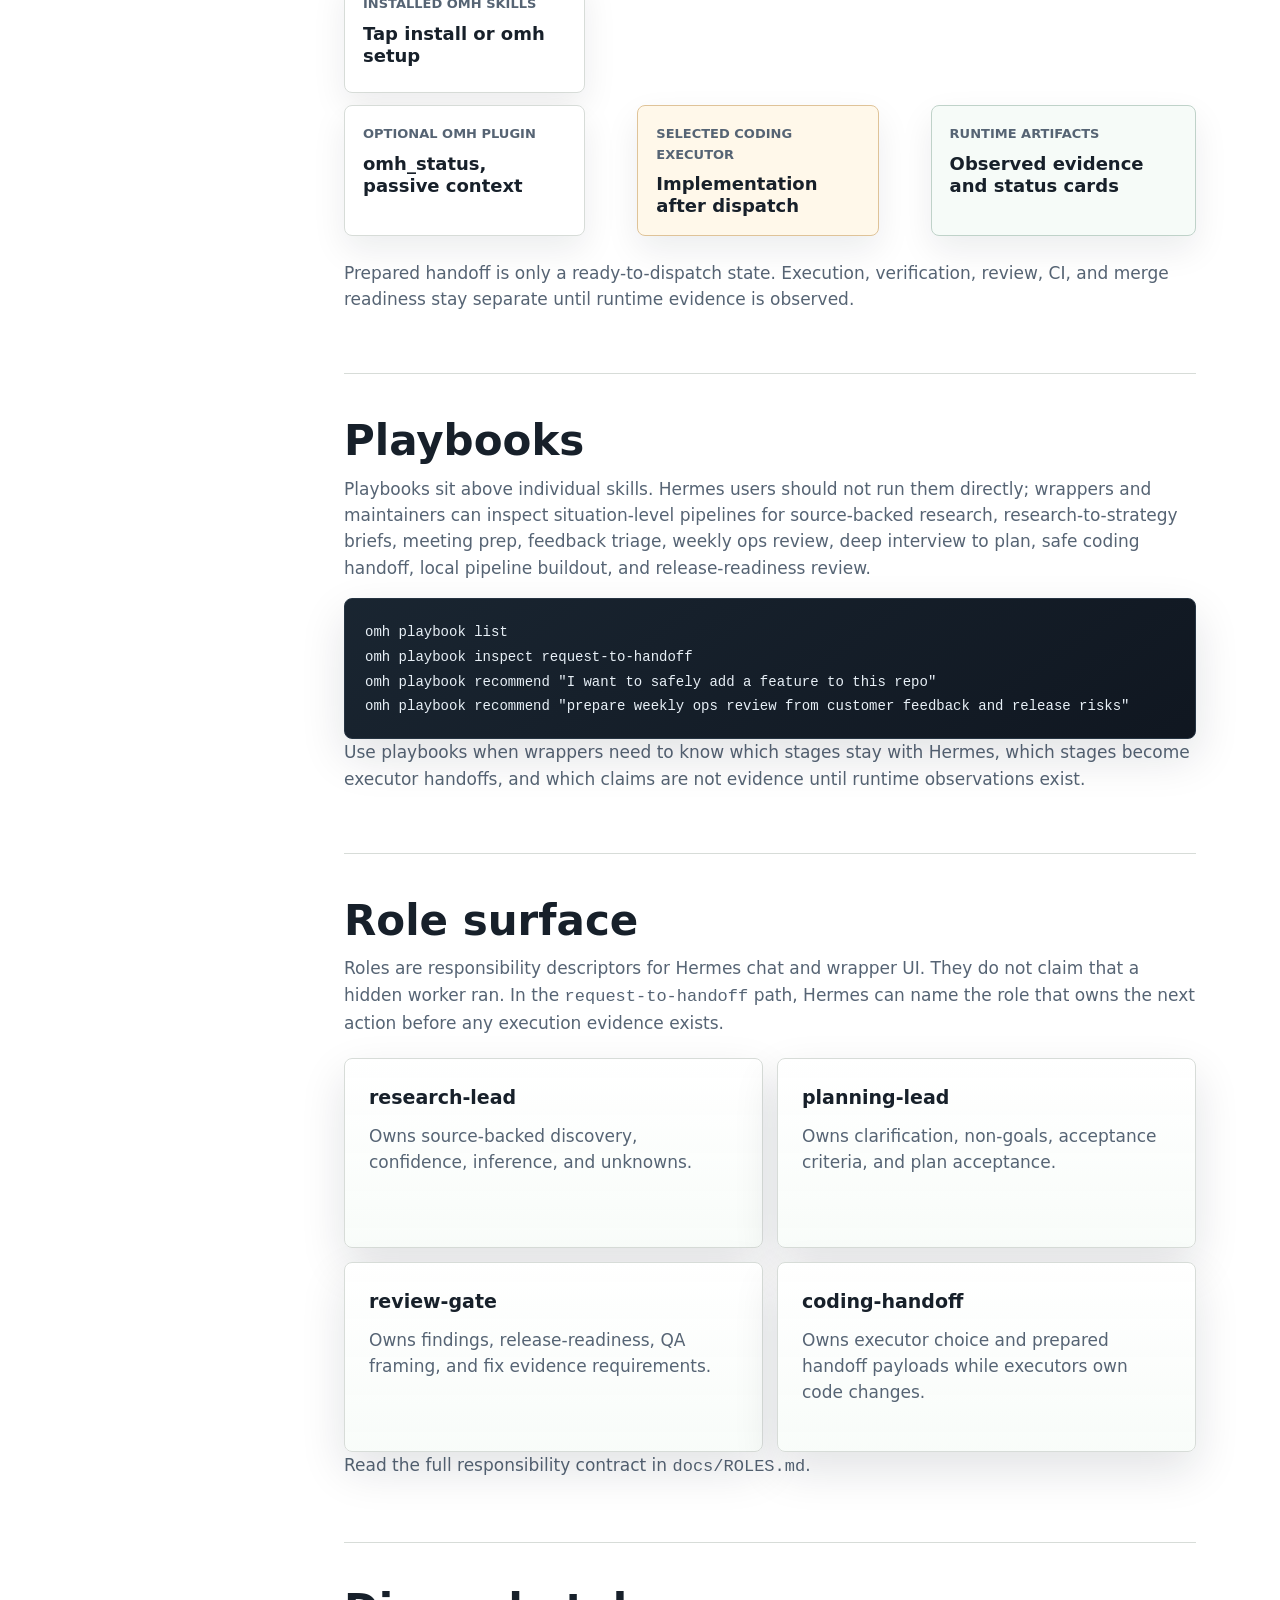
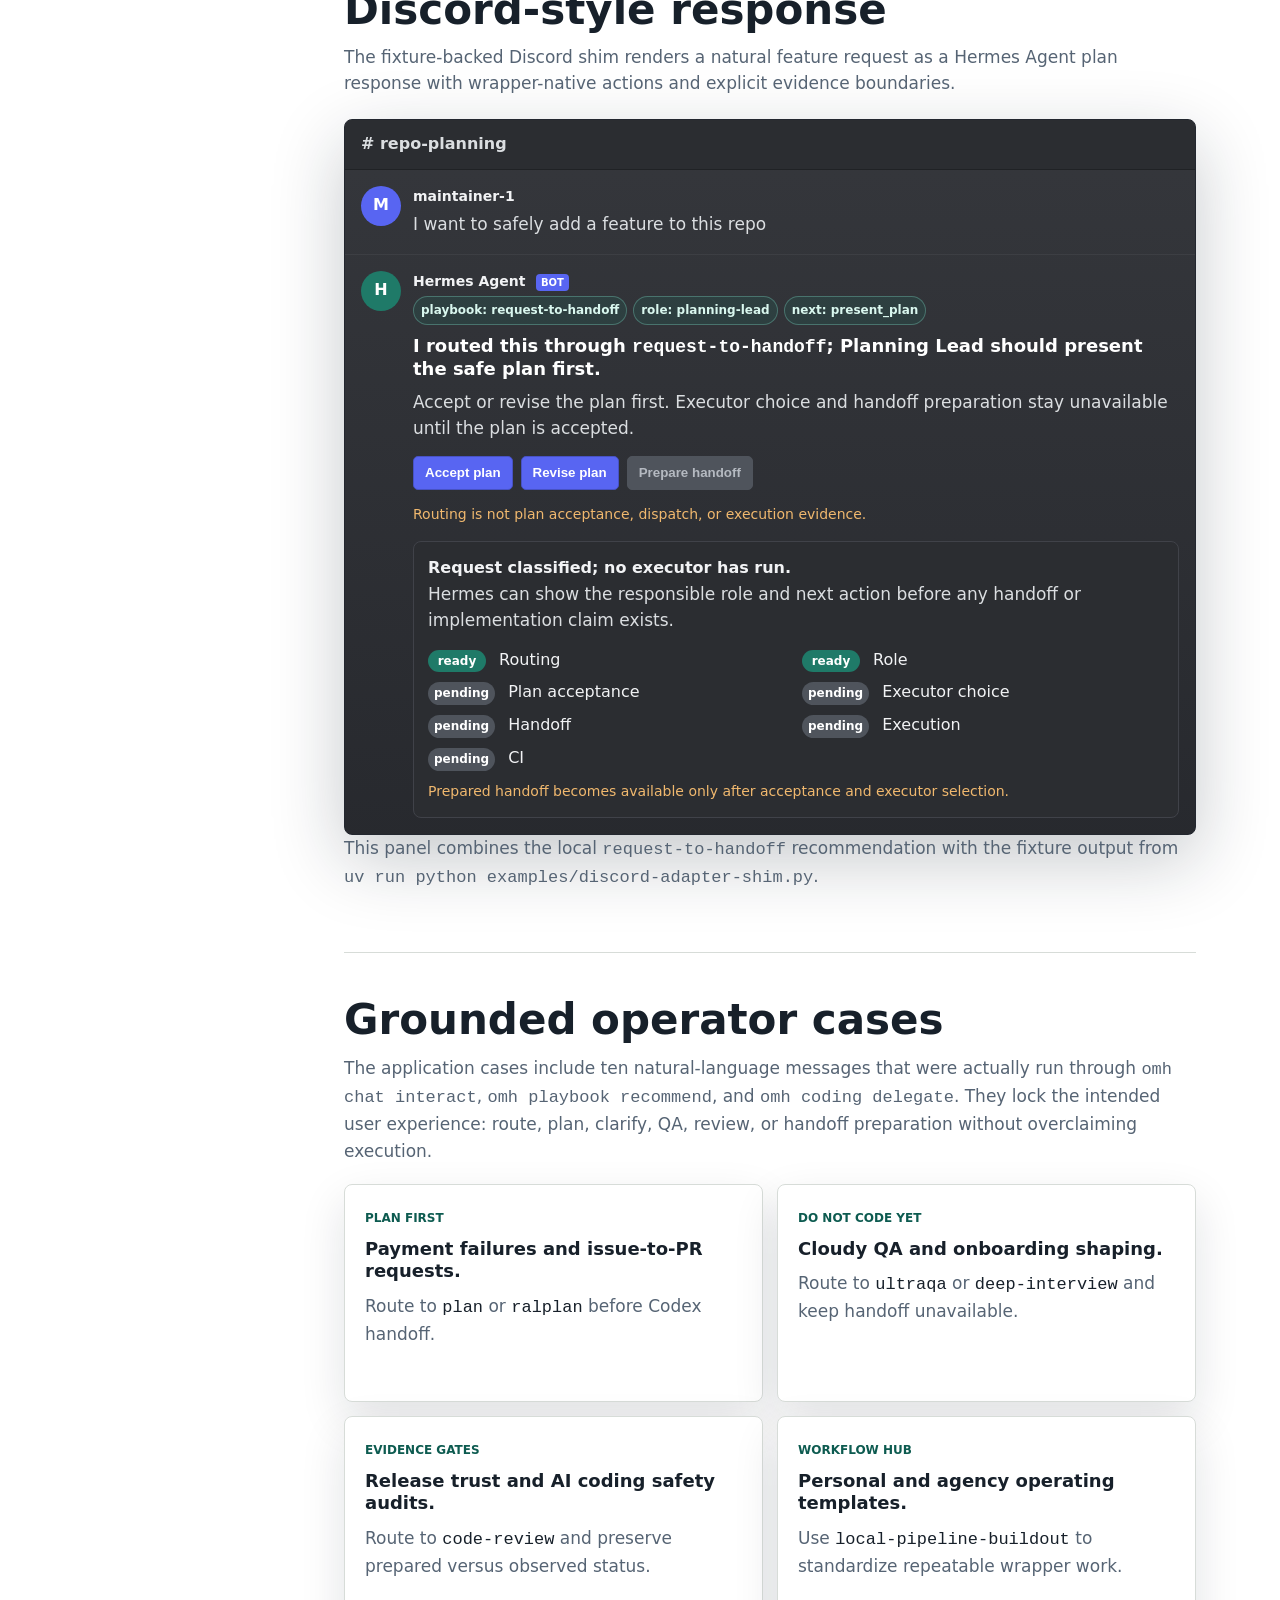
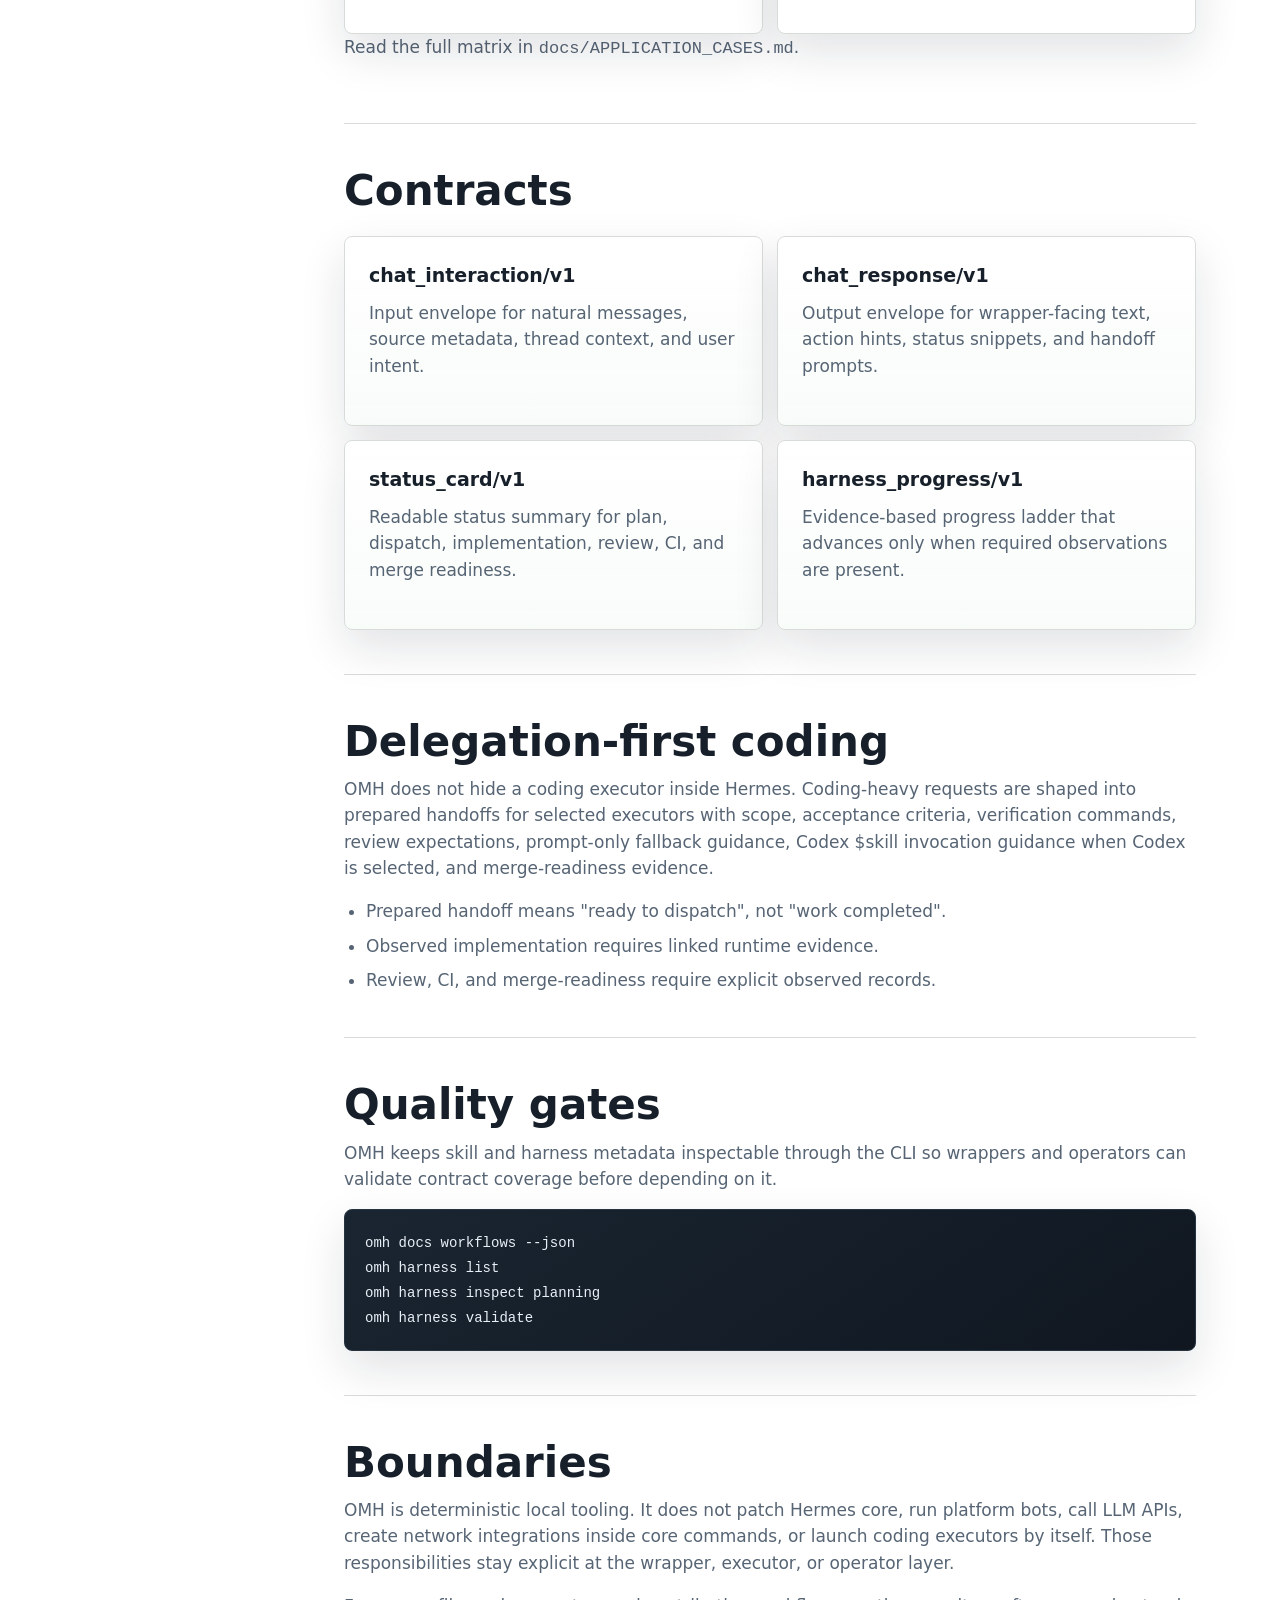
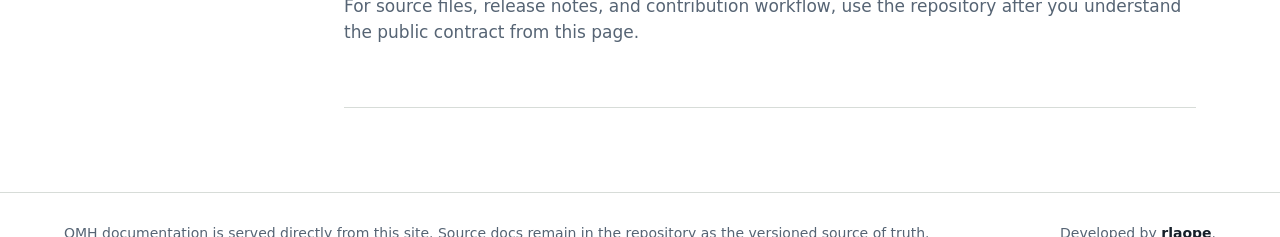
==== commit 00063b4b: "Merge pull request #81 from rlaope/codex/sync-oh-my-hermes-name Sync project naming to oh-my-hermes" ====
--- a/site/docs/index.html
+++ b/site/docs/index.html
@@ -17,7 +17,7 @@
         <a aria-current="page" href="./">Docs</a>
         <a
           class="nav__icon"
-          href="https://github.com/rlaope/oh-my-hermes-agent"
+          href="https://github.com/rlaope/oh-my-hermes"
           aria-label="Open OMH repository on GitHub"
           title="GitHub repository"
         >
@@ -195,7 +195,7 @@
             bin directory when possible.
           </p>
           <div class="command" role="region" aria-label="Bootstrap commands" tabindex="0">
-            <code>curl -fsSL https://raw.githubusercontent.com/rlaope/oh-my-hermes-agent/main/install.sh | sh
+            <code>curl -fsSL https://raw.githubusercontent.com/rlaope/oh-my-hermes/main/install.sh | sh
 omh setup
 omh doctor</code>
           </div>
@@ -209,14 +209,14 @@
             When Hermes skill taps are available, the native skill front door is:
           </p>
           <div class="command" role="region" aria-label="Hermes skill install commands" tabindex="0">
-            <code>hermes skills tap add rlaope/oh-my-hermes-agent
-hermes skills install rlaope/oh-my-hermes-agent/skills/oh-my-hermes --yes</code>
+            <code>hermes skills tap add rlaope/oh-my-hermes
+hermes skills install rlaope/oh-my-hermes/skills/oh-my-hermes --yes</code>
           </div>
           <p>
             Stable installs are pinned explicitly with a released tag.
           </p>
           <div class="command" role="region" aria-label="Stable install command" tabindex="0">
-            <code>curl -fsSL https://raw.githubusercontent.com/rlaope/oh-my-hermes-agent/main/install.sh | OMH_CHANNEL=stable OMH_VERSION=&lt;version&gt; sh</code>
+            <code>curl -fsSL https://raw.githubusercontent.com/rlaope/oh-my-hermes/main/install.sh | OMH_CHANNEL=stable OMH_VERSION=&lt;version&gt; sh</code>
           </div>
           <p>
             Rerun the installer for preview command-package updates before the
@@ -225,7 +225,7 @@
             movement in <code>~/.omh/runtime/state.json</code>.
           </p>
           <div class="command" role="region" aria-label="Preview update command" tabindex="0">
-            <code>curl -fsSL https://raw.githubusercontent.com/rlaope/oh-my-hermes-agent/main/install.sh | OMH_SOURCE_REF=main@&lt;sha&gt; sh</code>
+            <code>curl -fsSL https://raw.githubusercontent.com/rlaope/oh-my-hermes/main/install.sh | OMH_SOURCE_REF=main@&lt;sha&gt; sh</code>
           </div>
         </section>
 
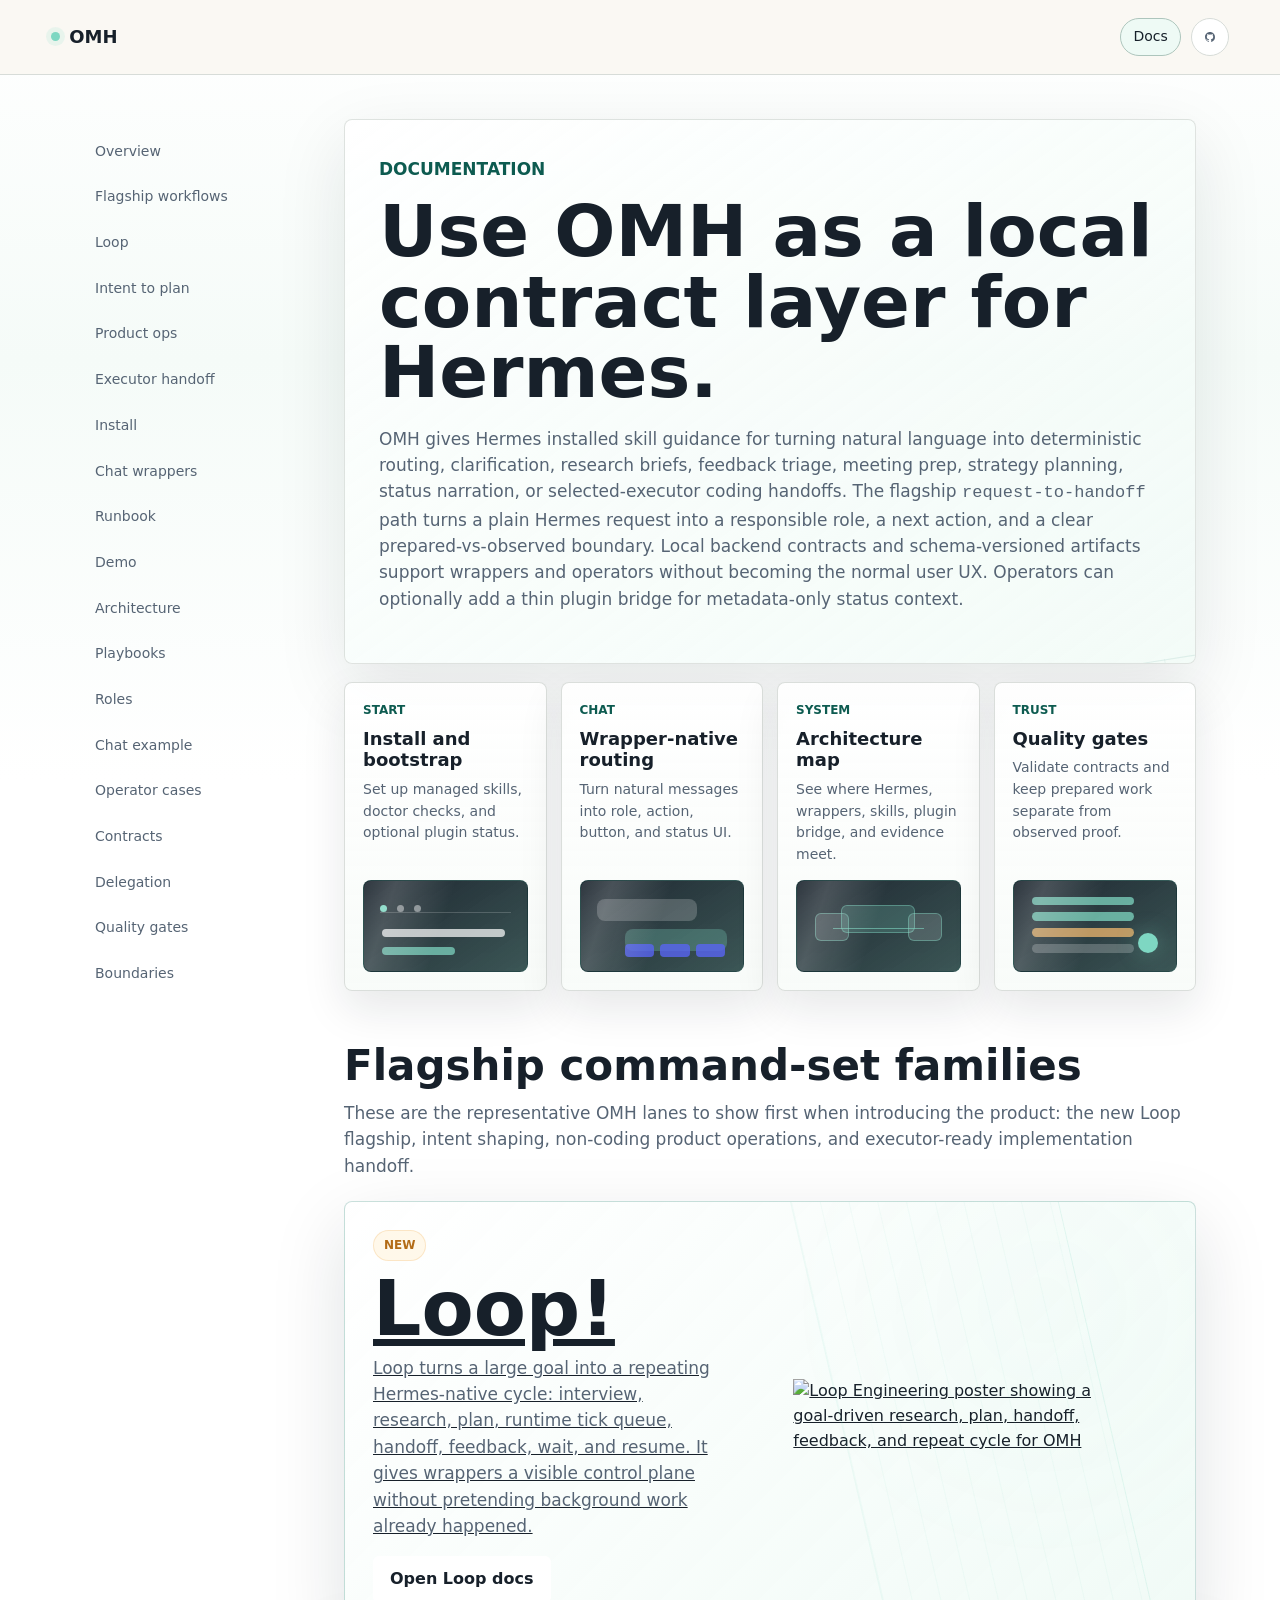
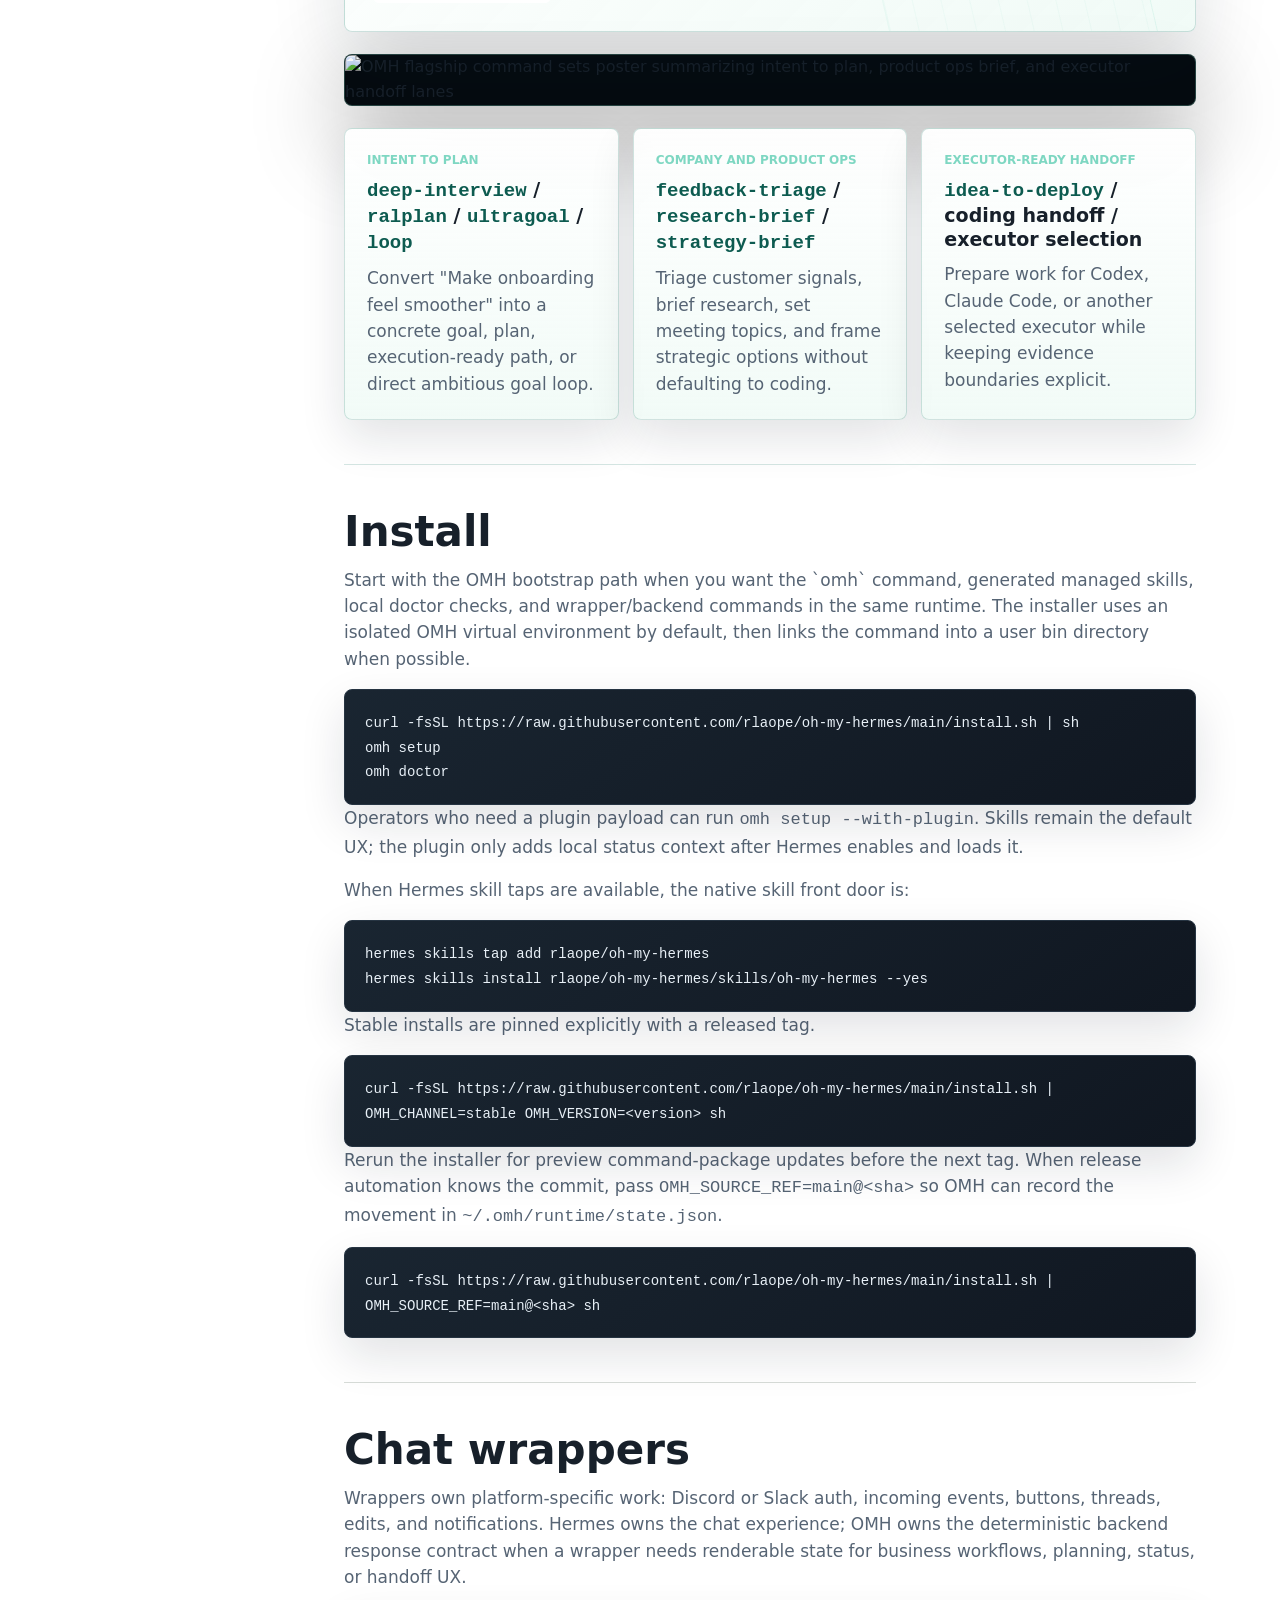
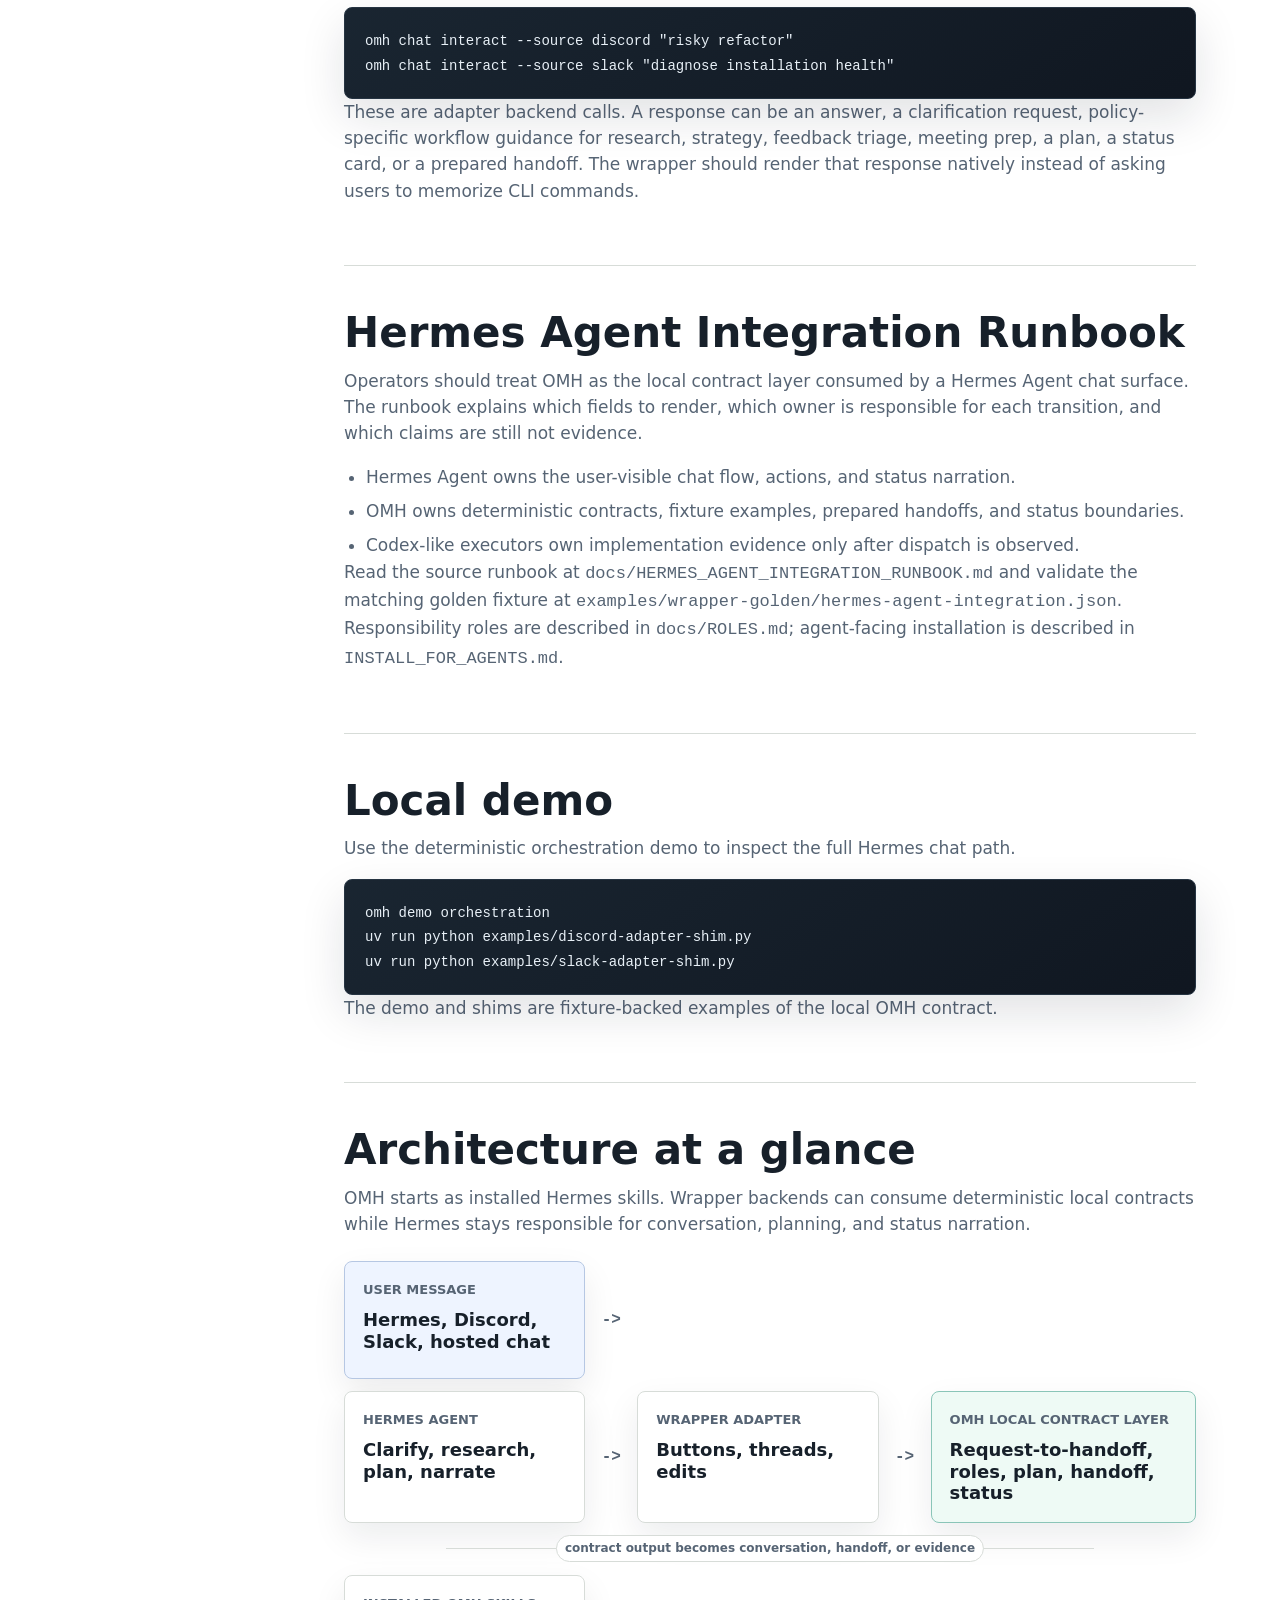
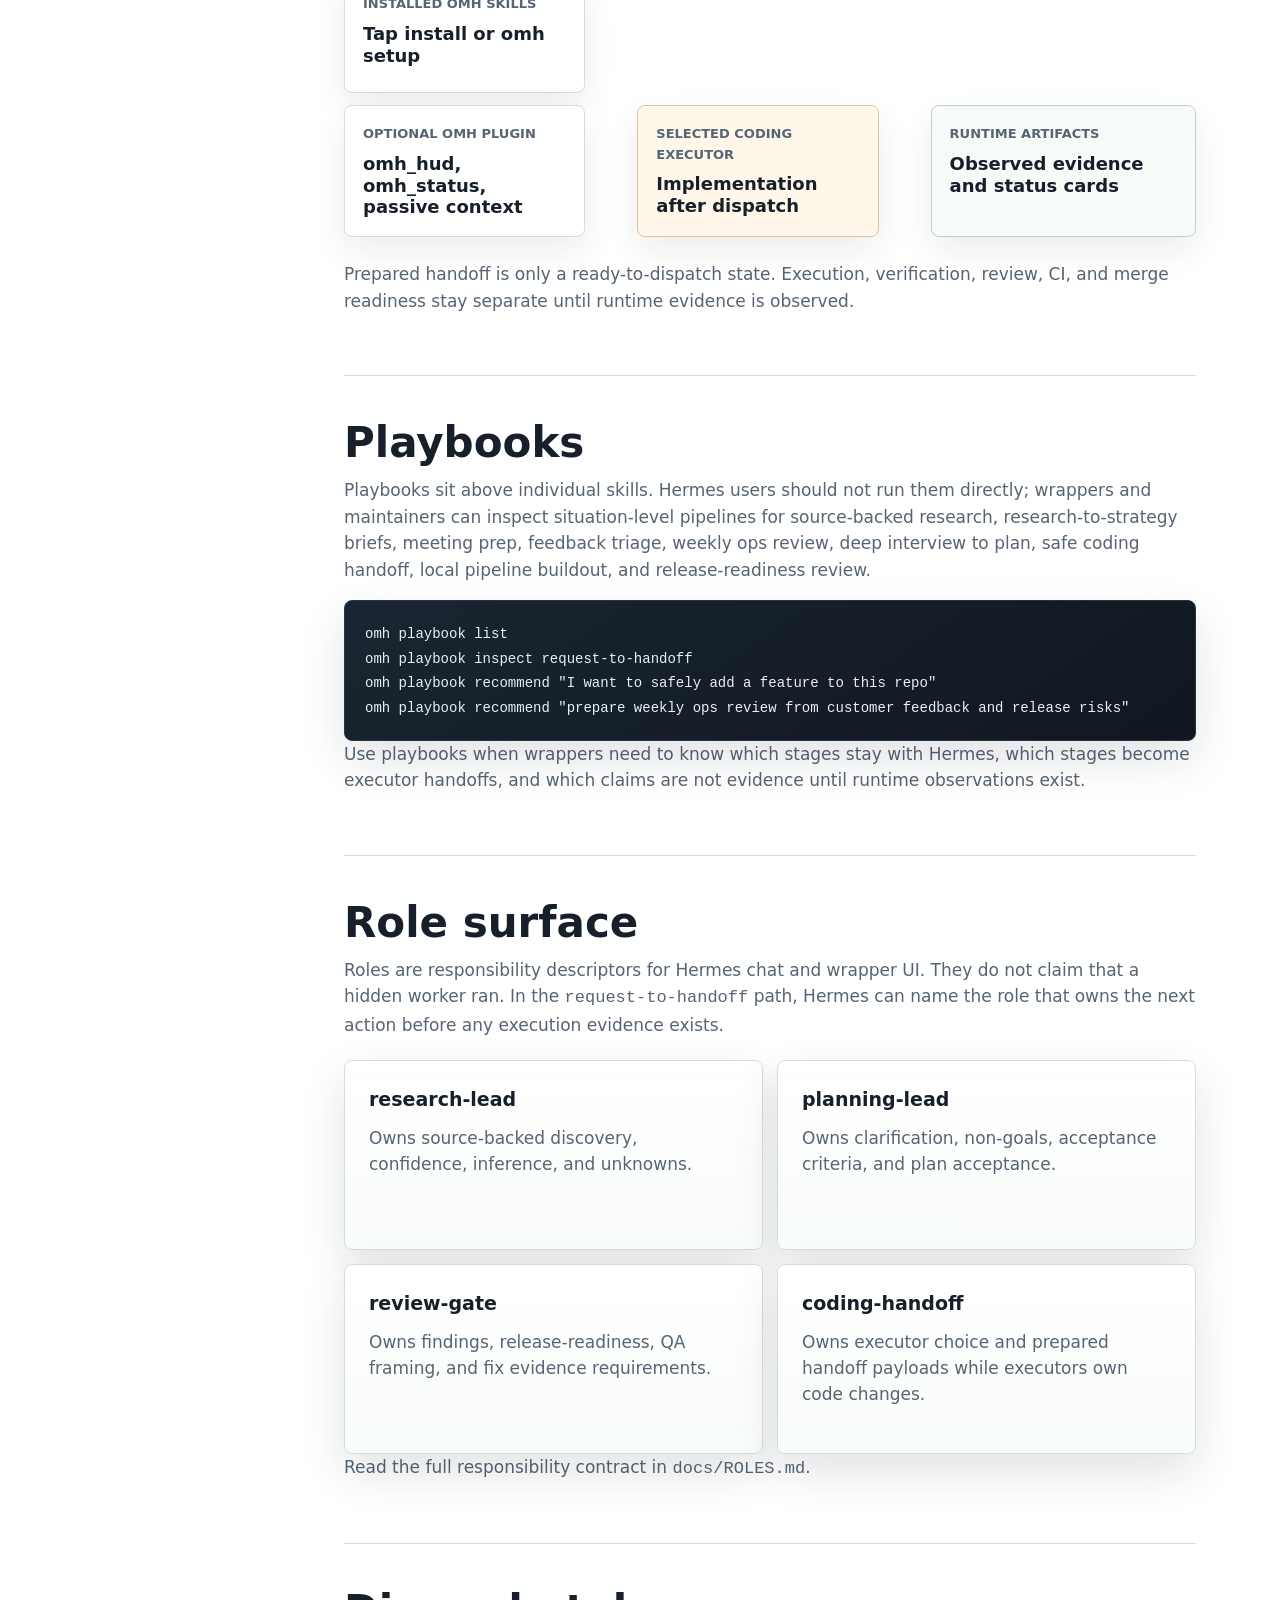
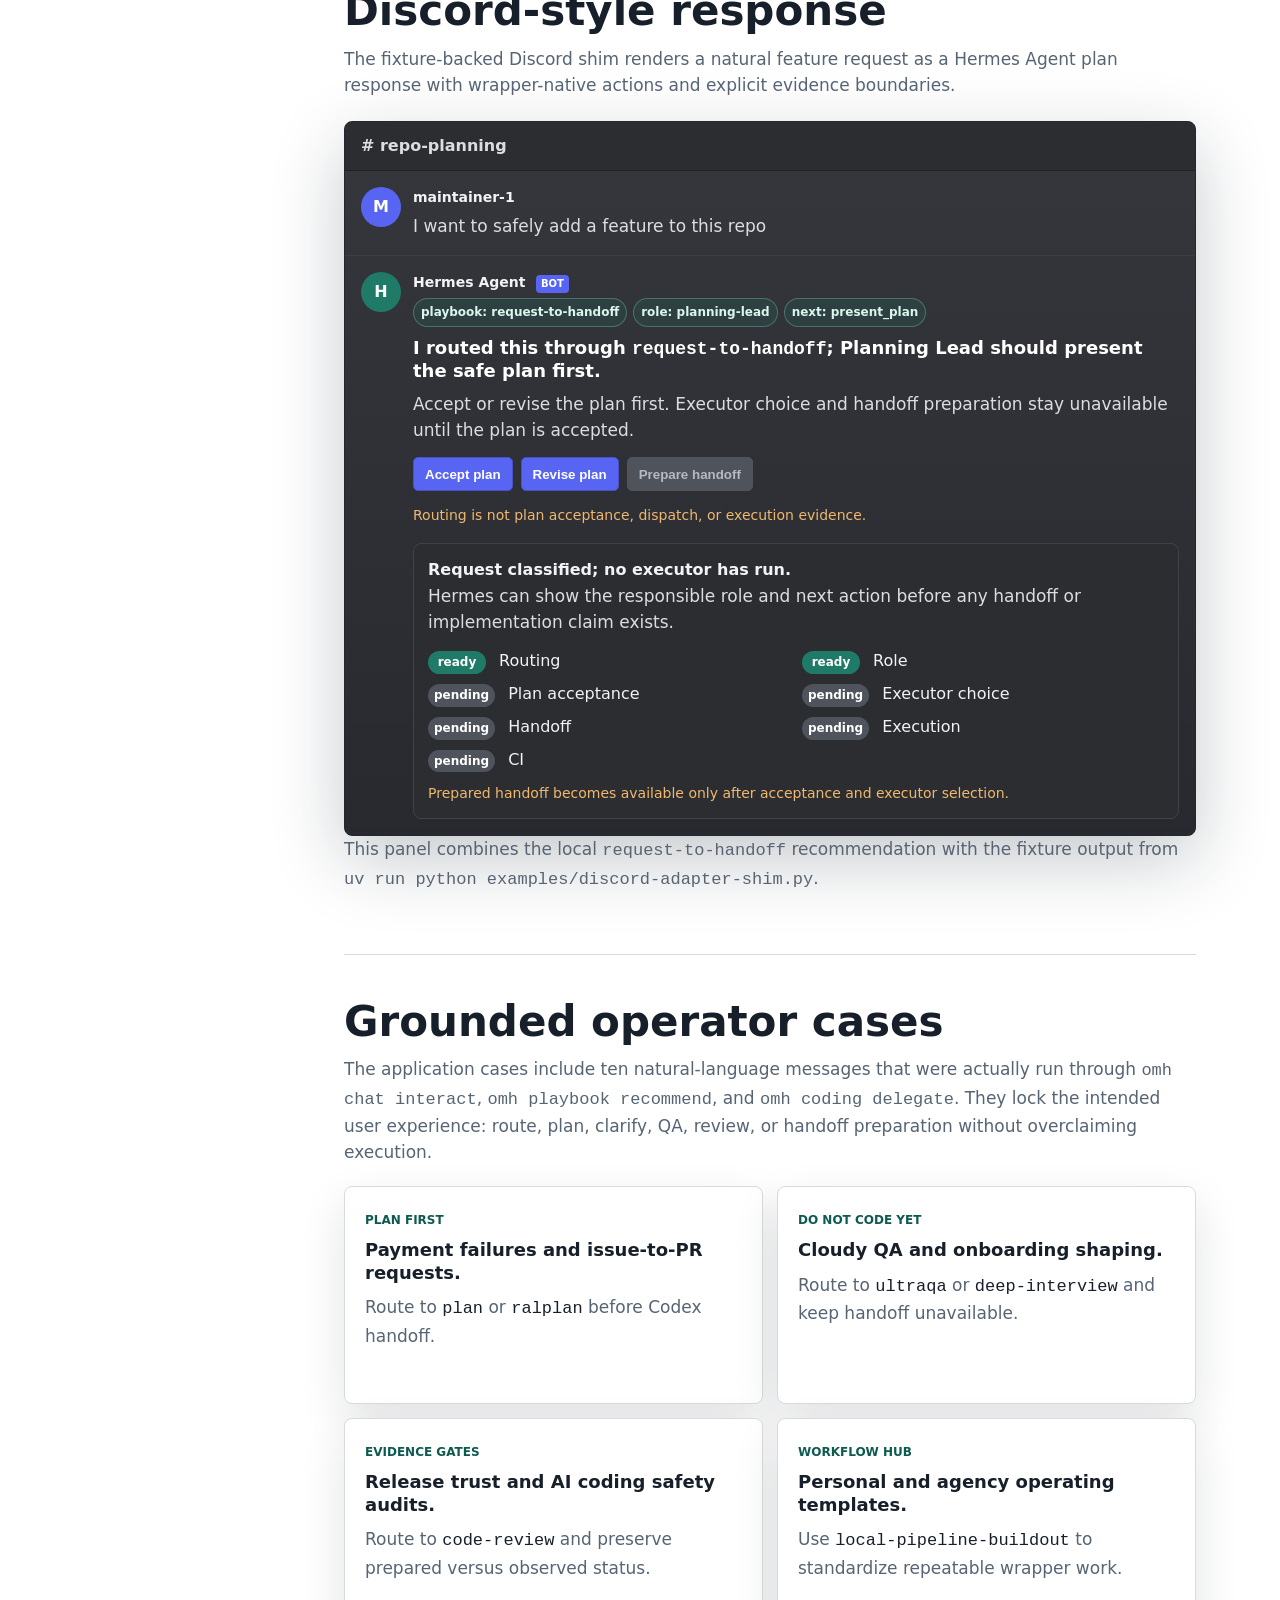
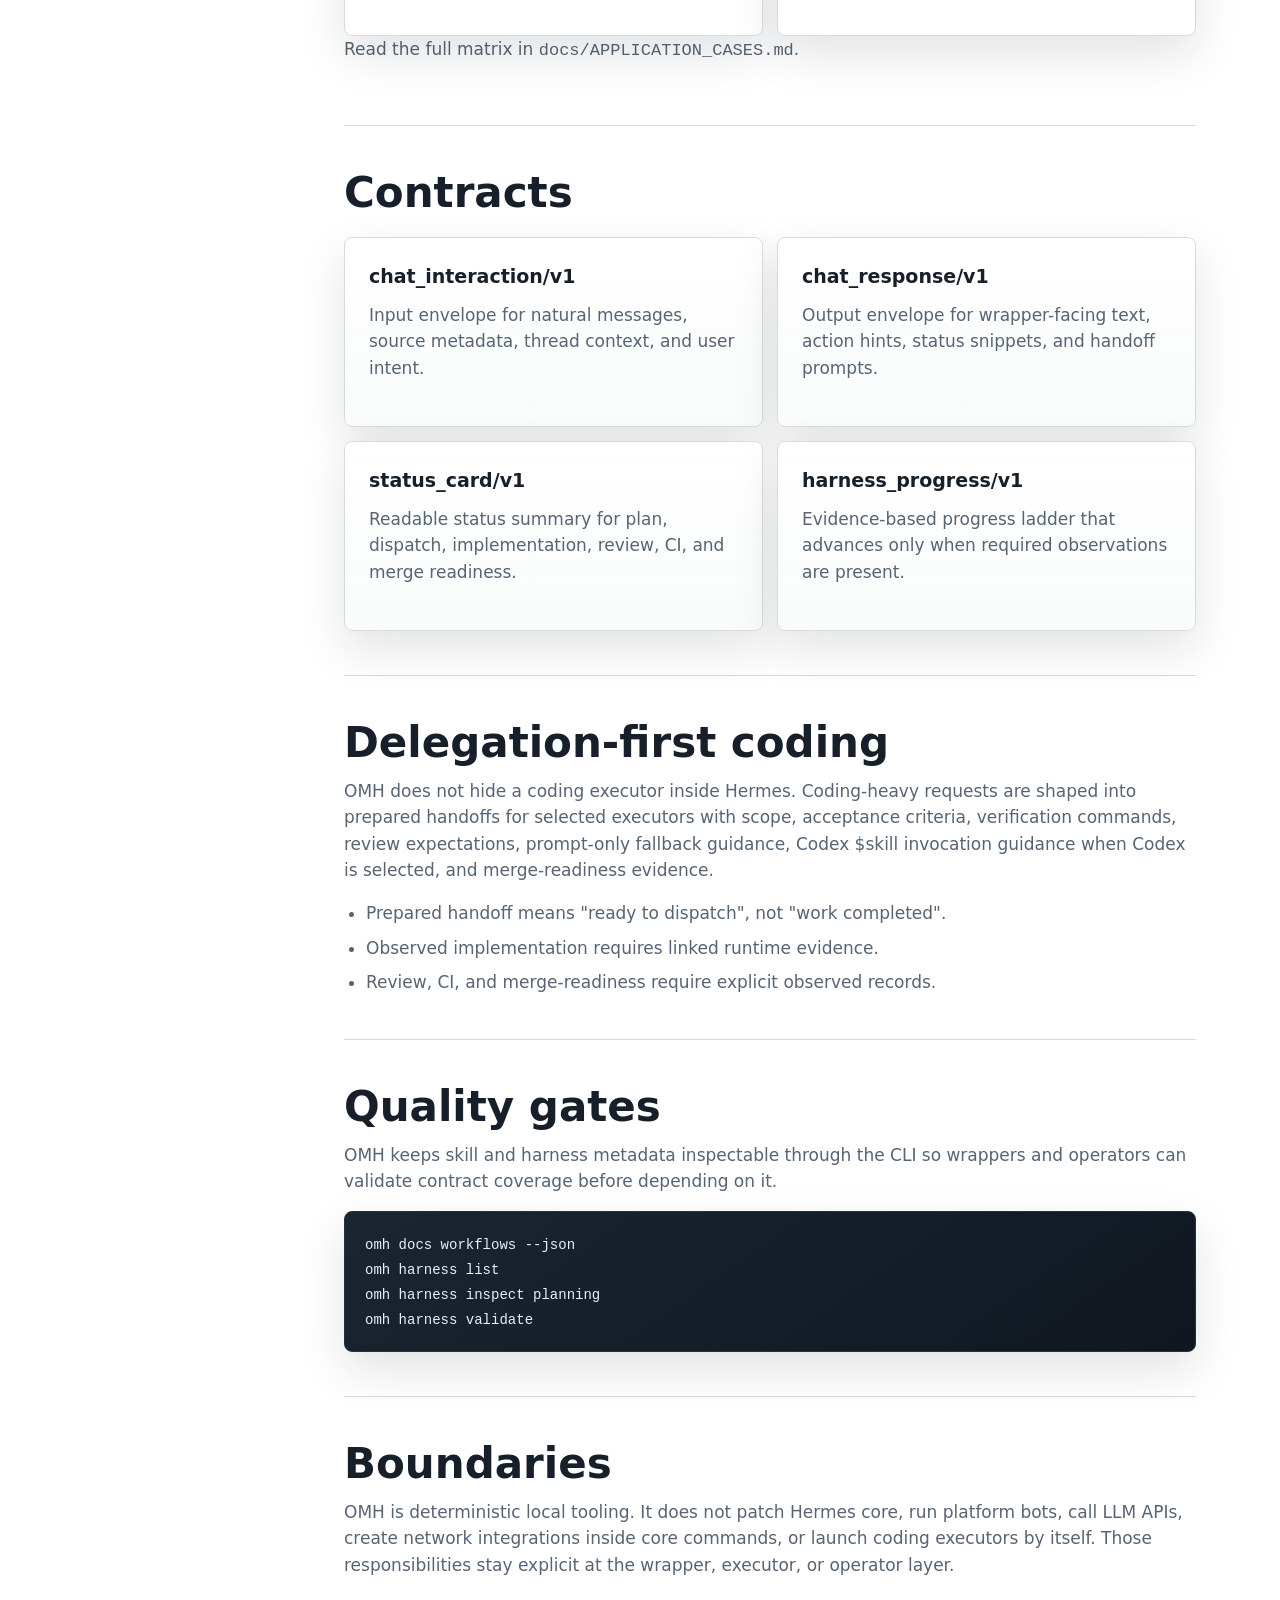
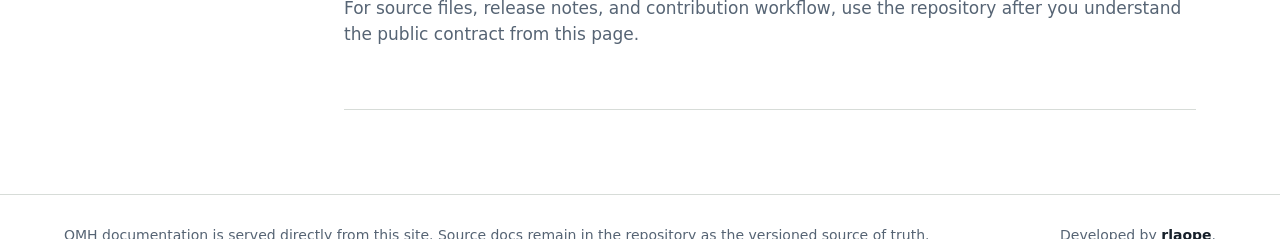
==== commit 886a18ff: "Add OMH HUD bridge Constraint: Preserve Hermes-native boundaries and expose HUD/status metadata with" ====
--- a/site/docs/index.html
+++ b/site/docs/index.html
@@ -321,7 +321,7 @@
             </div>
             <div class="arch-node arch-node--hermes">
               <span>Optional OMH plugin</span>
-              <strong>omh_status, passive context</strong>
+              <strong>omh_hud, omh_status, passive context</strong>
             </div>
             <div class="arch-node arch-node--executor">
               <span>Selected coding executor</span>
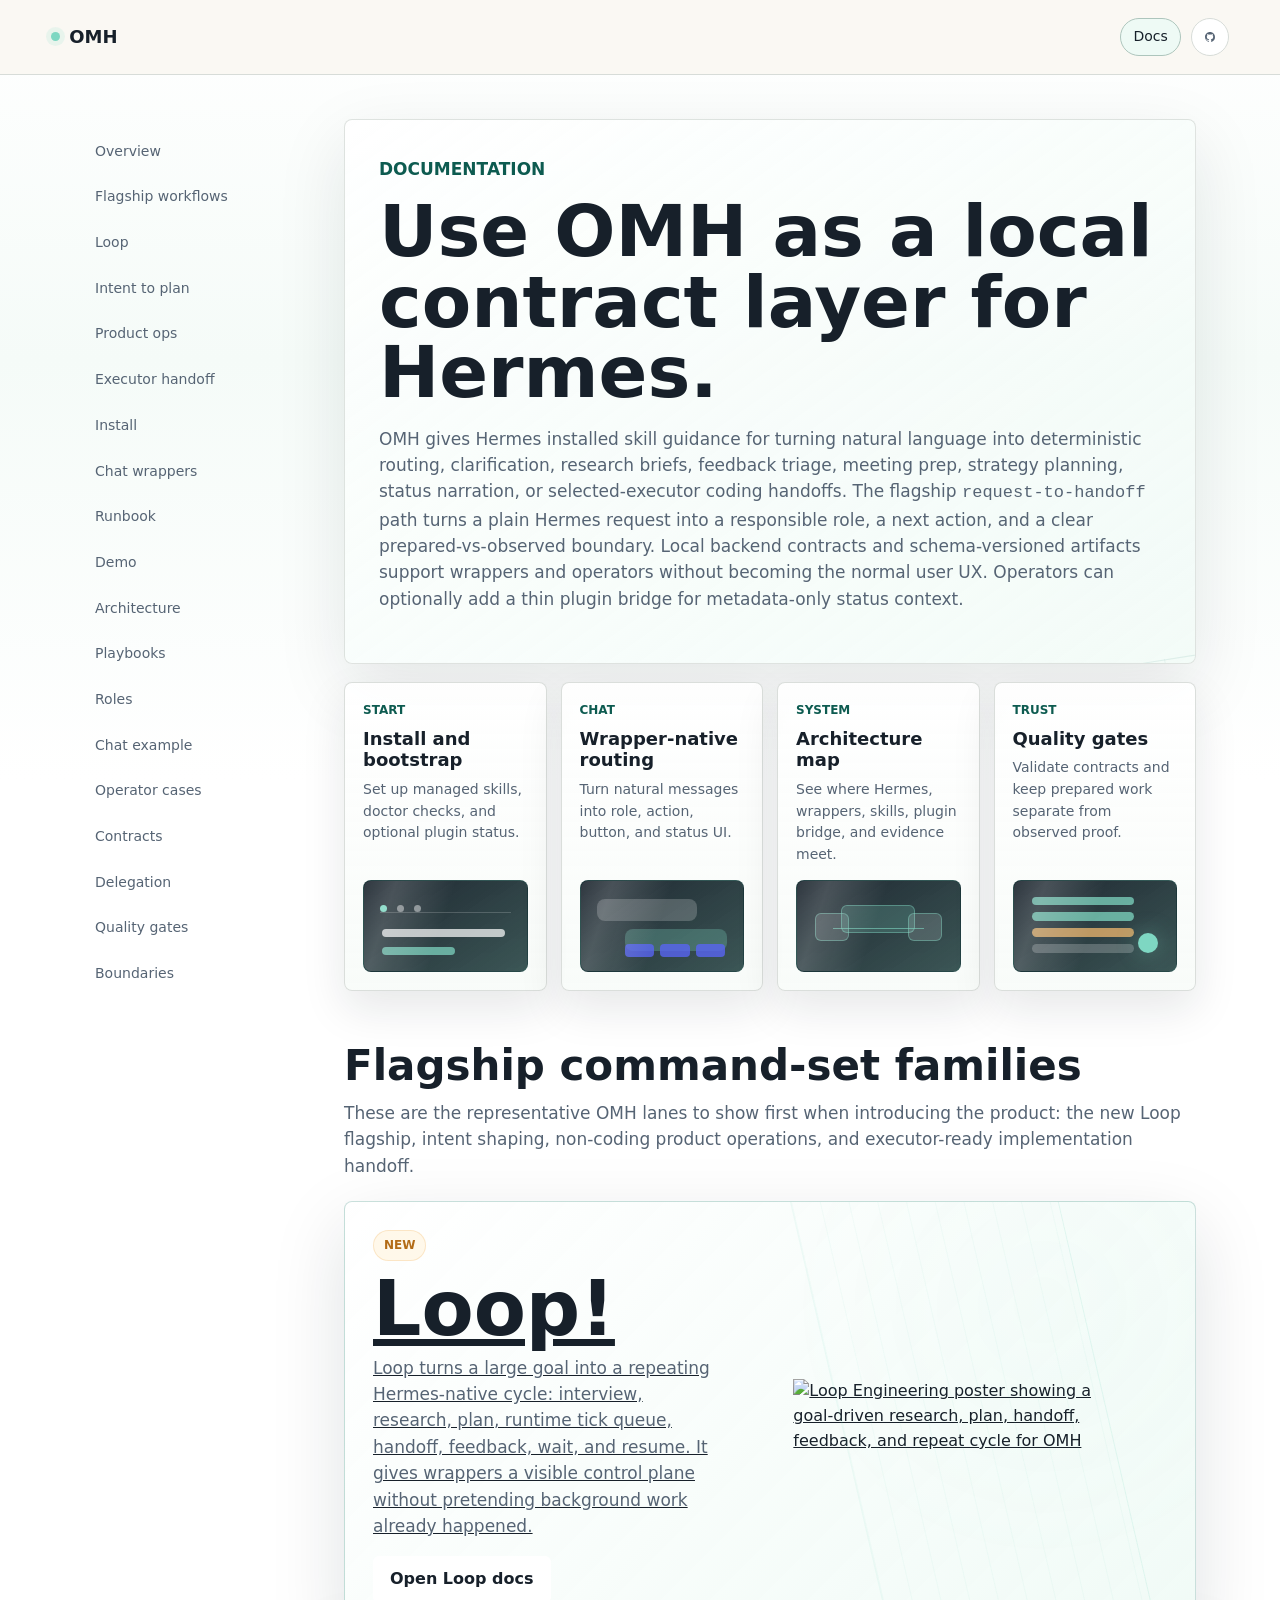
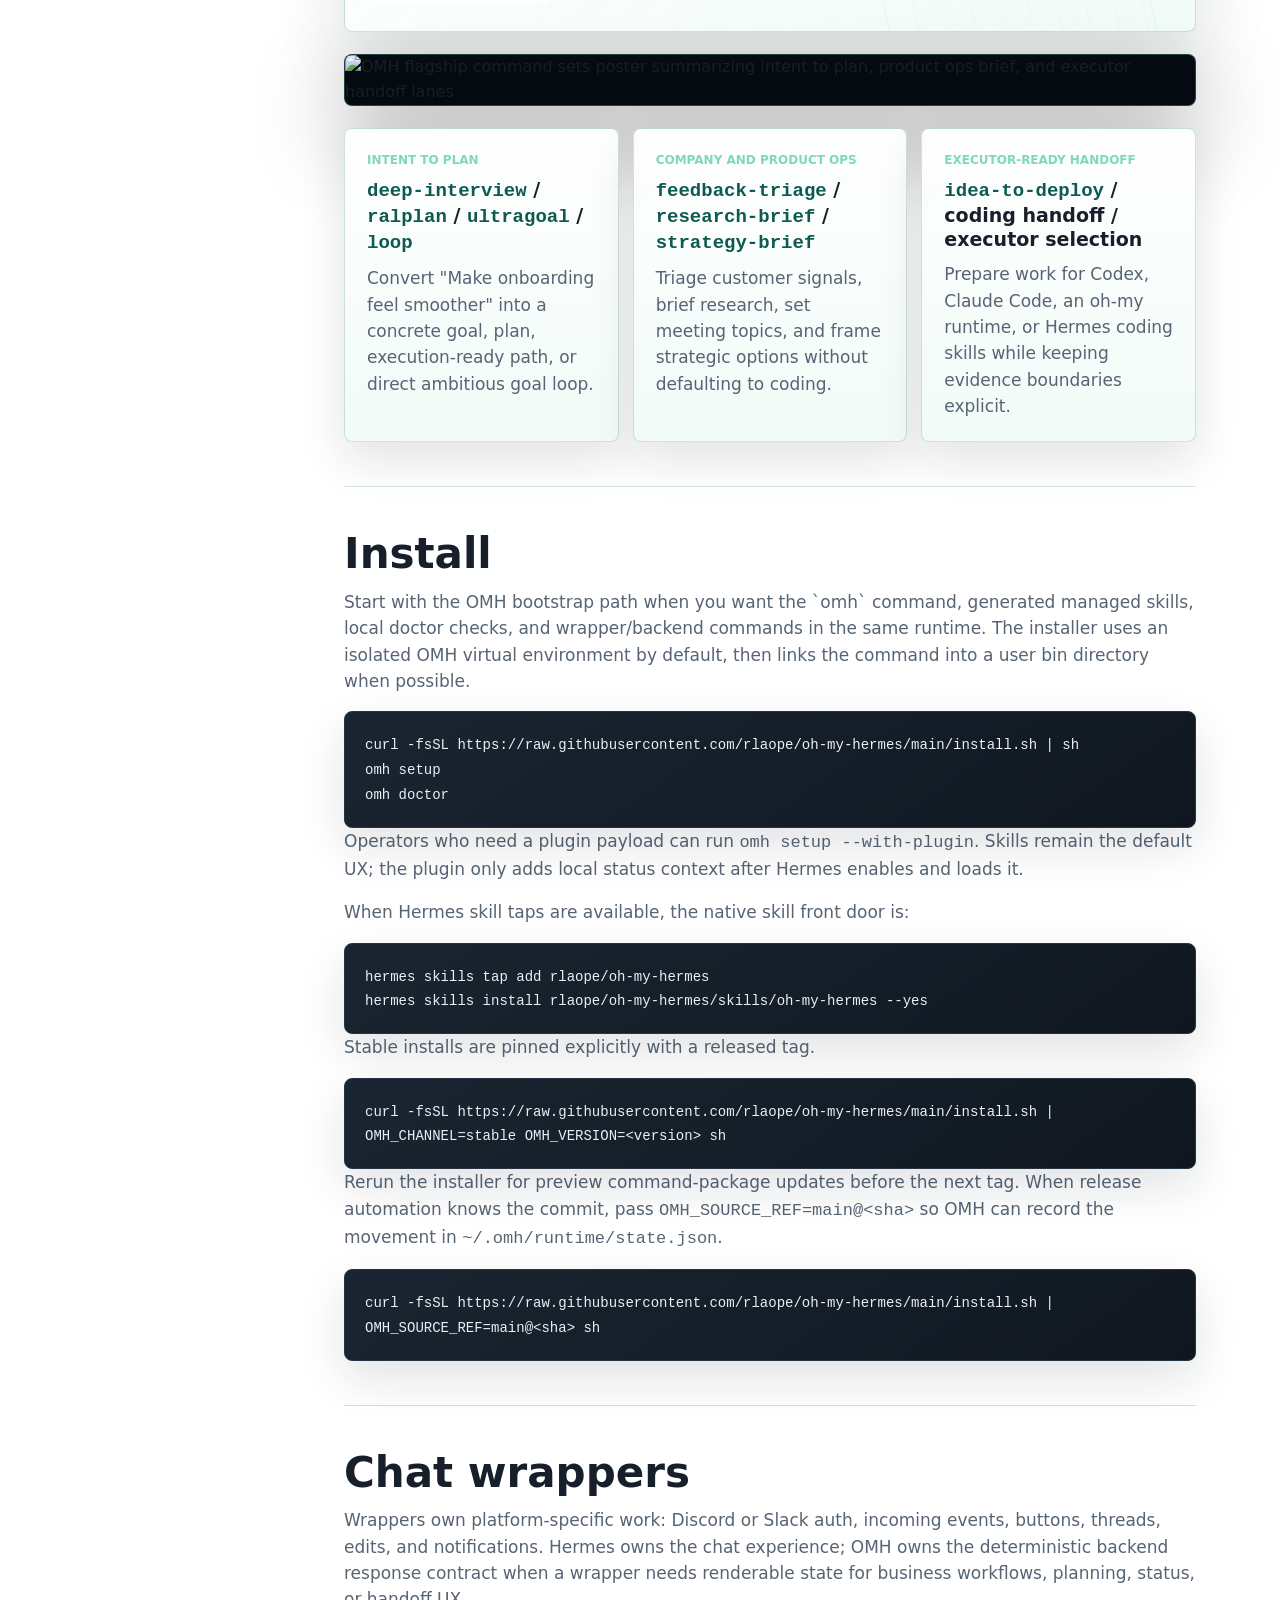
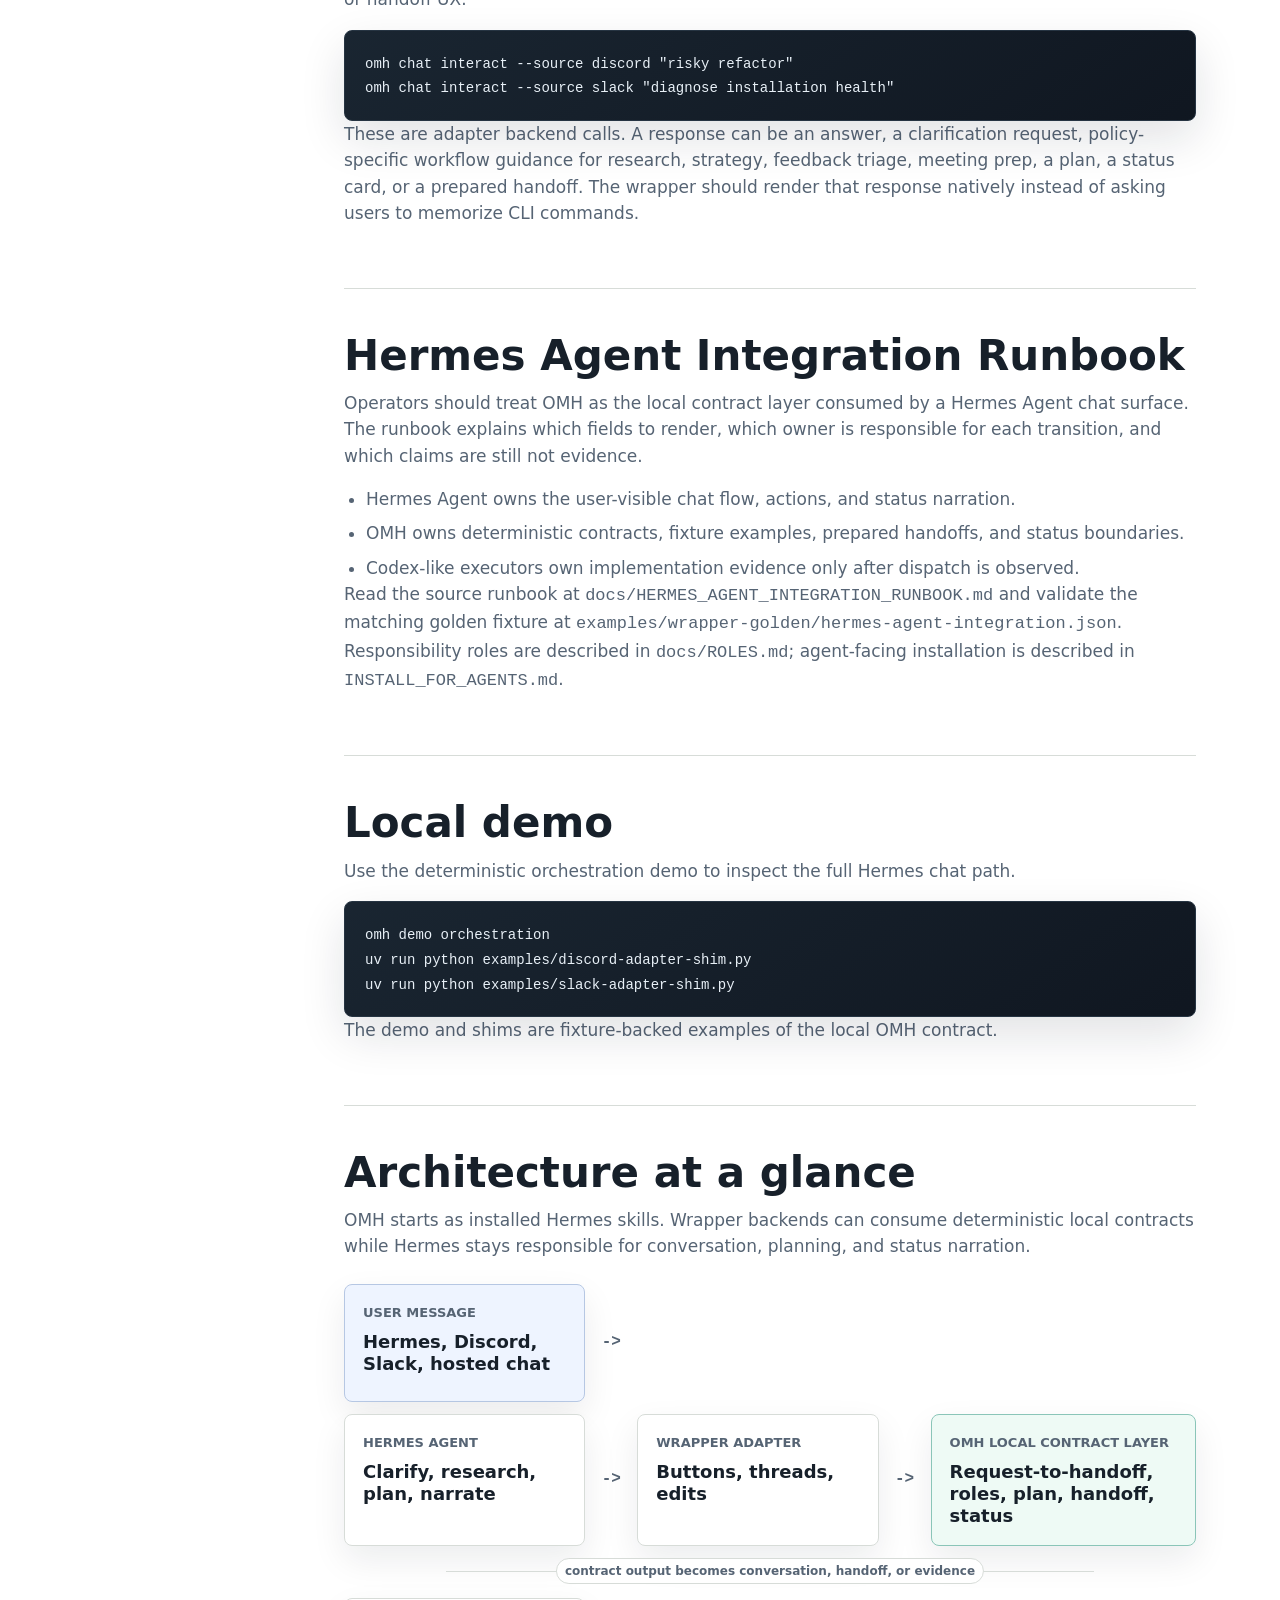
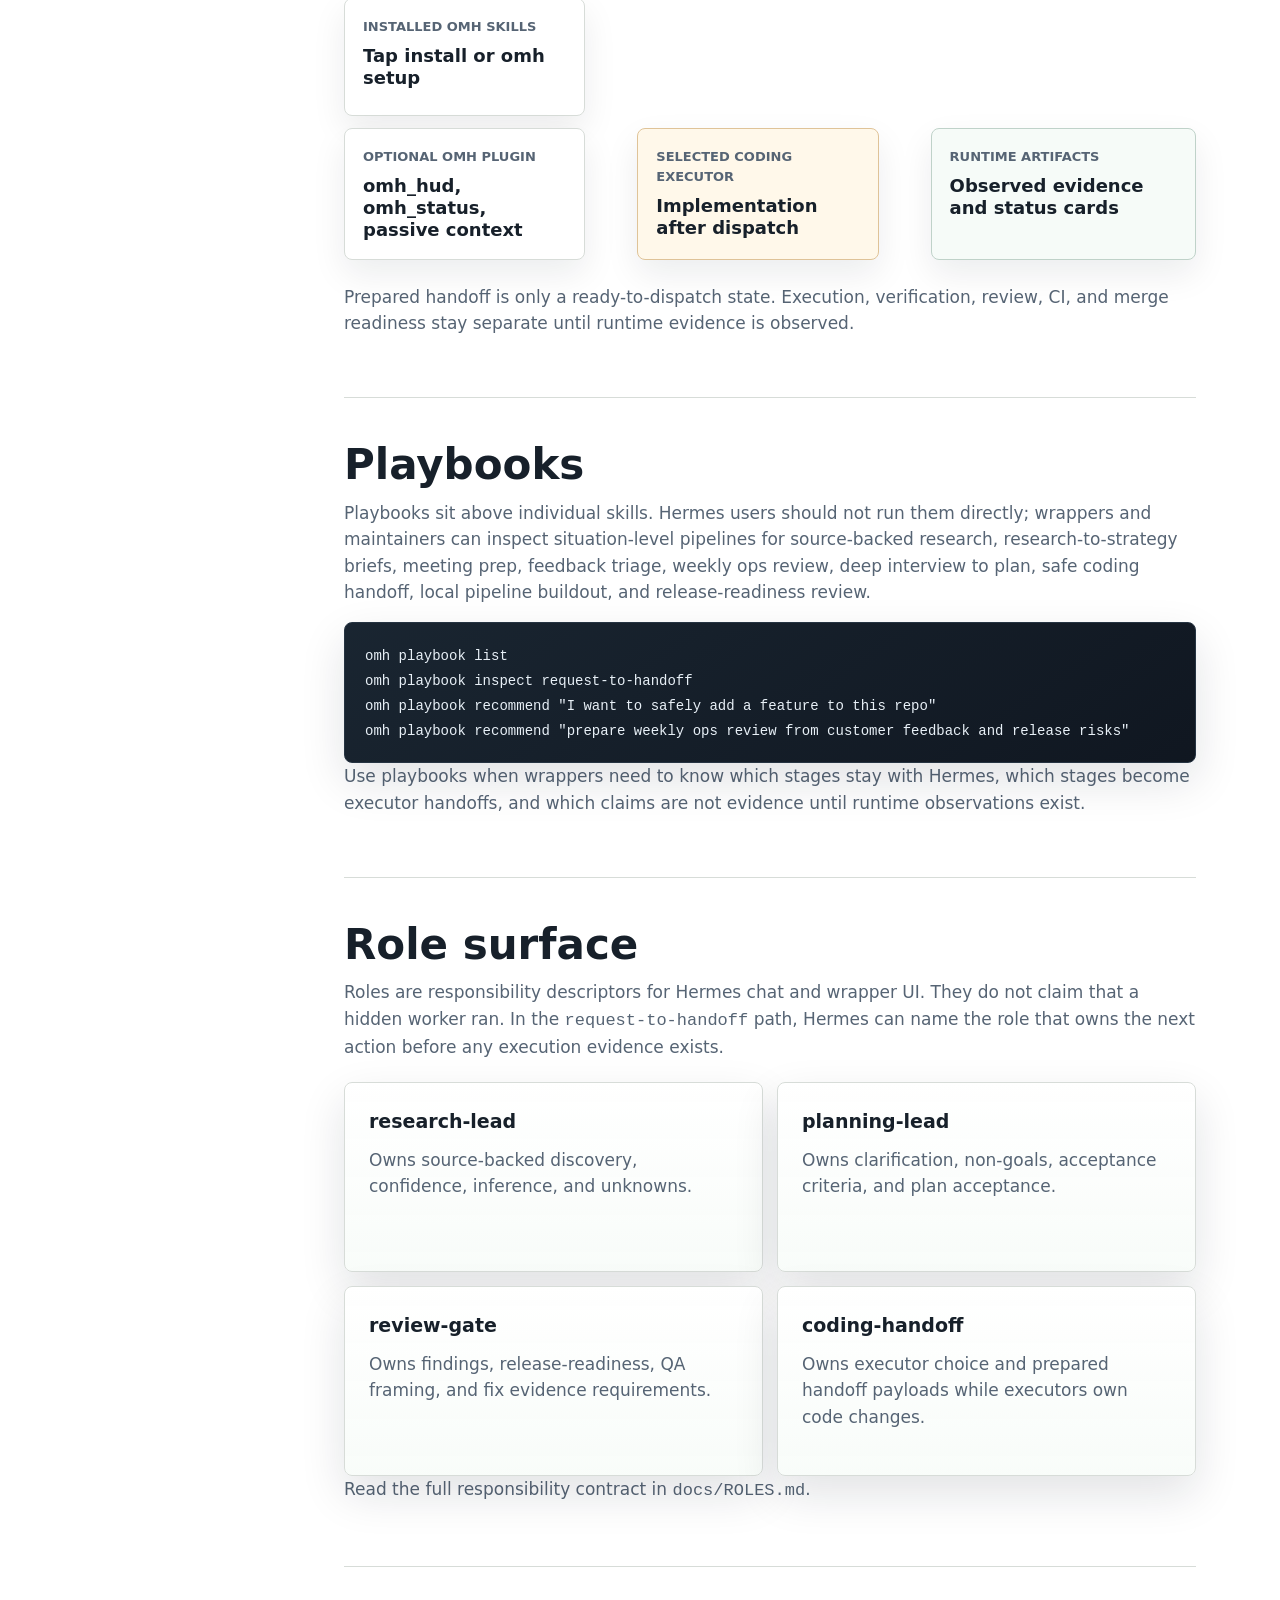
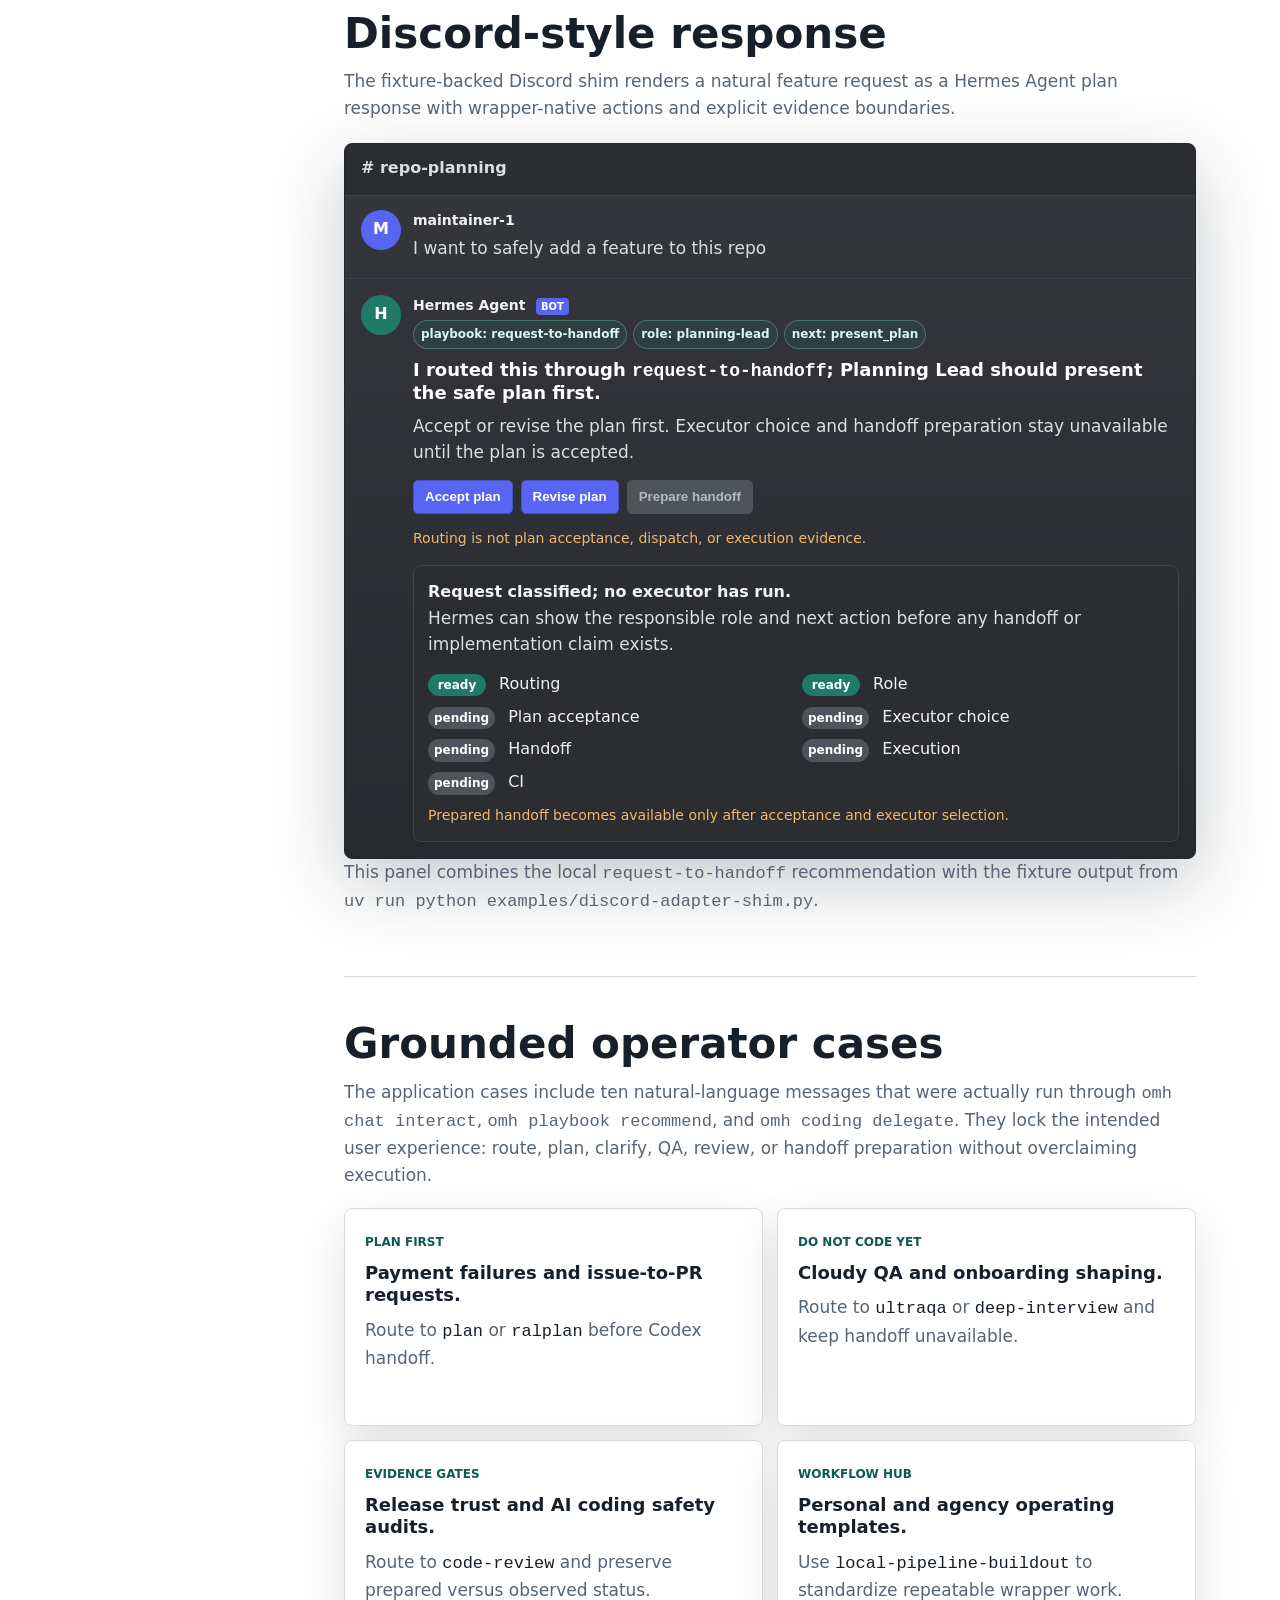
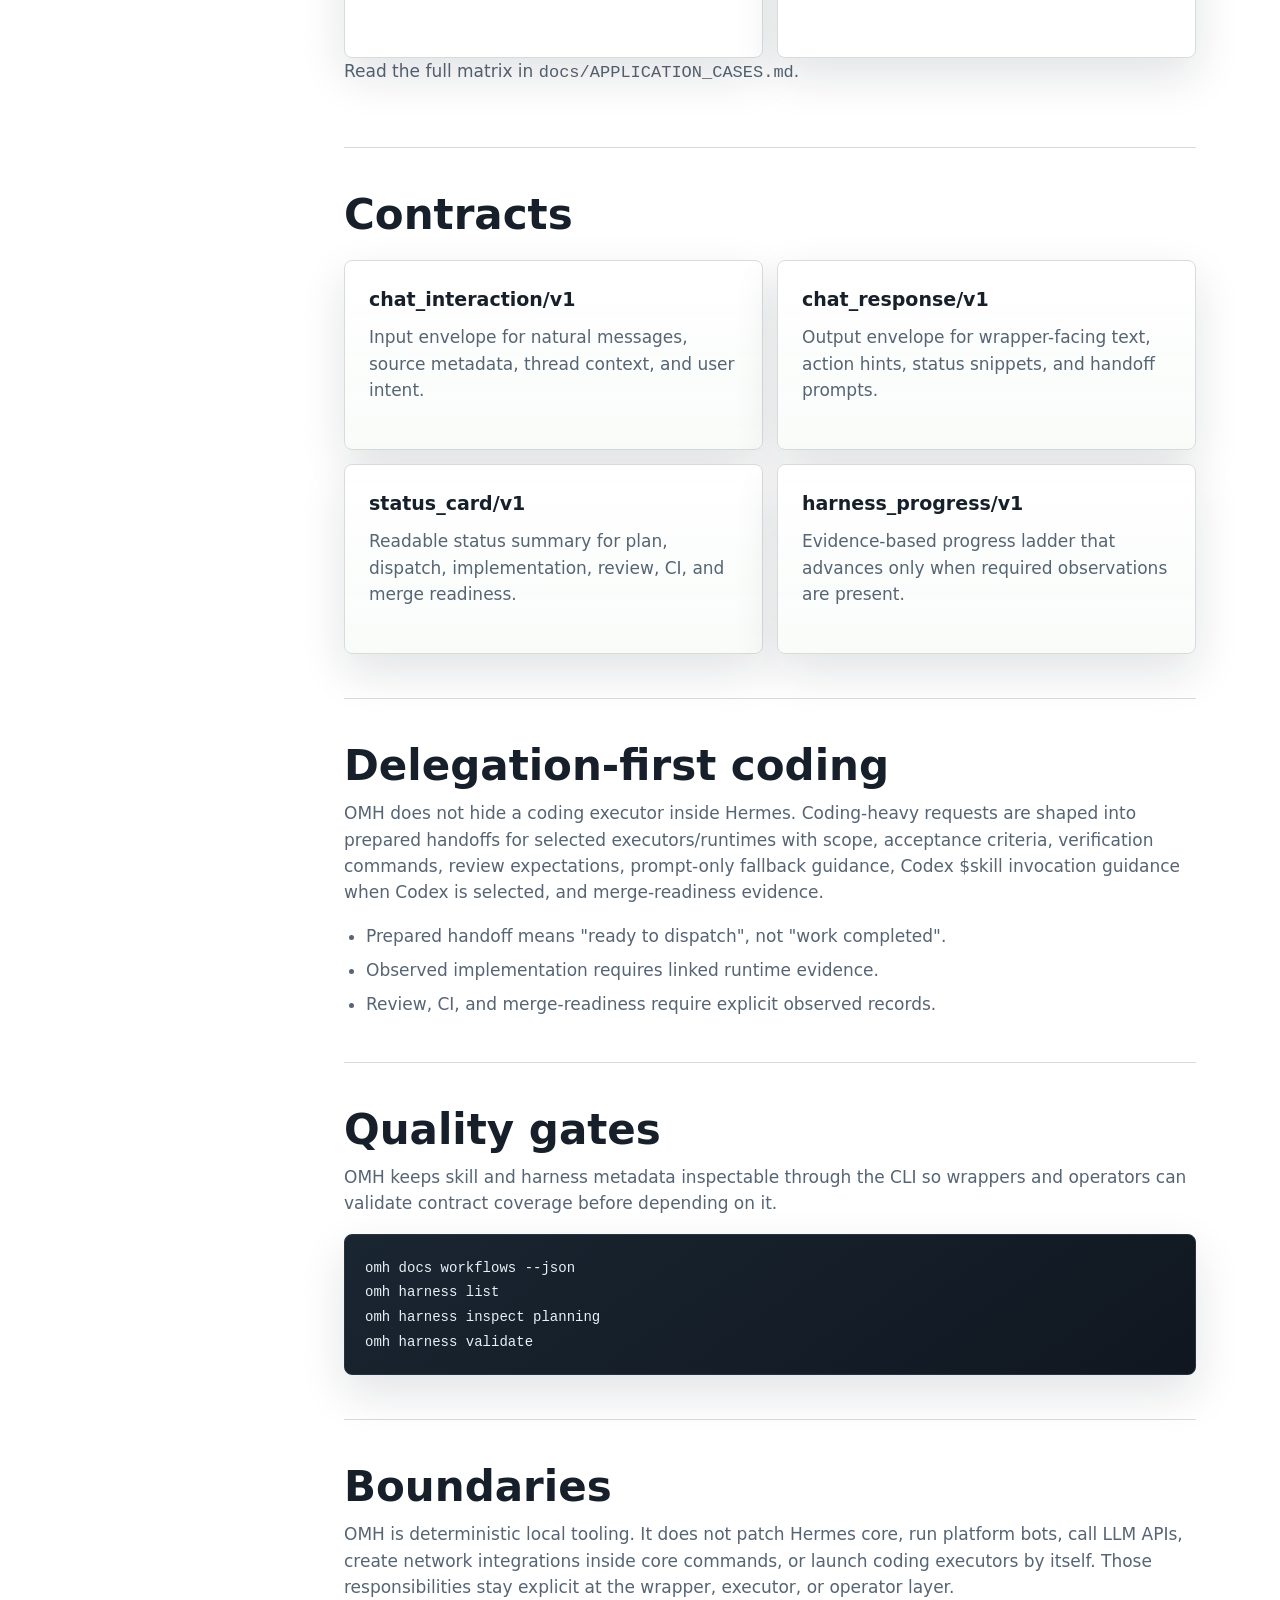
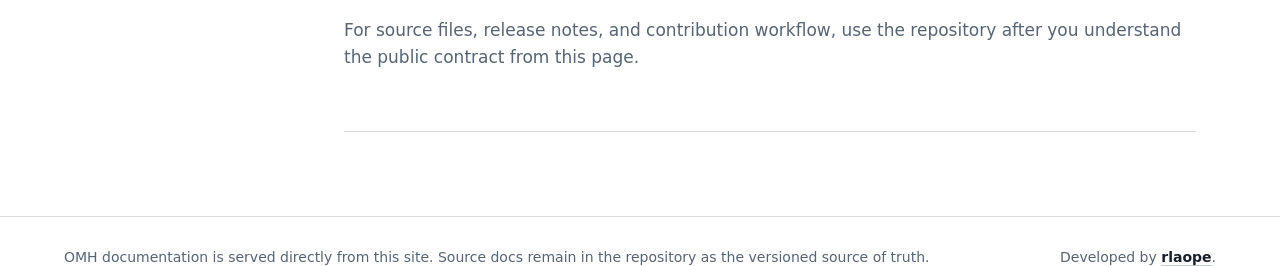
==== commit 66738423: "Add runtime-aware coding handoffs Extend OMH coding delegation beyond Codex-only assumptions by addi" ====
--- a/site/docs/index.html
+++ b/site/docs/index.html
@@ -178,7 +178,7 @@
               <span>Executor-ready handoff</span>
               <h3><code>idea-to-deploy</code> / coding handoff / executor selection</h3>
               <p>
-                Prepare work for Codex, Claude Code, or another selected executor
+                Prepare work for Codex, Claude Code, an oh-my runtime, or Hermes coding skills
                 while keeping evidence boundaries explicit.
               </p>
             </a>
@@ -516,7 +516,7 @@
           <h2>Delegation-first coding</h2>
           <p>
             OMH does not hide a coding executor inside Hermes. Coding-heavy requests are shaped
-            into prepared handoffs for selected executors with scope, acceptance criteria,
+            into prepared handoffs for selected executors/runtimes with scope, acceptance criteria,
             verification commands, review expectations, prompt-only fallback guidance, Codex
             $skill invocation guidance when Codex is selected, and merge-readiness evidence.
           </p>
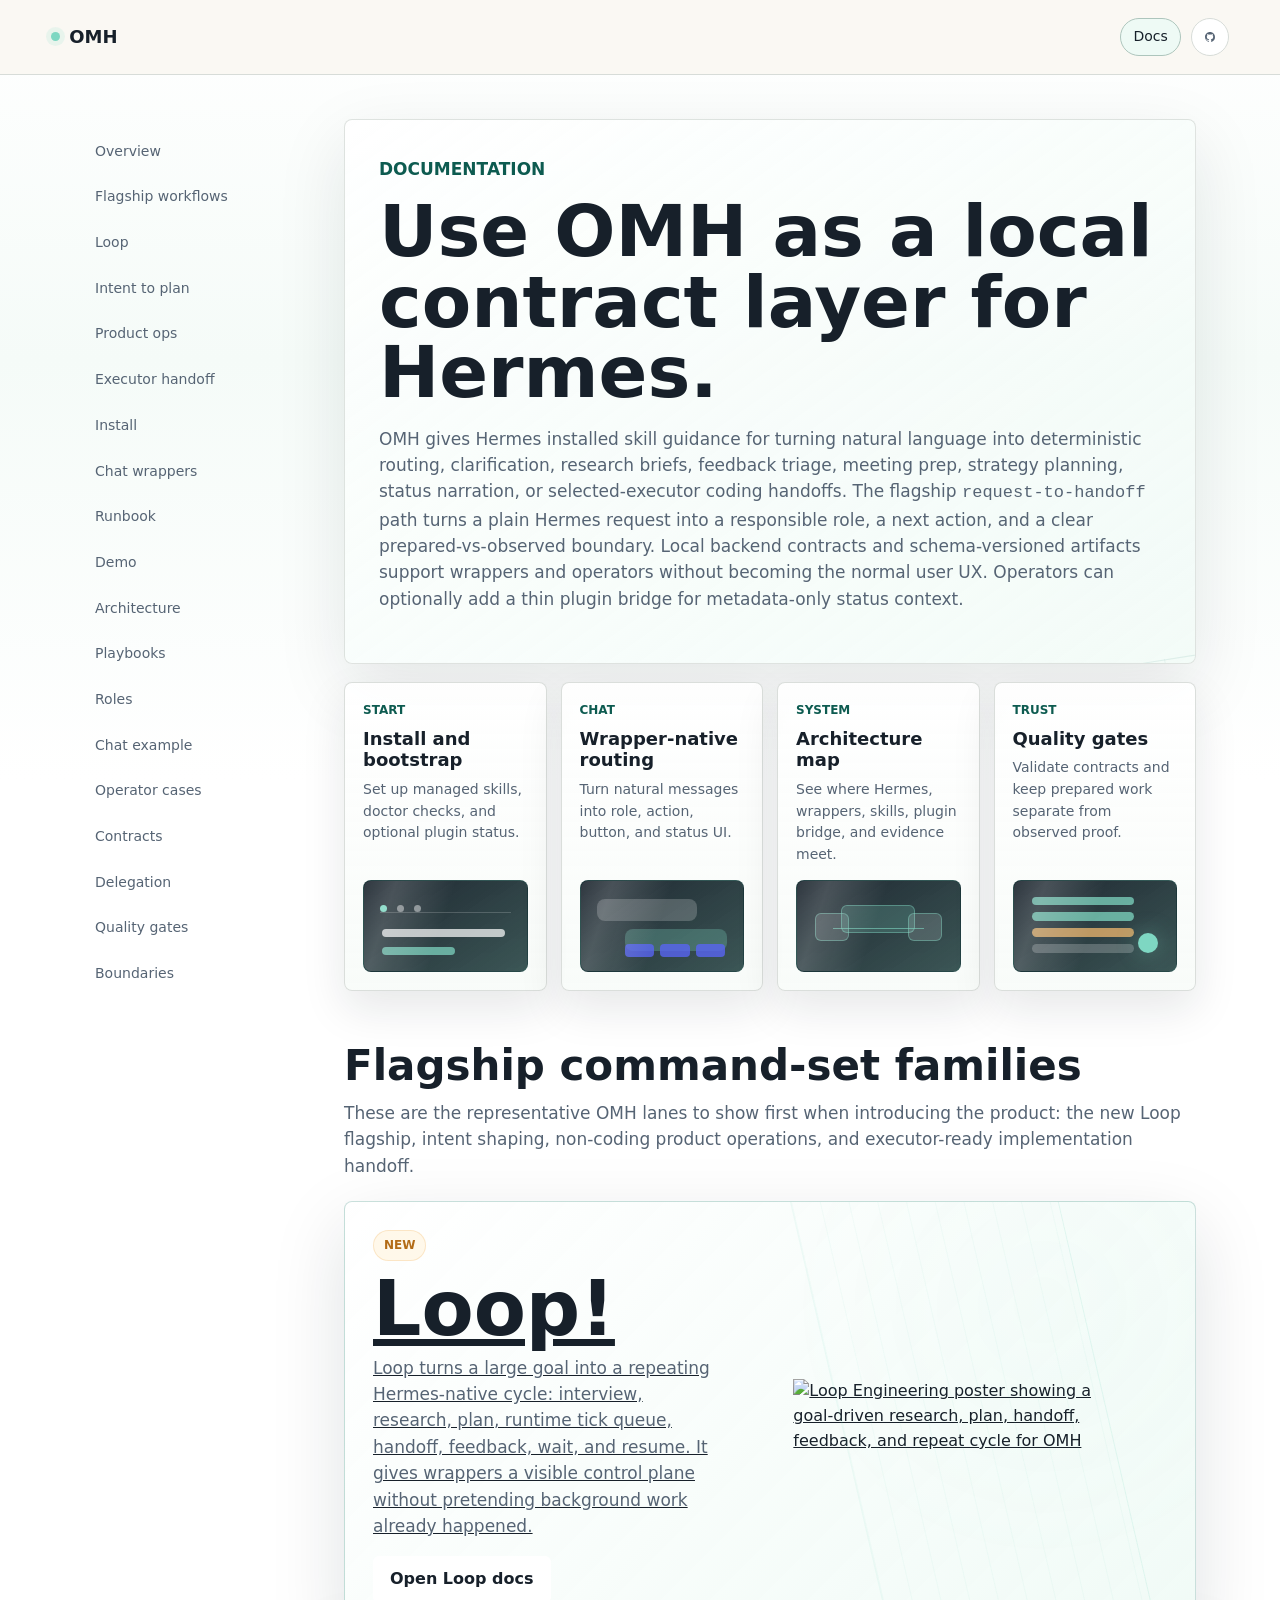
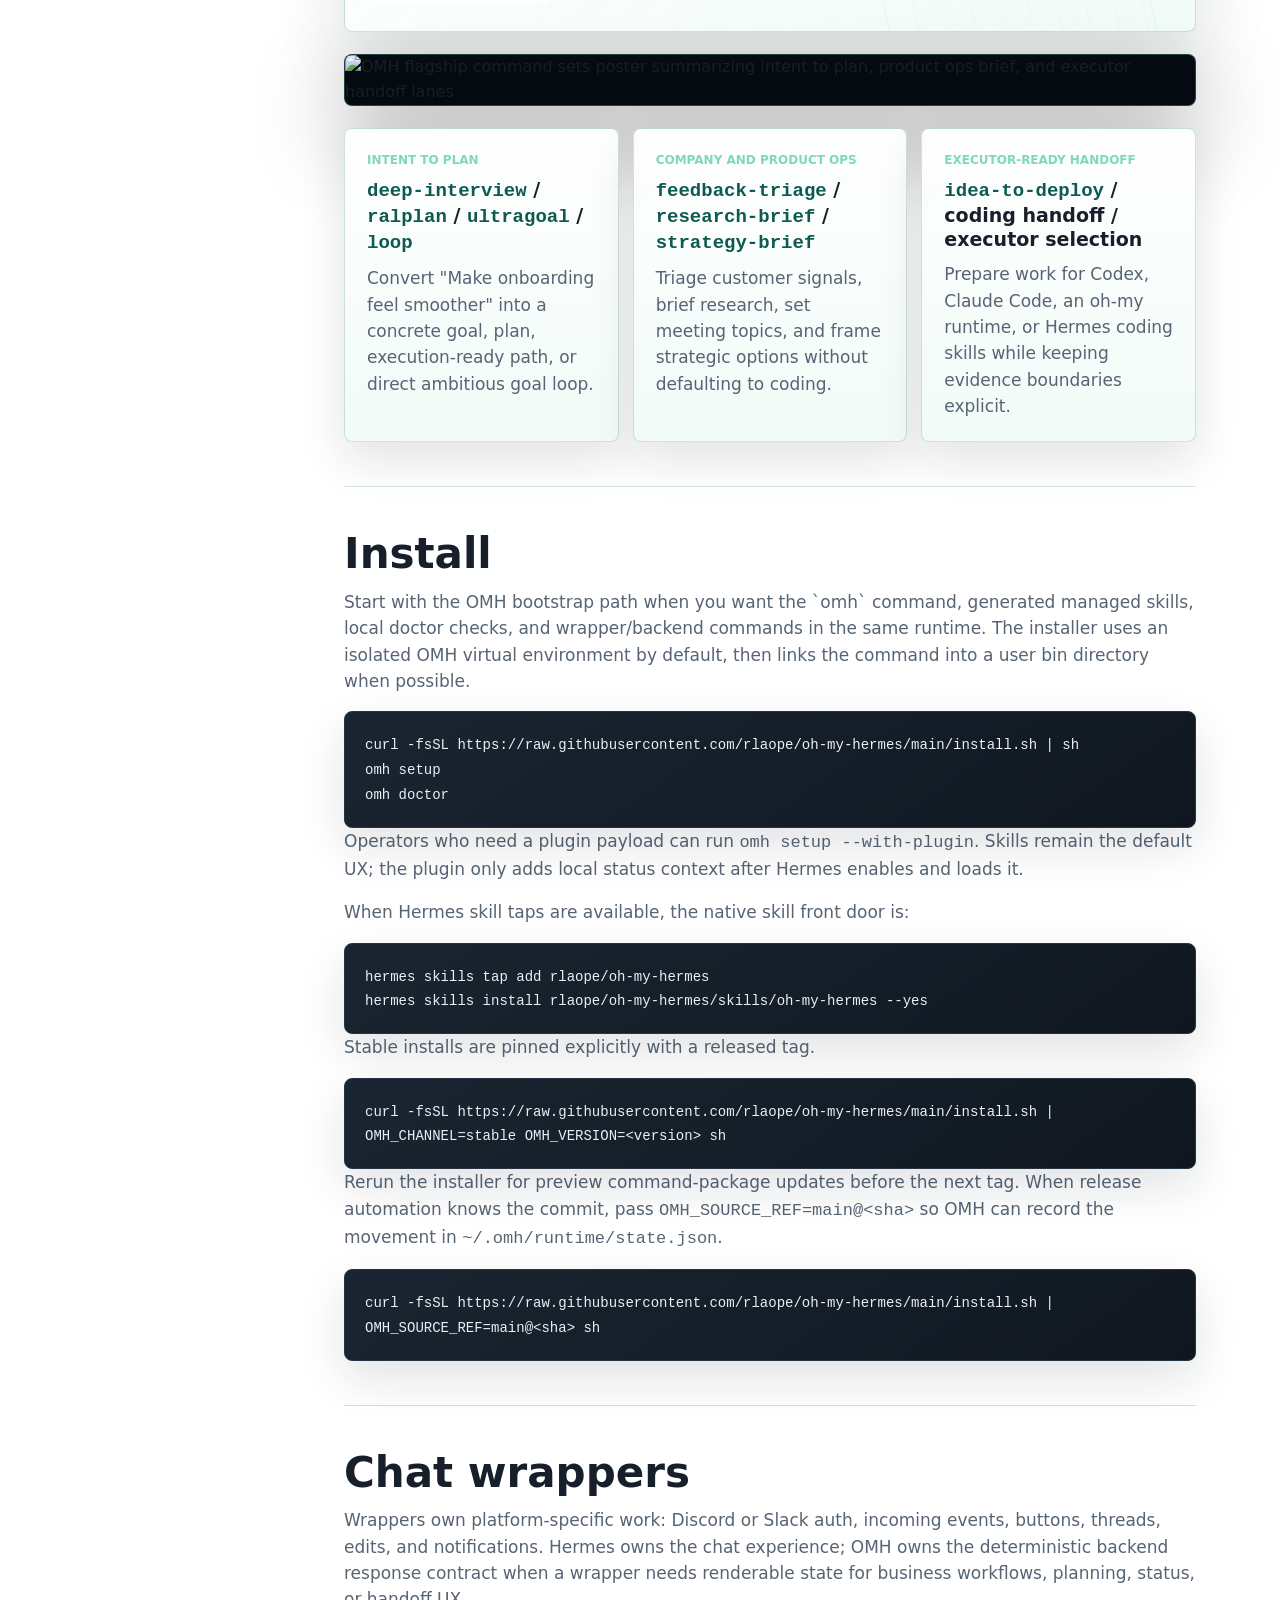
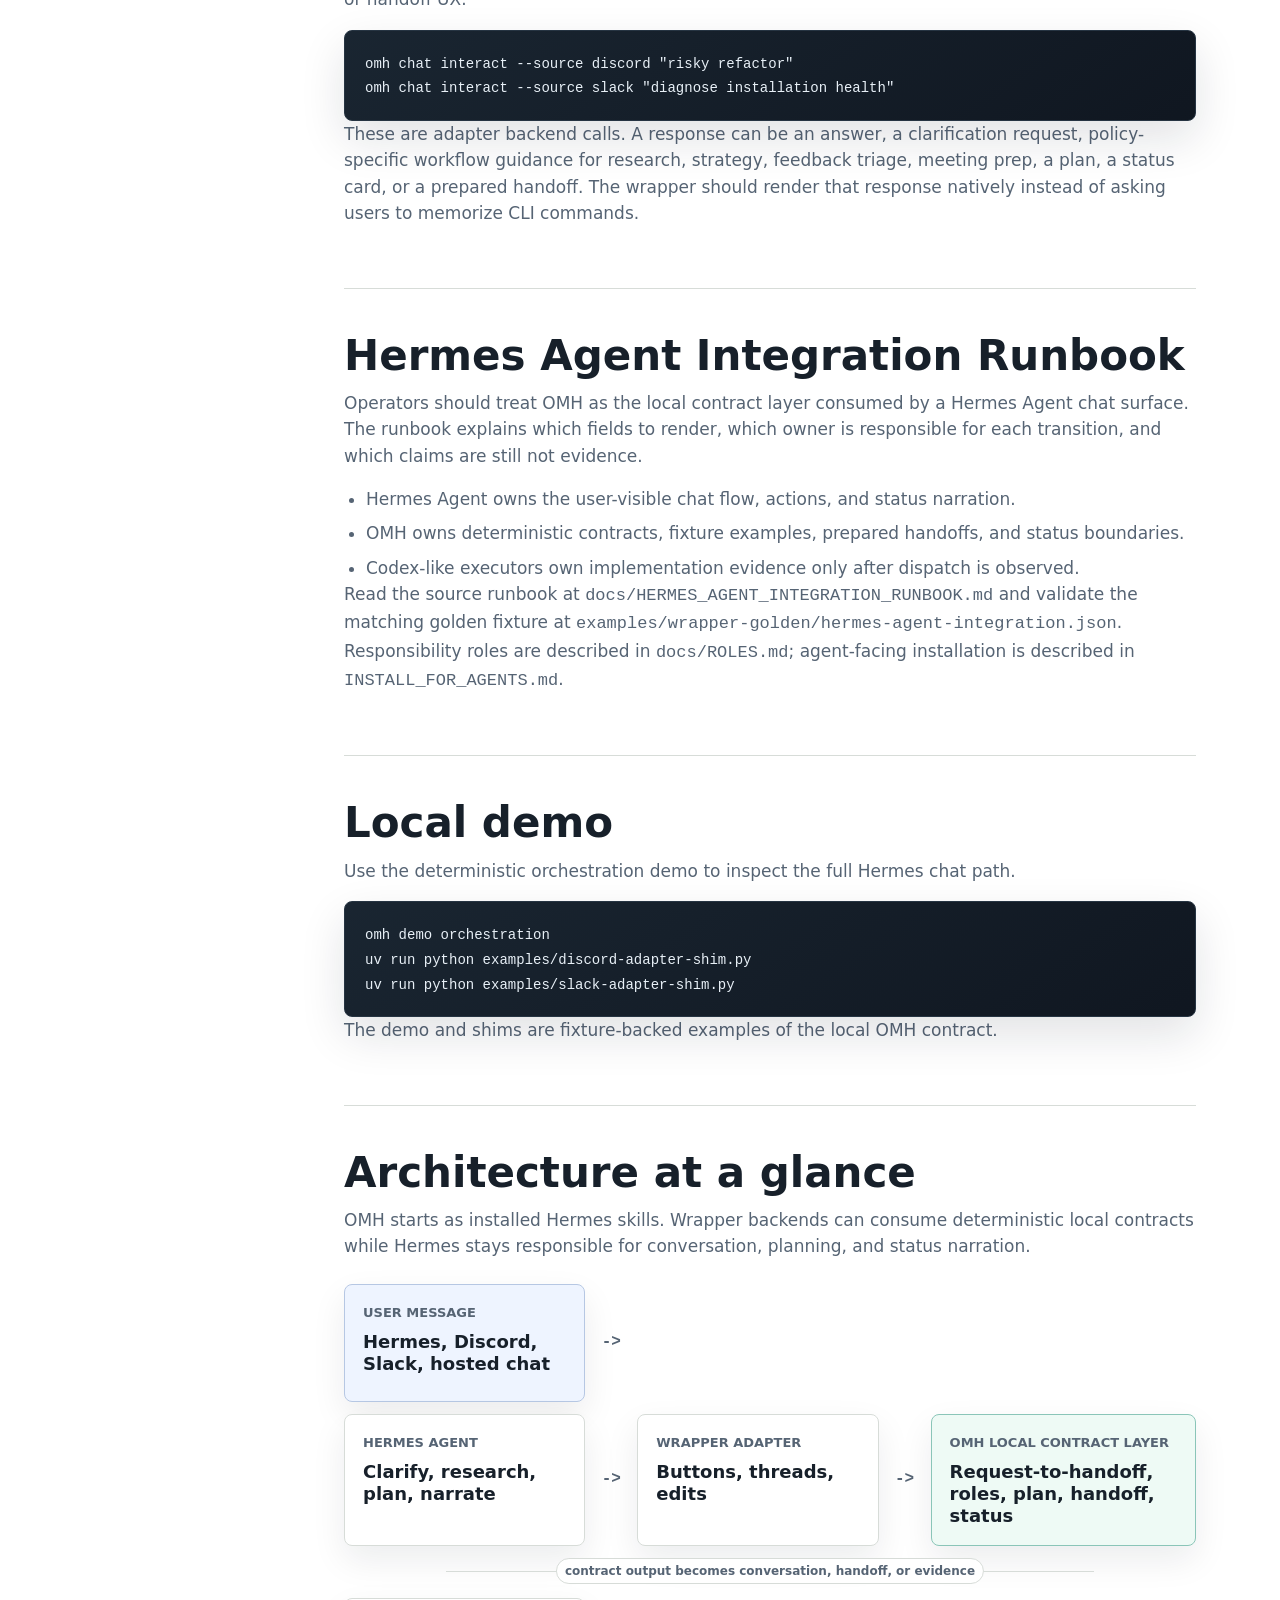
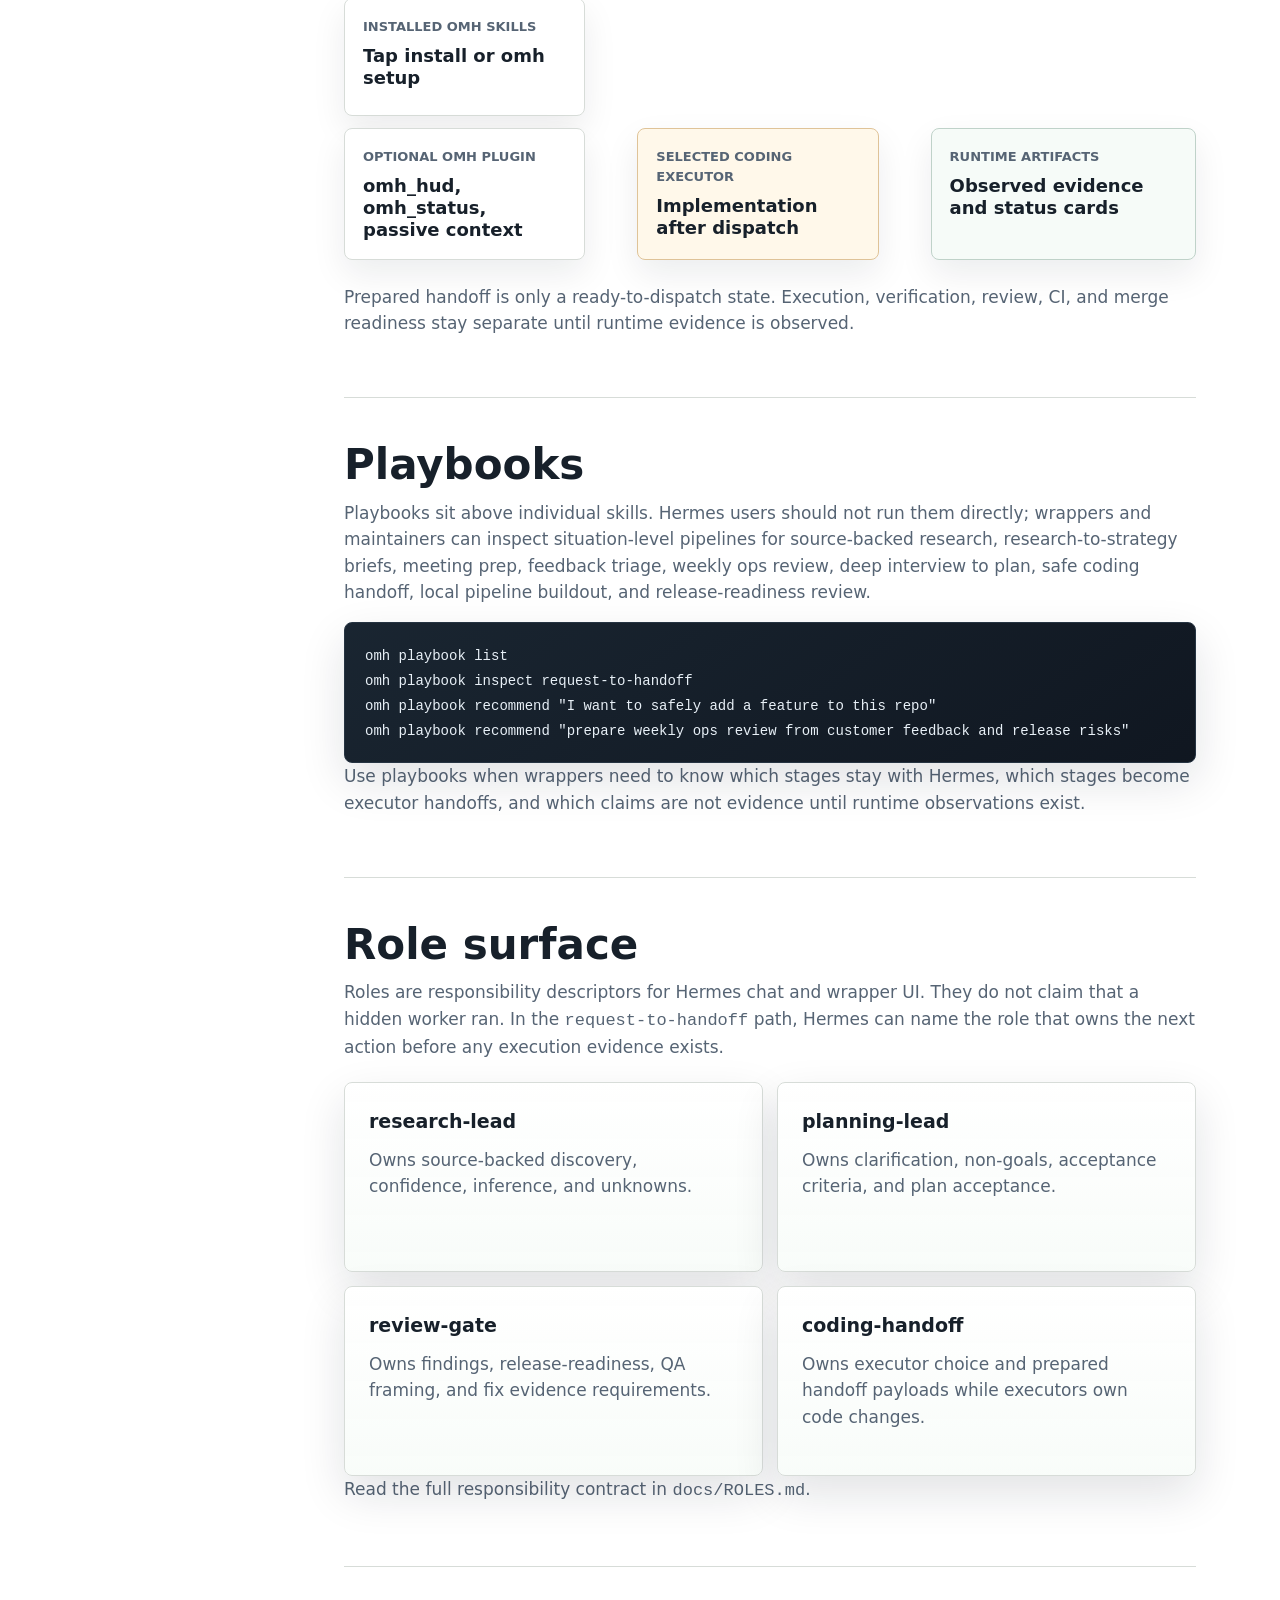
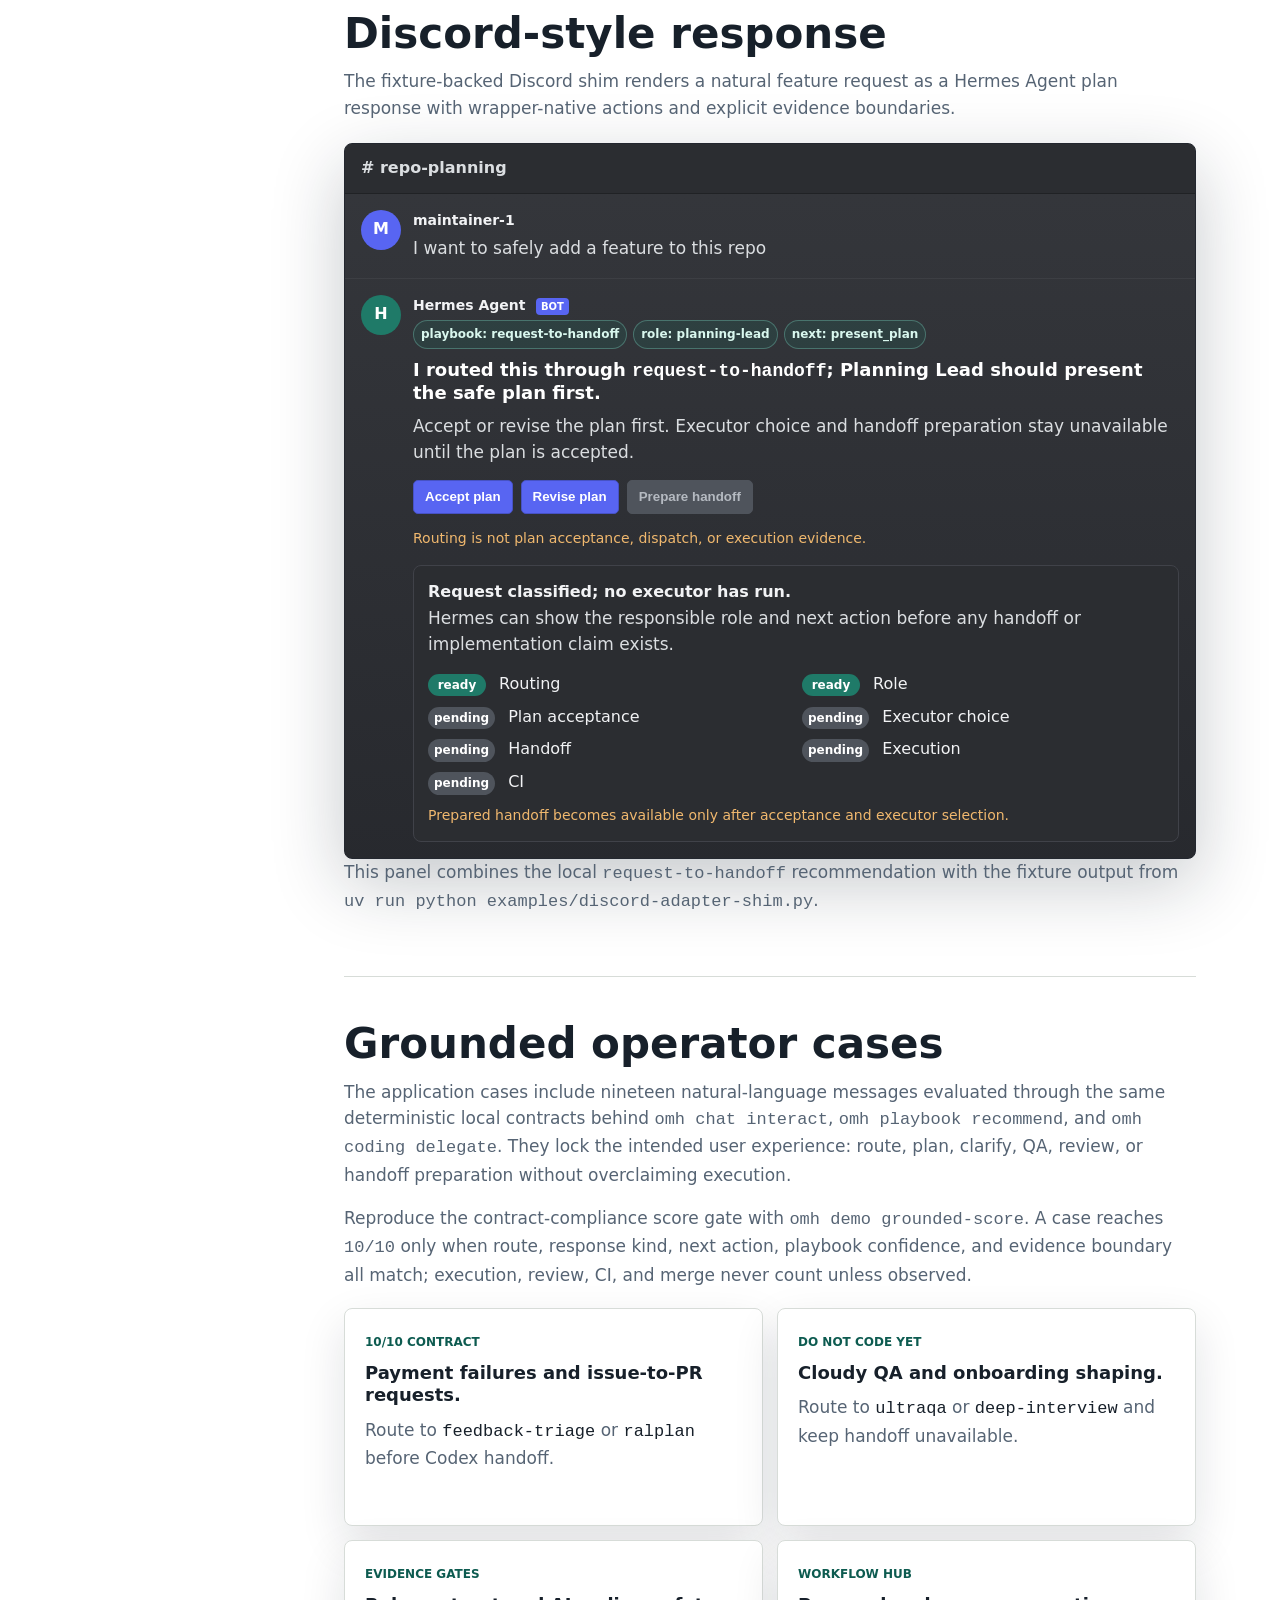
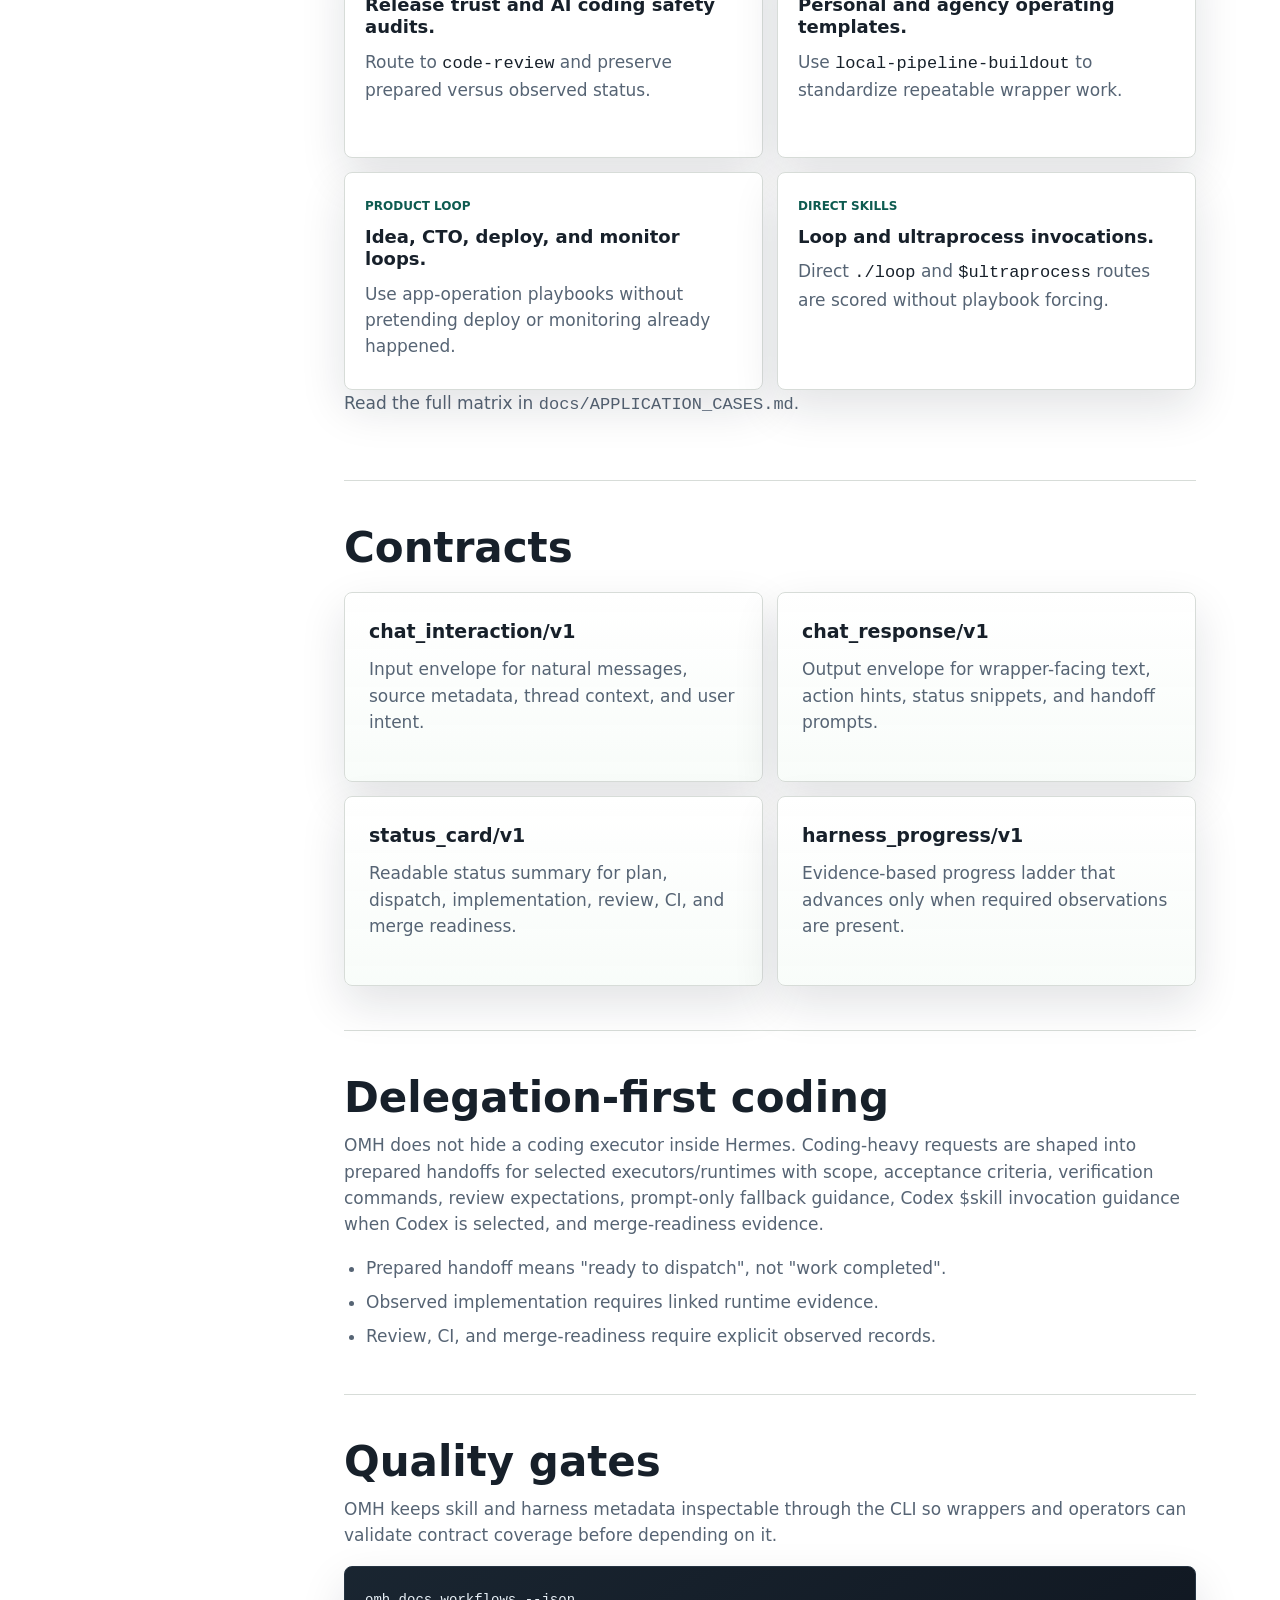
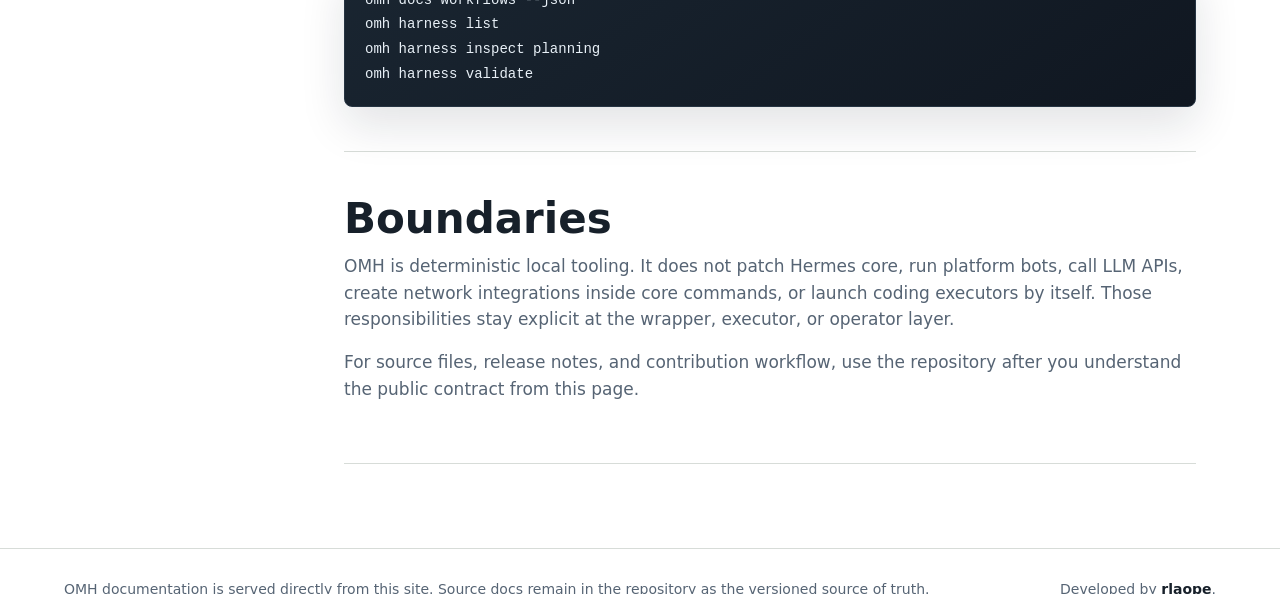
==== commit 1ae31871: "Strengthen grounded routing score Add a deterministic grounded-score demo that evaluates nineteen re" ====
--- a/site/docs/index.html
+++ b/site/docs/index.html
@@ -456,18 +456,25 @@
         <section class="docs-section" id="operator-cases">
           <h2>Grounded operator cases</h2>
           <p>
-            The application cases include ten natural-language messages that were
-            actually run through <code>omh chat interact</code>,
-            <code>omh playbook recommend</code>, and
-            <code>omh coding delegate</code>. They lock the intended user
+            The application cases include nineteen natural-language messages
+            evaluated through the same deterministic local contracts behind
+            <code>omh chat interact</code>, <code>omh playbook recommend</code>,
+            and <code>omh coding delegate</code>. They lock the intended user
             experience: route, plan, clarify, QA, review, or handoff preparation
             without overclaiming execution.
           </p>
+          <p>
+            Reproduce the contract-compliance score gate with
+            <code>omh demo grounded-score</code>. A case reaches
+            <code>10/10</code> only when route, response kind, next action,
+            playbook confidence, and evidence boundary all match; execution,
+            review, CI, and merge never count unless observed.
+          </p>
           <div class="case-grid case-grid--docs" aria-label="Grounded operator case summary">
             <article class="case-card">
-              <span>Plan first</span>
+              <span>10/10 contract</span>
               <h3>Payment failures and issue-to-PR requests.</h3>
-              <p>Route to <code>plan</code> or <code>ralplan</code> before Codex handoff.</p>
+              <p>Route to <code>feedback-triage</code> or <code>ralplan</code> before Codex handoff.</p>
             </article>
             <article class="case-card">
               <span>Do not code yet</span>
@@ -483,6 +490,16 @@
               <span>Workflow hub</span>
               <h3>Personal and agency operating templates.</h3>
               <p>Use <code>local-pipeline-buildout</code> to standardize repeatable wrapper work.</p>
+            </article>
+            <article class="case-card">
+              <span>Product loop</span>
+              <h3>Idea, CTO, deploy, and monitor loops.</h3>
+              <p>Use app-operation playbooks without pretending deploy or monitoring already happened.</p>
+            </article>
+            <article class="case-card">
+              <span>Direct skills</span>
+              <h3>Loop and ultraprocess invocations.</h3>
+              <p>Direct <code>./loop</code> and <code>$ultraprocess</code> routes are scored without playbook forcing.</p>
             </article>
           </div>
           <p>
